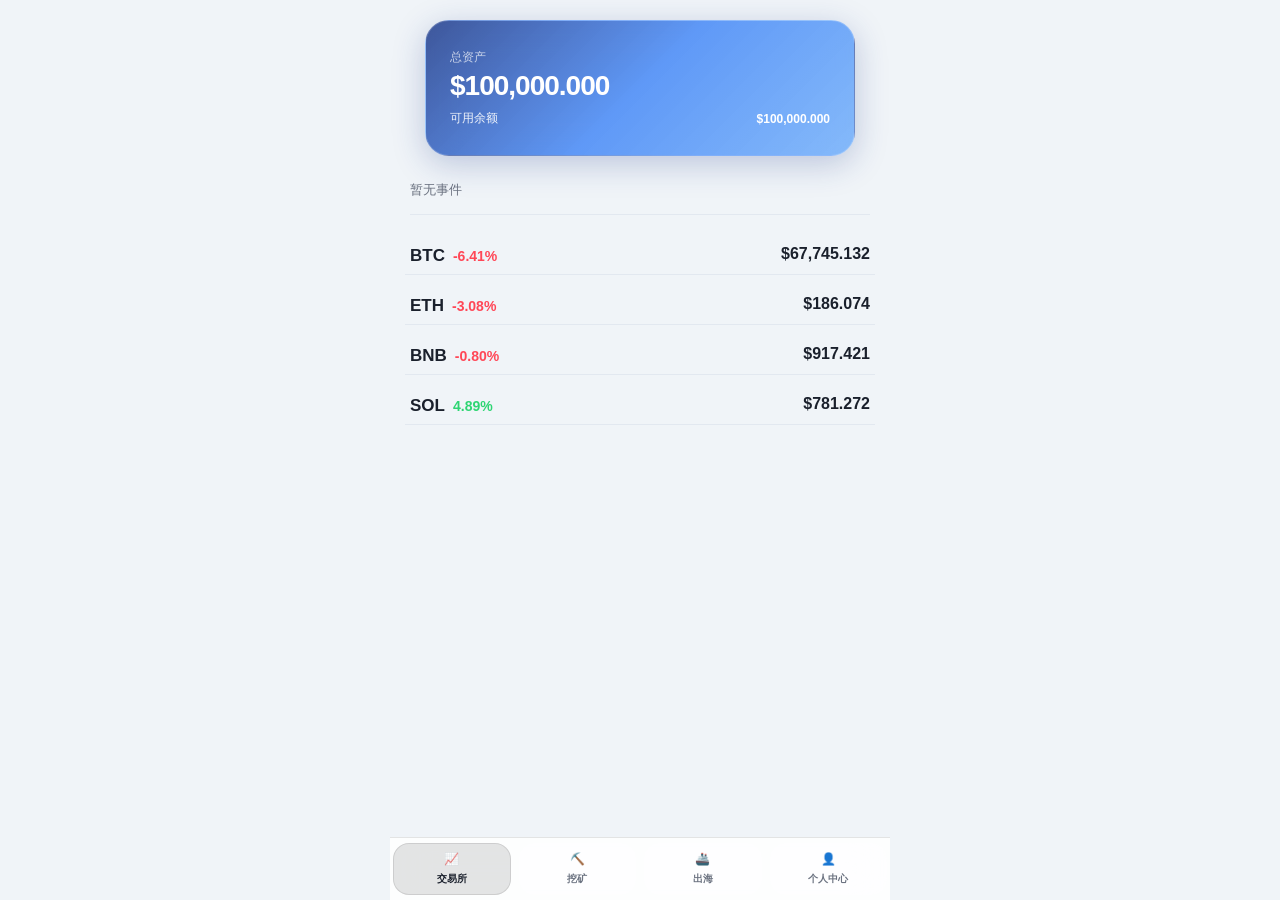
==== index.html @ 9ea433dd "Add files via upload" ====
<!DOCTYPE html>
<html lang="zh-CN">
<head>
    <meta charset="UTF-8">
    <meta name="viewport" content="width=device-width, initial-scale=1.0, maximum-scale=1.0, user-scalable=no">
    <title>虚拟币交易模拟器 (全功能修复版)</title>
    <style>
        :root {
            --bg-light: #f0f4f8;
            --glass-bg: rgba(255,255,255,0.85);
            --glass-border: rgba(0,0,0,0.1);
            --text-dark: #1a202c;
            --text-mute: #6b7280;
            --border-color: #e2e8f0;
            --up-color: #ff4757;
            --down-color: #2ed573;
            --glass-blur: blur(20px);
            --grid-color: #eaecef;
            /* 新增：总资产卡片蓝色渐变变量 */
            --card-blue-gradient: linear-gradient(135deg, rgba(30, 58, 138, 0.85), rgba(59, 130, 246, 0.8), rgba(96, 165, 250, 0.75));
            /* 出海功能专属样式变量 - 同主题玻璃质感 */
            --oversea-card-bg: rgba(30, 58, 138, 0.9);
            --oversea-card-border: rgba(255,255,255,0.25);
            --oversea-text-light: rgba(255,255,255,0.9);
            --oversea-text-mute: rgba(255,255,255,0.7);
            --oversea-btn-bg: rgba(255,255,255,0.15);
            --oversea-btn-border: rgba(255,255,255,0.3);
            --oversea-btn-active: rgba(59, 130, 246, 0.8);
            --small-country-border: rgba(0, 150, 255, 0.4);
            --mid-country-border: rgba(255, 193, 7, 0.4);
            --high-country-border: rgba(255, 80, 80, 0.4);
        }
        * {
            box-sizing: border-box;
            -webkit-tap-highlight-color: transparent;
            margin: 0;
            padding: 0;
        }
        body, html {
            width: 100%;
            height: 100%;
            background: var(--bg-light);
            color: var(--text-dark);
            font-family: -apple-system, "PingFang SC", sans-serif;
            overflow: hidden;
        }
        #app {
            display: flex;
            flex-direction: column;
            height: 100vh;
            max-width: 500px;
            margin: 0 auto;
            position: relative;
            background: var(--bg-light);
        }
        /* ==================== 修改：总资产卡片 蓝色渐变玻璃质感 ==================== */
        .main-glass-card {
            margin: 20px;
            border-radius: 24px;
            /* 蓝色渐变背景，带透明度保证玻璃通透感 */
            background: var(--card-blue-gradient);
            /* 核心玻璃模糊效果保留 */
            backdrop-filter: var(--glass-blur);
            -webkit-backdrop-filter: var(--glass-blur);
            /* 玻璃高光边框，增强质感 */
            border: 1.5px solid rgba(255,255,255,0.2);
            /* 适配蓝色渐变的柔和阴影 */
            box-shadow: 0 8px 32px rgba(30, 58, 138, 0.25);
            overflow: hidden;
            position: relative;
            padding: 28px 24px;
        }
        /* 适配蓝色背景的文字颜色，保证可读性 */
        .main-glass-card .total-label { 
            font-size: 12px; 
            color: rgba(255,255,255,0.7); 
            font-weight: 500; 
            margin-bottom: 4px; 
        }
        .main-glass-card .total-amount { 
            font-size: 28px; 
            font-weight: 700; 
            color: #ffffff; 
            letter-spacing: -1px; 
            margin-bottom: 8px; 
        }
        .main-glass-card .available-section { 
            display: flex; 
            justify-content: space-between; 
            align-items: center; 
            font-size: 12px; 
            color: rgba(255,255,255,0.9); 
            font-weight: 500; 
        }
        .main-glass-card .available-value { 
            font-weight: 600; 
            color: #ffffff; 
        }
        /* ==================== 出海功能样式 - 同主题玻璃质感 ==================== */
        .oversea-total-card {
            margin: 20px;
            border-radius: 24px;
            background: var(--oversea-card-bg);
            backdrop-filter: var(--glass-blur);
            -webkit-backdrop-filter: var(--glass-blur);
            border: 1.5px solid var(--oversea-card-border);
            box-shadow: 0 8px 32px rgba(30, 58, 138, 0.3);
            padding: 28px 24px;
            color: #fff;
        }
        .oversea-total-title {
            font-size: 18px;
            font-weight: 700;
            margin-bottom: 20px;
            display: flex;
            align-items: center;
            gap: 8px;
        }
        .oversea-total-item {
            display: flex;
            justify-content: space-between;
            padding: 12px 0;
            border-bottom: 1px solid rgba(255,255,255,0.1);
            font-size: 16px;
        }
        .oversea-total-item:last-child {
            border-bottom: none;
        }
        .oversea-total-item .label {
            color: var(--oversea-text-mute);
        }
        .oversea-total-item .value {
            color: var(--oversea-text-light);
            font-weight: 600;
        }
        .oversea-transfer-btn {
            width: 100%;
            padding: 12px;
            border: 1px solid var(--oversea-btn-border);
            border-radius: 12px;
            background: var(--oversea-btn-bg);
            color: #fff;
            font-weight: 600;
            font-size: 14px;
            margin-top: 15px;
            cursor: pointer;
            transition: all 0.2s ease;
        }
        .oversea-transfer-btn:active {
            background: var(--oversea-btn-active);
            border-color: #fff;
        }
        .oversea-fee-tip {
            font-size: 12px;
            color: var(--oversea-text-mute);
            text-align: center;
            margin-top: 8px;
        }
        /* 新增：余额转入按钮样式 */
        .oversea-transfer-in-btn {
            width: 100%;
            padding: 12px;
            border: 1px solid #2ed573;
            border-radius: 12px;
            background: rgba(46, 213, 115, 0.15);
            color: #2ed573;
            font-weight: 600;
            font-size: 14px;
            margin-top: 10px;
            cursor: pointer;
            transition: all 0.2s ease;
        }
        .oversea-transfer-in-btn:active {
            background: #2ed573;
            color: #fff;
        }
        .oversea-transfer-in-tip {
            font-size: 12px;
            color: var(--oversea-text-mute);
            text-align: center;
            margin-top: 8px;
        }
        .oversea-country-card {
            background: var(--glass-bg);
            backdrop-filter: var(--glass-blur);
            -webkit-backdrop-filter: var(--glass-blur);
            border: 1.5px solid var(--glass-border);
            border-radius: 20px;
            padding: 20px;
            margin: 10px 5px;
            position: relative;
        }
        .oversea-country-card.small {
            border-left: 4px solid var(--small-country-border);
        }
        .oversea-country-card.mid {
            border-left: 4px solid var(--mid-country-border);
        }
        .oversea-country-card.high {
            border-left: 4px solid var(--high-country-border);
        }
        .oversea-country-title {
            font-size: 16px;
            font-weight: 700;
            margin-bottom: 15px;
            display: flex;
            align-items: center;
            gap: 6px;
        }
        .oversea-price-row {
            display: flex;
            justify-content: space-between;
            font-size: 14px;
            margin: 8px 0;
        }
        .oversea-price-row .value {
            font-weight: 600;
            color: var(--text-dark);
        }
        .oversea-enter-btn {
            width: 100%;
            padding: 10px;
            border: 1px solid #3b82f6;
            border-radius: 10px;
            background: rgba(59,130,246,0.1);
            color: #3b82f6;
            font-weight: 600;
            font-size: 13px;
            margin: 10px 0;
            cursor: pointer;
        }
        .oversea-invest-section {
            margin: 15px 0;
        }
        .oversea-invest-title {
            font-size: 14px;
            font-weight: 600;
            margin-bottom: 10px;
        }
        .oversea-invest-input {
            width: 100%;
            background: rgba(255,255,255,0.6);
            border: 1px solid var(--border-color);
            border-radius: 10px;
            padding: 10px 12px;
            color: var(--text-dark);
            margin-bottom: 10px;
            font-size: 14px;
        }
        .oversea-invest-btn {
            width: 100%;
            padding: 10px;
            border: none;
            border-radius: 10px;
            background: var(--down-color);
            color: #fff;
            font-weight: 600;
            font-size: 13px;
            cursor: pointer;
        }
        .oversea-withdraw-invest-btn {
            width: 100%;
            padding: 10px;
            border: none;
            border-radius: 10px;
            background: #ffc107;
            color: #1a202c;
            font-weight: 600;
            font-size: 13px;
            cursor: pointer;
        }
        .oversea-invest-row {
            display: flex;
            gap: 10px;
            margin-top: 10px;
        }
        .oversea-reward-tip {
            font-size: 12px;
            color: var(--text-mute);
            margin-top: 8px;
        }
        .oversea-trade-title {
            font-size: 14px;
            font-weight: 600;
            margin: 15px 0 10px 0;
        }
        .oversea-slider-value {
            text-align: center;
            font-size: 13px;
            font-weight: 600;
            color: #3b82f6;
            margin-top: 5px;
        }
        .oversea-trade-btn-group {
            display: flex;
            gap: 10px;
            margin-top: 12px;
        }
        .oversea-trade-btn {
            flex: 1;
            padding: 10px;
            border: none;
            border-radius: 10px;
            font-weight: 600;
            font-size: 13px;
            cursor: pointer;
            color: #fff;
        }
        .oversea-buy-btn {
            background: var(--down-color);
        }
        .oversea-sell-btn {
            background: var(--up-color);
        }
        /* 出海弹窗样式 - 同主题 */
        .oversea-modal {
            position: fixed;
            top: 0;
            left: 0;
            width: 100%;
            height: 100%;
            background: rgba(0,0,0,0.7);
            backdrop-filter: blur(10px);
            -webkit-backdrop-filter: blur(10px);
            display: none;
            justify-content: center;
            align-items: center;
            z-index: 9999;
        }
        .oversea-modal-content {
            background: var(--glass-bg);
            backdrop-filter: var(--glass-blur);
            -webkit-backdrop-filter: var(--glass-blur);
            border: 1.5px solid var(--glass-border);
            border-radius: 20px;
            padding: 30px 24px;
            width: 90%;
            max-width: 400px;
            text-align: center;
        }
        .oversea-modal-title {
            font-size: 18px;
            font-weight: 700;
            color: var(--text-dark);
            margin-bottom: 20px;
        }
        .oversea-modal-desc {
            font-size: 16px;
            color: var(--text-dark);
            line-height: 1.6;
            margin-bottom: 25px;
        }
        .oversea-modal-btn-group {
            display: flex;
            gap: 15px;
        }
        .oversea-modal-btn {
            flex: 1;
            padding: 12px;
            border: none;
            border-radius: 10px;
            font-weight: 600;
            font-size: 14px;
            cursor: pointer;
        }
        .oversea-modal-confirm {
            background: #3b82f6;
            color: #fff;
        }
        .oversea-modal-cancel {
            background: var(--glass-bg);
            border: 1px solid var(--border-color);
            color: var(--text-dark);
        }
        /* ==================== 修改结束，以下所有样式完全保留原有 ==================== */
        .glass-card {
            background: var(--glass-bg);
            backdrop-filter: var(--glass-blur);
            -webkit-backdrop-filter: var(--glass-blur);
            border: 1.5px solid var(--glass-border);
            border-radius: 20px;
            padding: 20px;
            margin: 10px 5px;
        }
        .total-section { text-align: left; }
        .view-container { flex: 1; overflow-y: auto; padding: 0 15px 180px 15px; }
        .view-section { display: none; }
        .view-section.active { display: block; }
        .event-area {
            margin: 10px 5px;
        }
        .event-list {
            min-height: 30px;
            font-size: 13px;
            color: var(--text-dark);
            display: flex;
            flex-direction: column;
            gap: 6px;
            padding: 5px 0;
        }
        .event-item {
            background: var(--glass-bg);
            backdrop-filter: var(--glass-blur);
            border: 1px solid var(--border-color);
            border-radius: 20px;
            padding: 8px 12px;
            font-weight: 500;
            box-shadow: 0 2px 8px rgba(0,0,0,0.03);
        }
        .event-item.up {
            color: var(--down-color);
            border-left: 4px solid var(--down-color);
        }
        .event-item.down {
            color: var(--up-color);
            border-left: 4px solid var(--up-color);
        }
        .event-item.liquidation {
            color: #ffa502;
            border-left: 4px solid #ffa502;
        }
        .event-divider {
            border: 0;
            border-top: 1px solid var(--border-color);
            margin: 8px 0;
        }
        .function-row {
            display: flex;
            gap: 12px;
            margin: 15px 5px;
        }
        .function-card {
            flex: 1;
            background: var(--glass-bg);
            backdrop-filter: var(--glass-blur);
            border: 1.5px solid var(--glass-border);
            border-radius: 20px;
            padding: 16px;
            text-align: center;
            cursor: pointer;
            transition: transform 0.1s ease;
        }
        .function-card:active { transform: scale(0.98); }
        .function-card .emoji { font-size: 24px; margin-bottom: 6px; }
        .function-card .name { font-weight: 600; color: var(--text-dark); }
        .back-button {
            display: inline-flex;
            align-items: center;
            gap: 4px;
            padding: 12px 5px;
            font-size: 16px;
            font-weight: 600;
            color: var(--text-dark);
            cursor: pointer;
            margin-bottom: 5px;
        }
        .back-button::before { content: '←'; font-size: 20px; margin-right: 4px; }
        .bank-item {
            margin-bottom: 16px;
        }
        .bank-row {
            display: flex;
            justify-content: space-between;
            align-items: center;
            margin-bottom: 4px;
        }
        .bank-row .label {
            font-size: 14px;
            color: var(--text-mute);
        }
        .bank-row .value {
            font-size: 14px;
            font-weight: 600;
            color: var(--text-dark);
        }
        .rate-row {
            font-size: 12px;
            display: flex;
            justify-content: flex-start;
            gap: 6px;
            color: var(--text-mute);
            height: 18px;
        }
        .rate-row .rate-label {
            color: var(--text-mute);
        }
        .rate-row .rate-percent {
            color: var(--down-color);
        }
        .rate-row .loan-percent {
            color: var(--up-color);
        }
        .mining-overview {
            display: flex;
            justify-content: space-between;
            background: var(--glass-bg);
            backdrop-filter: var(--glass-blur);
            border: 1px solid var(--glass-border);
            border-radius: 20px;
            padding: 16px;
            margin-bottom: 20px;
        }
        .mining-overview-item {
            text-align: center;
        }
        .mining-overview-label {
            font-size: 11px;
            color: var(--text-mute);
        }
        .mining-overview-value {
            font-size: 14px;
            font-weight: 700;
            color: var(--text-dark);
        }
        .device-card {
            background: var(--glass-bg);
            backdrop-filter: var(--glass-blur);
            border: 1px solid var(--glass-border);
            border-radius: 20px;
            padding: 16px;
            margin-bottom: 12px;
        }
        .device-header {
            display: flex;
            justify-content: space-between;
            align-items: center;
            margin-bottom: 8px;
        }
        .device-name {
            font-weight: 700;
            font-size: 16px;
        }
        .device-status {
            font-size: 12px;
            padding: 2px 8px;
            border-radius: 12px;
            margin-left: 8px;
            background: var(--down-color);
            color: white;
        }
        .device-count {
            background: rgba(0,0,0,0.05);
            padding: 4px 10px;
            border-radius: 20px;
            font-size: 12px;
        }
        .device-details {
            display: flex;
            justify-content: space-between;
            font-size: 12px;
            color: var(--text-mute);
            margin-bottom: 12px;
        }
        .device-actions {
            display: flex;
            gap: 8px;
        }
        .device-btn {
            flex: 1;
            padding: 10px;
            border: none;
            border-radius: 12px;
            font-weight: 600;
            font-size: 13px;
            cursor: pointer;
        }
        .btn-unlock {
            background: var(--down-color);
            color: white;
        }
        .btn-expand {
            background: #3b82f6;
            color: white;
        }
        .btn-disabled {
            background: #ccc;
            cursor: not-allowed;
        }
        .stock-item { border-bottom: 1px solid var(--border-color); }
        .stock-info-row { 
            display: flex; 
            justify-content: space-between; 
            align-items: center; 
            padding: 20px 5px 5px 5px;
            cursor: pointer; 
            z-index: 10;
            position: relative;
        }
        .symbol-area {
            display: flex;
            align-items: center;
            gap: 8px;
        }
        .symbol { 
            font-weight: 700; 
            font-size: 17px; 
            color: var(--text-dark); 
        }
        .price-change-compact {
            font-weight: 700;
            font-size: 14px;
        }
        .holding-badge { 
            display: inline-block; 
            background: rgba(0,0,0,0.05); 
            color: var(--text-dark); 
            font-size: 10px; 
            font-weight: 700; 
            padding: 3px 8px; 
            border-radius: 6px; 
            margin-top: 2px;
            border: 1px solid rgba(0,0,0,0.05); 
        }
        .profit-green { color: var(--down-color); }
        .profit-red { color: var(--up-color); }
        .price { 
            font-weight: 700; 
            font-size: 16px; 
            color: var(--text-dark); 
        }
        .price-return { 
            font-size: 12px; 
            margin-top: 4px; 
            text-align: right; 
            font-weight: bold;
        }
        .details-area { 
            max-height: 0; 
            opacity: 0; 
            overflow: hidden; 
            transition: all 0.3s ease-in-out;
            background: #fff; 
            border-radius: 16px; 
            border: 1px solid var(--border-color); 
            margin-top: 0;
        }
        .stock-item.active .details-area { 
            max-height: 900px; 
            opacity: 1; 
            margin: 12px 0 16px 0;
            padding: 16px; 
        }
        .chart-wrapper { 
            height: 160px; 
            width: 100%; 
            margin-bottom: 15px; 
            background: #fff; 
            border-radius: 12px; 
            overflow: hidden; 
            position: relative; 
        }
        canvas { width: 100% !important; height: 100% !important; display: block; }
        .chart-header {
            display: flex;
            justify-content: space-between;
            align-items: center;
            margin-bottom: 6px;
        }
        .zoom-btn {
            background: var(--glass-bg);
            border: 1px solid var(--border-color);
            border-radius: 16px;
            padding: 4px 12px;
            font-size: 12px;
            font-weight: 600;
            color: var(--text-dark);
            cursor: pointer;
            backdrop-filter: var(--glass-blur);
        }
        .zoom-btn.active {
            background: var(--text-dark);
            color: white;
        }
        input[type=range] { width: 100%; accent-color: var(--text-dark); height: 6px; background: var(--border-color); border-radius: 3px; outline: none; margin-top: 8px; }
        .btn-row { display: flex; gap: 10px; margin-top: 12px; }
        .btn { flex: 1; padding: 14px; border: none; border-radius: 12px; color: #fff; font-weight: 700; font-size: 14px; cursor: pointer; transition: transform 0.1s ease; }
        .btn:active { transform: scale(0.98); }
        .btn-buy { background: var(--down-color); }
        .btn-sell { background: var(--up-color); }
        .btn-long { background: #3b82f6; }
        .btn-short { background: #f59e0b; }
        .btn-close { background: #6b7280; }
        .btn-deposit { background: var(--down-color); }
        .btn-withdraw { background: var(--up-color); }
        .btn-liquidate { background: #ff3742; margin-top: 8px; }
        .bottom-nav {
            position: absolute;
            bottom: 0;
            width: 100%;
            background: var(--glass-bg);
            backdrop-filter: var(--glass-blur);
            -webkit-backdrop-filter: var(--glass-blur);
            border-top: 1px solid var(--glass-border);
            display: grid;
            grid-template-columns: repeat(4, 1fr);
            gap: 8px;
            padding: 5px 3px;
            z-index: 110;
        }
        .nav-item {
            display: flex;
            flex-direction: column;
            align-items: center;
            justify-content: center;
            background: rgba(255,255,255,0.2);
            border-radius: 16px;
            padding: 8px 3px;
            color: var(--text-mute);
            font-size: 10px;
            font-weight: 600;
            cursor: pointer;
            transition: background 0.2s;
            border: 1px solid transparent;
        }
        .nav-item.active {
            background: rgba(0,0,0,0.1);
            color: var(--text-dark);
            border-color: var(--glass-border);
        }
        .nav-item .emoji {
            font-size: 12px;
            margin-bottom: 6px;
        }
        .asset-box {
            background: var(--glass-bg);
            backdrop-filter: var(--glass-blur);
            border: 1px solid var(--glass-border);
            border-radius: 20px;
            padding: 20px;
            margin: 10px 5px;
        }
        .asset-grid {
            display: grid;
            grid-template-columns: 1fr 1fr;
            gap: 20px;
            margin-bottom: 20px;
        }
        .asset-item small { color: var(--text-mute); font-size: 11px; }
        .asset-item b { font-size: 16px; color: var(--text-dark); }
        .asset-chart-wrapper {
            height: 100px;
            width: 100%;
            background: #fff;
            border-radius: 12px;
            overflow: hidden;
            margin-top: 10px;
        }
        .hold-item { 
            display: flex; 
            justify-content: space-between; 
            align-items: center;
            padding: 15px 5px; 
            border-bottom: 1px solid var(--border-color); 
            color: var(--text-dark); 
            flex-wrap: wrap;
        }
        .hold-left { display: flex; gap: 8px; align-items: center; flex-wrap: wrap; }
        .hold-tpsl {
            width: 100%;
            margin-top: 6px;
            font-size: 11px;
            color: var(--text-mute);
            display: flex;
            gap: 15px;
            flex-wrap: wrap;
        }
        .hold-tpsl span {
            background: rgba(0,0,0,0.03);
            padding: 2px 8px;
            border-radius: 12px;
        }
        .slider-percent { font-weight: 600; }
        .slider-leverage { font-weight: 600; color: #3b82f6; }
        .batch-tpsl .batch-sliders { margin-bottom: 15px; }
        .batch-tpsl .slider-row { margin-bottom: 15px; }
        .batch-tpsl .slider-row .label-row {
            display: flex;
            justify-content: space-between;
            align-items: center;
            margin-bottom: 5px;
        }
        .batch-tpsl input[type=range] { accent-color: var(--down-color); }
        .batch-tpsl .sl-slider { accent-color: var(--up-color); }
        .insurance-card {
            background: var(--glass-bg);
            backdrop-filter: var(--glass-blur);
            border: 1px solid var(--glass-border);
            border-radius: 20px;
            padding: 16px;
            margin: 10px 5px;
        }
        .insurance-row {
            display: flex;
            justify-content: space-between;
            margin: 8px 0;
        }
        .warning {
            color: #ffa502;
            font-size: 11px;
        }
        .setting-card {
            background: var(--glass-bg);
            backdrop-filter: var(--glass-blur);
            border: 1.5px solid var(--glass-border);
            border-radius: 20px;
            padding: 24px 20px;
            margin: 10px 5px;
        }
        .setting-title {
            font-size: 18px;
            font-weight: 700;
            margin-bottom: 24px;
            color: var(--text-dark);
            text-align: center;
        }
        .setting-btn-group {
            display: grid;
            grid-template-columns: 1fr 1fr;
            gap: 12px;
            margin-bottom: 12px;
        }
        .setting-btn {
            width: 100%;
            padding: 16px 10px;
            border: none;
            border-radius: 16px;
            color: white;
            font-weight: 700;
            font-size: 15px;
            cursor: pointer;
            transition: transform 0.1s ease;
        }
        .setting-btn:active { transform: scale(0.98); }
        .btn-save { background: var(--down-color); }
        .btn-load { background: #3b82f6; }
        .btn-reset { background: var(--up-color); grid-column: 1 / -1; }
        .setting-tip {
            margin-top: 20px;
            font-size: 12px;
            color: var(--text-mute);
            line-height: 1.6;
        }
        /* 全局一键平仓按钮 原有样式完全保留 */
        .hold-header {
            display: flex;
            justify-content: space-between;
            align-items: center;
            padding: 10px 5px 0 5px;
            margin-bottom: 8px;
        }
        .hold-header .section-title {
            font-size: 18px;
            font-weight: 700;
            margin: 0;
        }
        .btn-flat-close-all {
            padding: 6px 16px;
            border: 1px solid var(--up-color);
            border-radius: 8px;
            background: transparent;
            color: var(--up-color);
            font-weight: 600;
            font-size: 13px;
            cursor: pointer;
            transition: all 0.2s ease;
        }
        .btn-flat-close-all:active {
            background: var(--up-color);
            color: white;
            transform: scale(0.98);
        }
    </style>
</head>
<body>
<div id="app">
    <main class="view-container">
        <!-- 交易所页面 -->
        <section id="view-market" class="view-section active">
            <div class="main-glass-card">
                <div class="total-section">
                    <div class="total-label">总资产</div>
                    <div class="total-amount" id="total-assets">$100000.000</div>
                </div>
                <div class="available-section">
                    <span>可用余额</span>
                    <span class="available-value" id="available-cash">$100000.000</span>
                </div>
            </div>
            <div class="event-area">
                <div class="event-list" id="event-list">
                    <span style="color:var(--text-mute);">暂无事件</span>
                </div>
                <hr class="event-divider">
            </div>
            <div id="market-list" class="market-list-container"></div>
        </section>
        <!-- 挖矿页面 -->
        <section id="view-mining" class="view-section">
            <div class="main-glass-card">
                <div class="total-section">
                    <div class="total-label">矿场总览</div>
                </div>
                <div class="mining-overview">
                    <div class="mining-overview-item">
                        <div class="mining-overview-label">矿币 (BTC)</div>
                        <div class="mining-overview-value" id="mining-btc">0.000</div>
                    </div>
                    <div class="mining-overview-item">
                        <div class="mining-overview-label">总算力</div>
                        <div class="mining-overview-value" id="mining-hashrate">0 H/s</div>
                    </div>
                </div>
            </div>
            <div id="mining-devices"></div>
        </section>
        <!-- 出海页面 - 重构为层级展开结构 -->
<section id="view-oversea" class="view-section">
    <!-- 出海总览大卡片 - 保留原有转账/转入功能 -->
    <div class="oversea-total-card">
        <div class="oversea-total-title">🚢 出海全球总览</div>
        <div class="oversea-total-item">
            <span class="label">全球资产</span>
            <span class="value" id="oversea-world-asset">$0.000</span>
        </div>
        <div class="oversea-total-item">
            <span class="label">全球总投资</span>
            <span class="value" id="oversea-global-invest">$0.000</span>
        </div>
        <div class="oversea-total-item">
            <span class="label">30秒分红</span>
            <span class="value" id="oversea-recent-dividend">0.000</span>
        </div>

        <!-- 转账到银行：保留滑动条 -->
        <div style="margin-top: 15px;">
            <div style="display: flex; justify-content: space-between; font-size: 12px; color: var(--oversea-text-mute);">
                <span>转账比例</span>
                <b id="oversea-transfer-out-percent">100%</b>
            </div>
            <input type="range" min="1" max="100" value="100" class="oversea-transfer-slider" id="oversea-transfer-out-slider" style="width: 100%; accent-color: #3b82f6; margin: 8px 0;">
            <div style="display: flex; justify-content: space-between; font-size: 13px;">
                <span>转账金额</span>
                <b id="oversea-transfer-out-amount" class="value">$0.000</b>
            </div>
        </div>
        <button class="oversea-transfer-btn" onclick="overseaTransferToBank()">转账到银行余额</button>
        <div class="oversea-fee-tip">转账收取25%手续费，实际到账75%</div>

        <!-- 从余额转入：保留滑动条 -->
        <div style="margin-top: 10px;">
            <div style="display: flex; justify-content: space-between; font-size: 12px; color: var(--oversea-text-mute);">
                <span>转入比例</span>
                <b id="oversea-transfer-in-percent">100%</b>
            </div>
            <input type="range" min="1" max="100" value="100" class="oversea-transfer-slider" id="oversea-transfer-in-slider" style="width: 100%; accent-color: #2ed573; margin: 8px 0;">
            <div style="display: flex; justify-content: space-between; font-size: 13px;">
                <span>转入金额</span>
                <b id="oversea-transfer-in-amount" class="value">$0.000</b>
            </div>
        </div>
        <button class="oversea-transfer-in-btn" onclick="overseaTransferFromBalance()">从可用余额转入全球资产</button>
        <div class="oversea-transfer-in-tip">转入不收手续费，实时到账</div>
    </div>

    <!-- 新增：国家功能区（层级展开） -->
    <div class="glass-card" style="margin: 10px 5px;">
        <!-- 国家功能区标题（可点击展开/收起） -->
        <div class="oversea-function-title" onclick="toggleCountryFunction()">
            <span style="font-size: 16px; font-weight: 700; display: flex; align-items: center; gap: 8px;">
                🌍 国家
                <i id="country-arrow" style="margin-left: auto; transition: transform 0.3s ease;">🚢</i>
            </span>
        </div>
        <!-- 国家列表（默认收起） -->
        <div id="country-list" style="max-height: 0; overflow: hidden; transition: max-height 0.3s ease;">
            <!-- 小国入口（可点击展开操作界面） -->
            
<div class="oversea-country-entry" onclick="toggleCountryDetail('small', event)">
                <div style="display: flex; align-items: center; gap: 8px; padding: 12px 0; border-bottom: 1px solid var(--border-color);">
                    <span>🌍 小国</span>
                    <span style="margin-left: auto; color: var(--text-mute); font-size: 12px;">买卖手续费5%</span>
                    <i id="small-arrow" style="transition: transform 0.3s ease;">►</i>
                </div>
                <!-- 小国操作界面（默认收起） -->
                <div id="small-detail" class="country-detail" style="max-height: 0; overflow: hidden; transition: max-height 0.3s ease; padding: 0 8px;">
                    <div class="oversea-country-card small" style="margin: 10px 0; border-left: 4px solid var(--small-country-border);">
                        <div class="oversea-price-row">
                            <span>ETH当前币价</span>
                            <span class="value" id="oversea-small-eth-price">$50.000/枚</span>
                        </div>
                        <div class="oversea-price-row">
                            <span>已投资金额</span>
                            <span class="value" id="oversea-small-invest">$0.000</span>
                        </div>
                        
                        <!-- 投资区：滑动条 -->
                        <div class="oversea-invest-section">
                            <div class="oversea-invest-title">投资小国 · 享ETH分红</div>
                            <div style="display: flex; justify-content: space-between; font-size: 12px; margin-bottom: 8px;">
                                <span>投资比例</span>
                                <b id="oversea-small-invest-percent">100%</b>
                            </div>
                            <input type="range" min="1" max="100" value="100" class="oversea-invest-slider" id="oversea-small-invest-slider" style="width: 100%; accent-color: #2ed573; margin-bottom: 8px;">
                            <div style="display: flex; justify-content: space-between; font-size: 13px;">
                                <span>投资金额</span>
                                <b id="oversea-small-invest-amount" class="value">$0.000</b>
                            </div>
                            <div class="oversea-invest-row">
                                <button class="oversea-invest-btn" onclick="overseaInvest('small')">投资</button>
                                <button class="oversea-withdraw-invest-btn" onclick="overseaWithdrawInvest('small')">撤资</button>
                            </div>
                            <div class="oversea-reward-tip">每投资100万现金 → 30s/分红0.01 ETH</div>
                        </div>

                        <!-- 买卖区 -->
                        <div class="oversea-trade-title">ETH 买卖</div>
                        <input type="range" min="0" max="10000" value="0" class="oversea-trade-slider" id="oversea-small-slider" oninput="overseaUpdateSlider('small')">
                        <div class="oversea-slider-value" id="oversea-small-slider-value">买卖数量：0 ETH</div>
                        <div class="oversea-trade-btn-group">
                            <button class="oversea-trade-btn oversea-buy-btn" onclick="overseaTrade('small', 'buy')">买入ETH</button>
                            <button class="oversea-trade-btn oversea-sell-btn" onclick="overseaTrade('small', 'sell')">卖出ETH</button>
                        </div>
                    </div>
                </div>
            </div>

            <!-- 发展国家入口：添加 event 参数 -->
<div class="oversea-country-entry" onclick="toggleCountryDetail('mid', event)">
                <div style="display: flex; align-items: center; gap: 8px; padding: 12px 0; border-bottom: 1px solid var(--border-color);">
                    <span>🌏 发展国家</span>
                    <span style="margin-left: auto; color: var(--text-mute); font-size: 12px;">买卖手续费10%</span>
                    <i id="mid-arrow" style="transition: transform 0.3s ease;">►</i>
                </div>
                <!-- 发展国家操作界面 -->
                <div id="mid-detail" class="country-detail" style="max-height: 0; overflow: hidden; transition: max-height 0.3s ease; padding: 0 8px;">
                    <div class="oversea-country-card mid" style="margin: 10px 0; border-left: 4px solid var(--mid-country-border);">
                        <div class="oversea-price-row">
                            <span>BNB当前币价</span>
                            <span class="value" id="oversea-mid-bnb-price">$100.000/枚</span>
                        </div>
                        <div class="oversea-price-row">
                            <span>已投资金额</span>
                            <span class="value" id="oversea-mid-invest">$0.000</span>
                        </div>
                        
                        <!-- 投资区：滑动条 -->
                        <div class="oversea-invest-section">
                            <div class="oversea-invest-title">投资发展国家 · 享BNB分红</div>
                            <div style="display: flex; justify-content: space-between; font-size: 12px; margin-bottom: 8px;">
                                <span>投资比例</span>
                                <b id="oversea-mid-invest-percent">100%</b>
                            </div>
                            <input type="range" min="1" max="100" value="100" class="oversea-invest-slider" id="oversea-mid-invest-slider" style="width: 100%; accent-color: #2ed573; margin-bottom: 8px;">
                            <div style="display: flex; justify-content: space-between; font-size: 13px;">
                                <span>投资金额</span>
                                <b id="oversea-mid-invest-amount" class="value">$0.000</b>
                            </div>
                            <div class="oversea-invest-row">
                                <button class="oversea-invest-btn" onclick="overseaInvest('mid')">投资</button>
                                <button class="oversea-withdraw-invest-btn" onclick="overseaWithdrawInvest('mid')">撤资</button>
                            </div>
                            <div class="oversea-reward-tip">每投资100万现金 → 30s/分红0.05 BNB</div>
                        </div>

                        <!-- 买卖区 -->
                        <div class="oversea-trade-title">BNB 买卖</div>
                        <input type="range" min="0" max="1000" value="0" class="oversea-trade-slider" id="oversea-mid-slider" oninput="overseaUpdateSlider('mid')">
                        <div class="oversea-slider-value" id="oversea-mid-slider-value">买卖数量：0 BNB</div>
                        <div class="oversea-trade-btn-group">
                            <button class="oversea-trade-btn oversea-buy-btn" onclick="overseaTrade('mid', 'buy')">买入BNB</button>
                            <button class="oversea-trade-btn oversea-sell-btn" onclick="overseaTrade('mid', 'sell')">卖出BNB</button>
                        </div>
                    </div>
                </div>
            </div>

            <!-- 先进国家入口 -->
<div class="oversea-country-entry" onclick="toggleCountryDetail('high', event)">

                <div style="display: flex; align-items: center; gap: 8px; padding: 12px 0;">
                    <span>🌎 先进国家</span>
                    <span style="margin-left: auto; color: var(--text-mute); font-size: 12px;">买卖手续费15%</span>
                    <i id="high-arrow" style="transition: transform 0.3s ease;">►</i>
                </div>
                <!-- 先进国家操作界面 -->
                <div id="high-detail" class="country-detail" style="max-height: 0; overflow: hidden; transition: max-height 0.3s ease; padding: 0 8px;">
                    <div class="oversea-country-card high" style="margin: 10px 0; border-left: 4px solid var(--high-country-border);">
                        <div class="oversea-price-row">
                            <span>BTC当前币价</span>
                            <span class="value" id="oversea-high-btc-price">$500000.000/枚</span>
                        </div>
                        <div class="oversea-price-row">
                            <span>已投资金额</span>
                            <span class="value" id="oversea-high-invest">$0.000</span>
                        </div>
                        
                        <!-- 投资区：滑动条 -->
                        <div class="oversea-invest-section">
                            <div class="oversea-invest-title">投资先进国家 · 享BTC分红</div>
                            <div style="display: flex; justify-content: space-between; font-size: 12px; margin-bottom: 8px;">
                                <span>投资比例</span>
                                <b id="oversea-high-invest-percent">100%</b>
                            </div>
                            <input type="range" min="1" max="100" value="100" class="oversea-invest-slider" id="oversea-high-invest-slider" style="width: 100%; accent-color: #2ed573; margin-bottom: 8px;">
                            <div style="display: flex; justify-content: space-between; font-size: 13px;">
                                <span>投资金额</span>
                                <b id="oversea-high-invest-amount" class="value">$0.000</b>
                            </div>
                            <div class="oversea-invest-row">
                                <button class="oversea-invest-btn" onclick="overseaInvest('high')">投资</button>
                                <button class="oversea-withdraw-invest-btn" onclick="overseaWithdrawInvest('high')">撤资</button>
                            </div>
                            <div class="oversea-reward-tip">每投资100万现金 → 30s/分红0.1 BTC</div>
                        </div>

                        <!-- 买卖区 -->
                        <div class="oversea-trade-title">BTC 买卖</div>
                        <input type="range" min="0" max="100" value="0" class="oversea-trade-slider" id="oversea-high-slider" oninput="overseaUpdateSlider('high')">
                        <div class="oversea-slider-value" id="oversea-high-slider-value">买卖数量：0 BTC</div>
                        <div class="oversea-trade-btn-group">
                            <button class="oversea-trade-btn oversea-buy-btn" onclick="overseaTrade('high', 'buy')">买入BTC</button>
                            <button class="oversea-trade-btn oversea-sell-btn" onclick="overseaTrade('high', 'sell')">卖出BTC</button>
                        </div>
                    </div>
                </div>
            </div>
        </div>
    </div>
</section>

        <!-- 资产页面 -->
        <section id="view-assets" class="view-section">
            <h2 class="section-title" style="padding: 20px 5px 0 5px; font-size: 18px; font-weight: 700;">资产概览</h2>
            <div class="asset-box">
                <div class="asset-grid">
                    <div class="asset-item">
                        <small>持仓市值</small><br>
                        <b id="hold-market-value">$0.000</b>
                    </div>
                    <div class="asset-item">
                        <small>累计盈亏</small><br>
                        <b id="total-profit-loss">$0.000</b>
                    </div>
                </div>
                <div class="asset-chart-wrapper">
                    <canvas id="asset-chart"></canvas>
                </div>
            </div>
            <div class="glass-card batch-tpsl">
                <h4 style="margin-bottom: 10px;">⚡ 自动止盈止损 (开仓预设)</h4>
                <div class="batch-sliders">
                    <div class="slider-row">
                        <div class="label-row">
                            <label>默认止盈 %</label>
                            <span id="default-tp">20%</span>
                        </div>
                        <input type="range" class="tp-slider" min="0" max="200" step="0.1" value="20" id="tp-slider">
                    </div>
                    <div class="slider-row">
                        <div class="label-row">
                            <label>默认止损 %</label>
                            <span id="default-sl">10%</span>
                        </div>
                        <input type="range" class="sl-slider" min="0" max="200" step="0.1" value="10" id="sl-slider">
                    </div>
                </div>
                <p style="font-size:11px; color:var(--text-mute); margin-top:6px;">
                    多仓：止盈=开仓价×(1+止盈%/杠杆)，止损=开仓价×(1-止损%/杠杆)；空仓相反。<br>
                    滑块为0%表示不设置自动止盈止损。
                </p>
            </div>
            <!-- 银行+设置按钮 -->
            <div class="function-row">
                <div class="function-card" data-tab="bank">
                    <div class="emoji">🏦</div>
                    <div class="name">银行</div>
                </div>
                <div class="function-card" data-tab="setting">
                    <div class="emoji">⚙️</div>
                    <div class="name">设置</div>
                </div>
            </div>
            <!-- 我的持仓标题+右侧全局一键平仓按钮 -->
            <div class="hold-header">
                <h2 class="section-title">我的持仓</h2>
                <button class="btn-flat-close-all" id="btn-close-all-leverage">一键平仓</button>
            </div>
            <div id="portfolio-list"></div>
        </section>
        <!-- 银行页面 -->
        <section id="view-bank" class="view-section">
            <div class="back-button" data-tab="assets">返回个人中心</div>
            <div class="glass-card">
                <div class="bank-item">
                    <div class="bank-row">
                        <span class="label">存款总额</span>
                        <span class="value" id="bank-deposit">$0.000</span>
                    </div>
                    <div class="rate-row"><span class="rate-label">存款利率</span><span class="rate-percent">3%</span></div>
                </div>
                <div class="bank-item">
                    <div class="bank-row">
                        <span class="label">贷款总额</span>
                        <span class="value" id="loan-amount">$0.000</span>
                    </div>
                    <div class="rate-row"><span class="rate-label">贷款利率</span><span class="loan-percent">12%</span></div>
                </div>
                <div class="bank-item">
                    <div class="bank-row">
                        <span class="label">可用额度</span>
                        <span class="value" id="loan-available">$0.000</span>
                    </div>
                </div>
                <div class="bank-item">
                    <div class="bank-row">
                        <span class="label">资金率</span>
                        <b class="value" id="bank-slider-percent">100%</b>
                    </div>
                </div>
                <input type="range" min="1" max="100" value="100" id="bank-slider">
                <div style="display: grid; grid-template-columns: 1fr 1fr; gap: 10px; margin-top: 16px;">
                    <button class="btn btn-deposit" id="btn-deposit">存款</button>
                    <button class="btn btn-withdraw" id="btn-withdraw">取款</button>
                    <button class="btn btn-deposit" id="btn-take-loan">贷款</button>
                    <button class="btn btn-withdraw" id="btn-repay-loan">还款</button>
                </div>
            </div>
            <div class="insurance-card">
                <h3 style="margin-bottom: 8px;">🛡️ 黑天鹅保险</h3>
                <div class="insurance-row">
                    <span>保险池规模</span>
                    <span id="insurance-pool">$0.000</span>
                </div>
                <div class="insurance-row">
                    <span>当前BTC抵押额度</span>
                    <span id="insurance-capacity">$0.000</span>
                </div>
                <div class="insurance-row">
                    <span>已购保险总额</span>
                    <span id="insurance-total">$0.000</span>
                </div>
                <div style="margin-top: 12px;">
                    <label>购买保险金额</label>
                    <input type="number" value="1000" placeholder="输入金额" class="glass-card" style="width:100%; padding:12px; margin-top:8px;" id="insurance-amount">
                    <button class="btn btn-deposit" style="margin-top:12px; width:100%;" id="btn-buy-insurance">购买保险</button>
                </div>
                <p class="warning" style="margin-top:12px;">⚠️ 当BTC单次跌幅>15%时触发赔付，赔付=保费×跌幅倍数。保险池不足时仅赔30%。</p>
            </div>
        </section>
        <!-- 设置页面 -->
        <section id="view-setting"
 class="view-section">
            <div class="back-button" data-tab="assets">返回个人中心</div>
            <div class="setting-card">
                <div class="setting-title">数据存档管理</div>
                <div class="setting-btn-group">
                    <button class="setting-btn btn-save" id="btn-save-data">📥 手动存档</button>
                    <button class="setting-btn btn-load" id="btn-load-data">📤 读取存档</button>
                </div>
                <div class="setting-btn-group">
                    <button class="setting-btn btn-reset" id="btn-reset-data">🔄 重置所有数据</button>
                </div>
                <p class="setting-tip">
                    • 手动存档：将当前所有资产、持仓、矿机、银行数据永久保存到本地<br>
                    • 读取存档：恢复上一次手动存档的数据，覆盖当前状态<br>
                    • 重置数据：清空所有存档，恢复初始10万本金状态（谨慎操作）<br>
                    • 游戏会自动实时保存临时数据，刷新页面不会丢失
                </p>
            </div>
        </section>
    </main>
    <!-- 底部导航 - 新增出海tab，原有三个保留 -->
    <nav class="bottom-nav">
        <div class="nav-item active" data-tab="market">
            <span class="emoji">📈</span><span>交易所</span>
        </div>
        <div class="nav-item" data-tab="mining">
            <span class="emoji">⛏️</span><span>挖矿</span>
        </div>
        <div class="nav-item" data-tab="oversea">
            <span class="emoji">🚢</span><span>出海</span>
        </div>
        <div class="nav-item" data-tab="assets">
            <span class="emoji">👤</span><span>个人中心</span>
        </div>
    </nav>
    <!-- 出海功能弹窗 - 新增 -->
    <div class="oversea-modal" id="oversea-modal">
        <div class="oversea-modal-content">
            <div class="oversea-modal-title" id="oversea-modal-title">进入确认</div>
            <div class="oversea-modal-desc" id="oversea-modal-desc">确认进入该国家？</div>
            <div class="oversea-modal-btn-group">
                <button class="oversea-modal-btn oversea-modal-confirm" onclick="overseaConfirmEnter()">确认</button>
                <button class="oversea-modal-btn oversea-modal-cancel" onclick="overseaCloseModal()">取消</button>
            </div>
        </div>
    </div>
</div>
<script>
// 原有工具函数 完全保留
function generateHistory(basePrice, length = 600, volatility = 0.02) {
    let history = [];
    let price = basePrice;
    for (let i = 0; i < length; i++) {
        history.push(price);
        price = price * (1 + (Math.random() - 0.5) * volatility);
    }
    return history;
}
function formatMoney(value) {
    return value.toLocaleString(undefined, { minimumFractionDigits: 3, maximumFractionDigits: 3 });
}
function formatPercent(value) {
    return value.toFixed(3);
}
// 出海功能全局变量 - 新增滑动条比例存储
const overseaGlobal = {
    currentCountry: '', // 当前待进入的国家
    // 记录已进入的国家（修复逻辑bug：未进入不可操作）
    enteredCountries: {
        small: true,  // 移除付费门槛，所有国家默认已进入
        mid: true,
        high: true
    },
    // 国家配置（更新币种、价格区间）
    countryConfig: {
        small: {
            coin: 'ETH',
            price: 50,          // 初始价格50
            minPrice: 1,        // 最低价格1
            maxPrice: 90,       // 最高价格90
            enterCost: 0,       // 移除进入费用
            invest: 0,
            dividendRate: 0.01, // 每100万投资30s/分红
            feeRate: 0.05       // 买入手续费5%
        },
        mid: {
            coin: 'BNB',
            price: 100,         // 初始价格100
            minPrice: 10,       // 最低价格10
            maxPrice: 200,      // 最高价格200
            enterCost: 0,
            invest: 0,
            dividendRate: 0.05,
            feeRate: 0.10       // 买入手续费10%
        },
        high: {
            coin: 'BTC',
            price: 500000,      // 初始价格500000
            minPrice: 100000,   // 最低价格100000
            maxPrice: 1000000,  // 最高价格1000000
            enterCost: 0,
            invest: 0,
            dividendRate: 0.1,
            feeRate: 0.15       // 买入手续费15%
        }
    },
    worldAsset: 0, // 全球资产
    globalInvest: 0, // 全球总投资
    recentDividend: {ETH: 0, BNB: 0, BTC: 0}, // 最近分红记录
    // 持仓数据（独立于原有portfolio，避免冲突）
    holdings: {
        ETH: 0,
        BNB: 0
    },
    // 新增：滑动条比例存储（默认100%）
    sliderPercent: {
        transferOut: 100,  // 转账到银行比例
        transferIn: 100,   // 从余额转入比例
        smallInvest: 100,  // 小国投资比例
        midInvest: 100,    // 发展国家投资比例
        highInvest: 100    // 先进国家投资比例
    }
};
// 新增：撤资功能
function overseaWithdrawInvest(countryType) {
    const config = overseaGlobal.countryConfig[countryType];
    if (config.invest <= 0) {
        alert(`该国家暂无投资可撤回`);
        return;
    }
    
    const withdrawAmount = config.invest;
    config.invest = 0;
    overseaGlobal.globalInvest -= withdrawAmount;
    overseaGlobal.worldAsset += withdrawAmount;
    
    alert(`成功撤回$${formatMoney(withdrawAmount)}到全球资产`);
    renderAll();
    overseaRenderUI();
}
// 新增：滑动条更新通用函数（转账+投资）
function overseaUpdateAllSliders() {
    // 1. 转账到银行滑动条更新
    const transferOutPercent = overseaGlobal.sliderPercent.transferOut;
    document.getElementById('oversea-transfer-out-percent').textContent = `${transferOutPercent}%`;
    const transferOutAmount = overseaGlobal.worldAsset * (transferOutPercent / 100);
    document.getElementById('oversea-transfer-out-amount').textContent = `$${formatMoney(transferOutAmount)}`;

    // 2. 从余额转入滑动条更新
    const transferInPercent = overseaGlobal.sliderPercent.transferIn;
    document.getElementById('oversea-transfer-in-percent').textContent = `${transferInPercent}%`;
    const transferInAmount = game.cash * (transferInPercent / 100);
    document.getElementById('oversea-transfer-in-amount').textContent = `$${formatMoney(transferInAmount)}`;

    // 3. 各国投资滑动条更新
    const smallInvestPercent = overseaGlobal.sliderPercent.smallInvest;
    document.getElementById('oversea-small-invest-percent').textContent = `${smallInvestPercent}%`;
    const smallInvestAmount = game.cash * (smallInvestPercent / 100);
    document.getElementById('oversea-small-invest-amount').textContent = `$${formatMoney(smallInvestAmount)}`;

    const midInvestPercent = overseaGlobal.sliderPercent.midInvest;
    document.getElementById('oversea-mid-invest-percent').textContent = `${midInvestPercent}%`;
    const midInvestAmount = game.cash * (midInvestPercent / 100);
    document.getElementById('oversea-mid-invest-amount').textContent = `$${formatMoney(midInvestAmount)}`;

    const highInvestPercent = overseaGlobal.sliderPercent.highInvest;
    document.getElementById('oversea-high-invest-percent').textContent = `${highInvestPercent}%`;
    const highInvestAmount = game.cash * (highInvestPercent / 100);
    document.getElementById('oversea-high-invest-amount').textContent = `$${formatMoney(highInvestAmount)}`;
}

// 出海币价波动定时器（每30秒波动一次，不超价格区间）
setInterval(() => {
    for (let type in overseaGlobal.countryConfig) {
        const config = overseaGlobal.countryConfig[type];
        // 随机波动±5%
        const volatility = (Math.random() - 0.5) * 0.05;
        let newPrice = config.price * (1 + volatility);
        // 限制在价格区间内
        newPrice = Math.max(config.minPrice, Math.min(config.maxPrice, newPrice));
        config.price = newPrice;
    }
    // 刷新出海UI
    if (game.activeTab === 'oversea') {
        overseaRenderUI();
    }
}, 30000);
// 出海功能工具函数 - 新增，修复逻辑bug
function overseaOpenModal(countryType) {
    overseaGlobal.currentCountry = countryType;
    const config = overseaGlobal.countryConfig[countryType];
    let countryName = '';
    if (countryType === 'small') countryName = '小国';
    else if (countryType === 'mid') countryName = '发展国家';
    else countryName = '先进国家';
    document.getElementById('oversea-modal-title').textContent = `进入${countryName}`;
    document.getElementById('oversea-modal-desc').textContent = `确认进入${countryName}？将扣除${formatMoney(config.enterCost)}现金出海费`;
    document.getElementById('oversea-modal').style.display = 'flex';
}
function overseaCloseModal() {
    document.getElementById('oversea-modal').style.display = 'none';
    overseaGlobal.currentCountry = '';
}
function overseaConfirmEnter() {
    const countryType = overseaGlobal.currentCountry;
    if (!countryType) return;
    const config = overseaGlobal.countryConfig[countryType];
    if (game.cash < config.enterCost) {
        alert(`现金不足！进入需要${formatMoney(config.enterCost)}现金`);
        overseaCloseModal();
        return;
    }
    // 扣除出海费（从原有现金中扣除）
    game.cash -= config.enterCost;
    // 标记为已进入（修复逻辑bug的核心）
    overseaGlobal.enteredCountries[countryType] = true;
    alert(`成功进入${countryType === 'small' ? '小国' : countryType === 'mid' ? '发展国家' : '先进国家'}，可进行买卖和投资操作`);
    overseaCloseModal();
    // 刷新原有UI和出海UI
    renderAll();
    overseaRenderUI();
}
// 修改：从余额转入（适配滑动条）
function overseaTransferFromBalance() {
    const cash = game.cash;
    if (cash <= 0) {
        alert('可用余额为空，无法转入');
        return;
    }
    // 取滑动条比例计算金额
    const percent = overseaGlobal.sliderPercent.transferIn / 100;
    const transferAmount = cash * percent;
    if (transferAmount <= 0) {
        alert('请选择大于0的转入金额');
        return;
    }
    // 执行转入
    game.cash -= transferAmount;
    overseaGlobal.worldAsset += transferAmount;
    alert(`转入成功！$${formatMoney(transferAmount)}已从可用余额转入全球资产`);
    // 重置滑动条为100%并刷新
    overseaGlobal.sliderPercent.transferIn = 100;
    document.getElementById('oversea-transfer-in-slider').value = 100;
    renderAll();
    overseaRenderUI();
}

function overseaUpdateSlider(countryType) {
    const slider = document.getElementById(`oversea-${countryType}-slider`);
    const valueEl = document.getElementById(`oversea-${countryType}-slider-value`);
    const value = parseInt(slider.value);
    const coin = overseaGlobal.countryConfig[countryType].coin;
    valueEl.textContent = `买卖数量：${value} ${coin}`;
}
// 修改：各国投资（适配滑动条，删除原输入框逻辑）
function overseaInvest(countryType) {
    // 检测是否已进入国家
    if (!overseaGlobal.enteredCountries[countryType]) {
        alert(`请先进入${countryType === 'small' ? '小国' : countryType === 'mid' ? '发展国家' : '先进国家'}再进行投资`);
        return;
    }
    const cash = game.cash;
    if (cash <= 0) {
        alert('现金不足，无法投资');
        return;
    }
    // 取对应国家投资滑动条比例
    const percent = overseaGlobal.sliderPercent[`${countryType}Invest`] / 100;
    const investAmount = cash * percent;
    if (investAmount <= 0) {
        alert('请选择大于0的投资金额');
        return;
    }
    const config = overseaGlobal.countryConfig[countryType];
    // 执行投资
    game.cash -= investAmount;
    config.invest += investAmount;
    overseaGlobal.globalInvest += investAmount;
    const addDividend = (investAmount / 1000000) * config.dividendRate;
    overseaGlobal.dailyBtcDividend += addDividend;
    // 重置滑动条为100%
    overseaGlobal.sliderPercent[`${countryType}Invest`] = 100;
    document.getElementById(`oversea-${countryType}-invest-slider`).value = 100;
    alert(`投资成功！已投资$${formatMoney(investAmount)}现金，30s/分红增加${addDividend.toFixed(4)}`);
    renderAll();
    overseaRenderUI();
}

// 修复逻辑bug：未进入国家不可买卖
function overseaTrade(countryType, action) {
    // 检测是否已进入该国家
    if (!overseaGlobal.enteredCountries[countryType]) {
        alert(`请先进入${countryType === 'small' ? '小国' : countryType === 'mid' ? '发展国家' : '先进国家'}再进行买卖操作`);
        return;
    }
    const slider = document.getElementById(`oversea-${countryType}-slider`);
    const tradeCount = parseInt(slider.value);
    if (tradeCount <= 0) {
        alert('请选择买卖数量');
        return;
    }
    const config = overseaGlobal.countryConfig[countryType];
    const coin = config.coin;
    const coinPrice = config.price;
    if (action === 'buy') {
        // 买入：扣除现金，增加持仓（交易所持仓）
        const totalCost = tradeCount * coinPrice;
        const feeRate = config.feeRate; // 新增：手续费
        const fee = totalCost * feeRate;
        const totalWithFee = totalCost + fee;
        
        if (game.cash < totalWithFee) {
            alert('现金不足，无法买入（含手续费）');
            return;
        }
        
        game.cash -= totalWithFee;
        
        // 直接增加交易所持仓
        if (!game.portfolio[coin]) {
            game.portfolio[coin] = {qty: 0, avgPrice: coinPrice};
        } else {
            // 计算平均价格
            const oldTotal = game.portfolio[coin].qty * game.portfolio[coin].avgPrice;
            const newTotal = oldTotal + totalCost;
            game.portfolio[coin].avgPrice = newTotal / (game.portfolio[coin].qty + tradeCount);
        }
        game.portfolio[coin].qty += tradeCount;
        
        alert(`成功买入${tradeCount} ${coin}，花费${formatMoney(totalWithFee)}现金（含${(feeRate*100).toFixed(0)}%手续费）`);
    } else if (action === 'sell') {
        // 卖出：扣除交易所持仓，增加全球资产
        if (!game.portfolio[coin] || game.portfolio[coin].qty < tradeCount) {
            alert(`${coin}交易所持仓不足，无法卖出`);
            return;
        }
        const totalEarn = tradeCount * coinPrice;
        game.portfolio[coin].qty -= tradeCount;
        if (game.portfolio[coin].qty < 1e-8) {
            delete game.portfolio[coin];
        }
        overseaGlobal.worldAsset += totalEarn;
        alert(`成功卖出${tradeCount} ${coin}，收益${formatMoney(totalEarn)}已存入全球资产`);
    }
    // 重置滑动条
    slider.value = 0;
    document.getElementById(`oversea-${countryType}-slider-value`).textContent = `买卖数量：0 ${coin}`;
    // 刷新UI
    renderAll();
    overseaRenderUI();
}
// 修改：转账到银行（适配滑动条）
function overseaTransferToBank() {
    const worldAsset = overseaGlobal.worldAsset;
    if (worldAsset <= 0) {
        alert('全球资产为空，无法转账');
        return;
    }
    // 取滑动条比例计算金额
    const percent = overseaGlobal.sliderPercent.transferOut / 100;
    const transferAmount = worldAsset * percent;
    if (transferAmount <= 0) {
        alert('请选择大于0的转账金额');
        return;
    }
    // 计算手续费后金额
    const actualAmount = transferAmount * 0.75;
    if (!confirm(`确认转账$${formatMoney(transferAmount)}全球资产到银行？\n扣除25%手续费，实际到账$${formatMoney(actualAmount)}`)) {
        return;
    }
    // 执行转账
    game.bankDeposit += actualAmount;
    overseaGlobal.worldAsset -= transferAmount;
    alert(`转账成功！$${formatMoney(actualAmount)}已存入银行余额`);
    // 重置滑动条为100%并刷新
    overseaGlobal.sliderPercent.transferOut = 100;
    document.getElementById('oversea-transfer-out-slider').value = 100;
    renderAll();
    overseaRenderUI();
}

function overseaRenderUI() {
    try {
        // 刷新总览数据
        document.getElementById('oversea-world-asset').textContent = `$${formatMoney(overseaGlobal.worldAsset)}`;
        document.getElementById('oversea-global-invest').textContent = `$${formatMoney(overseaGlobal.globalInvest)}`;
        
        // 更新分红显示
        let dividendText = '';
        if (overseaGlobal.recentDividend.ETH > 0) dividendText += overseaGlobal.recentDividend.ETH.toFixed(4) + ' ETH ';
        if (overseaGlobal.recentDividend.BNB > 0) dividendText += overseaGlobal.recentDividend.BNB.toFixed(4) + ' BNB ';
        if (overseaGlobal.recentDividend.BTC > 0) dividendText += overseaGlobal.recentDividend.BTC.toFixed(4) + ' BTC ';
        document.getElementById('oversea-recent-dividend').textContent = dividendText || '0.000';

        // 刷新各国币价
        document.getElementById('oversea-small-eth-price').textContent = `$${formatMoney(overseaGlobal.countryConfig.small.price)}/枚`;
        document.getElementById('oversea-mid-bnb-price').textContent = `$${formatMoney(overseaGlobal.countryConfig.mid.price)}/枚`;
        document.getElementById('oversea-high-btc-price').textContent = `$${formatMoney(overseaGlobal.countryConfig.high.price)}/枚`;

        // 刷新各国已投资金额
        document.getElementById('oversea-small-invest').textContent = `$${formatMoney(overseaGlobal.countryConfig.small.invest)}`;
        document.getElementById('oversea-mid-invest').textContent = `$${formatMoney(overseaGlobal.countryConfig.mid.invest)}`;
        document.getElementById('oversea-high-invest').textContent = `$${formatMoney(overseaGlobal.countryConfig.high.invest)}`;

        // 刷新所有滑动条金额
        overseaUpdateAllSliders();
    } catch (e) {
        console.error('overseaRenderUI 执行出错:', e);
        // 即使出海UI渲染失败，也强制刷新主页面总资产，防止其消失
        renderHeader();
    }
}

// 出海分红定时器 - 每30秒发放（30秒一次）
setInterval(() => {
    // 重置最近分红记录
    overseaGlobal.recentDividend = {ETH: 0, BNB: 0, BTC: 0};
    
    let hasDividend = false;
    
    // 遍历所有国家计算分红
    for (let type in overseaGlobal.countryConfig) {
        const config = overseaGlobal.countryConfig[type];
        if (config.invest <= 0) continue; // 无投资则跳过
        
        const dividendAmount = (config.invest / 1000000) * config.dividendRate;
        if (dividendAmount <= 0) continue; // 分红为0则跳过
        
        // 将分红直接加到交易所持仓中
        const coin = config.coin;
        if (!game.portfolio[coin]) {
            game.portfolio[coin] = {qty: 0, avgPrice: config.price};
        }
        game.portfolio[coin].qty += dividendAmount;
        
        // 记录分红到最近分红记录
        overseaGlobal.recentDividend[coin] += dividendAmount;
        hasDividend = true;
    }
    
    // 如果有分红则刷新UI
    if (hasDividend) {
        renderAll();
        overseaRenderUI();
    }
}, 30000); // 30秒一次

// 新增：展开/收起国家功能区
function toggleCountryFunction() {
    const countryList = document.getElementById('country-list');
    const arrow = document.getElementById('country-arrow');
    // 切换展开/收起状态
    if (countryList.style.maxHeight === '0px' || countryList.style.maxHeight === '') {
        countryList.style.maxHeight = '2000px'; // 足够容纳所有国家内容
        arrow.style.transform = 'rotate(180deg)'; // 箭头向下
    } else {
        countryList.style.maxHeight = '0px';
        arrow.style.transform = 'rotate(0deg)'; // 箭头向上
        // 收起国家功能区时，同时收起所有国家的操作界面
        document.querySelectorAll('.country-detail').forEach(detail => {
            detail.style.maxHeight = '0px';
        });
        // 重置所有国家入口箭头
        document.getElementById('small-arrow').style.transform = 'rotate(0deg)';
        document.getElementById('mid-arrow').style.transform = 'rotate(0deg)';
        document.getElementById('high-arrow').style.transform = 'rotate(0deg)';
    }
}

function toggleCountryDetail(countryType, event) {
    event.stopPropagation(); // 这行是关键，阻止事件冒泡
    const detail = document.getElementById(`${countryType}-detail`);
    const arrow = document.getElementById(`${countryType}-arrow`);
    if (detail.style.maxHeight === '0px' || detail.style.maxHeight === '') {
        detail.style.maxHeight = '1500px';
        arrow.style.transform = 'rotate(90deg)';
    } else {
        detail.style.maxHeight = '0px';
        arrow.style.transform = 'rotate(0deg)';
    }
}


// 原有Game核心类 100%完全保留，仅修改事件文案为"买入"风格
class Game {
    constructor() {
        this.MANUAL_SAVE_KEY = 'crypto_manual_save';
        this.AUTO_TEMP_KEY = 'crypto_auto_temp';
        
        this.defaultData = {
            cash: 100000,
            bankDeposit: 0,
            loanPrincipal: 0,
            loanAmount: 0,
            portfolio: {},
            leveragePositions: {},
            activeStockId: null,
            buyAmount: 1000,
            sliderValues: {},
            leverageSliderValues: {},
            bankSliderPercent: 100,
            zoomStates: {},
            defaultTP: 20,
            defaultSL: 10,
            marketList: [
                { id: 'BTC', name: 'Bitcoin', price: 68000, history: generateHistory(68000, 600, 0.02) },
                { id: 'ETH', name: 'Ethereum', price: 185.2, history: generateHistory(185.2, 600, 0.02) },
                { id: 'BNB', name: 'Binance Coin', price: 920.5, history: generateHistory(920.5, 600, 0.02) },
                { id: 'SOL', name: 'Solana', price: 780.3, history: generateHistory(780.3, 600, 0.02) },
            ],
            assetHistory: [],
            events: {},
            eventCounter: 0,
            mining: {
                devices: {
                    entry: { name: '入门矿机', unlocked: false, count: 0, hashrate: 10, unlockCost: 50000, upgradeCost: 100000, power: 10, buyCount: 1 },
                    pro: { name: '专业矿机', unlocked: false, count: 0, hashrate: 30, unlockCost: 200000, upgradeCost: 200000, power: 20, buyCount: 1 },
                    main: { name: '主力机型', unlocked: false, count: 0, hashrate: 70, unlockCost: 500000, upgradeCost: 500000, power: 30, buyCount: 1 },
                    asic: { name: '顶级ASIC', unlocked: false, count: 0, hashrate: 100, unlockCost: 1000000, upgradeCost: 1000000, power: 50, buyCount: 1 }
                },
                totalHashrate: 0,
            },
            insurance: {
                poolBalance: 500000,
                platformProfit: 200000,
                policies: [],
            },
            lastBTCPrice: 68000
        };
        const tempData = this.loadFromStorage(this.AUTO_TEMP_KEY) || this.defaultData;
        this.initData(tempData);
        this.depositRate = 0.00001;
        this.loanRate = 0.00008;
        this._lastMiningTime = null;
        this.activeTab = 'market';
        this.marketDOMInited = false;
    }
    initData(data) {
        this.cash = data.cash;
        this.bankDeposit = data.bankDeposit;
        this.loanPrincipal = data.loanPrincipal;
        this.loanAmount = data.loanAmount;
        this.portfolio = data.portfolio;
        this.leveragePositions = data.leveragePositions;
        this.activeStockId = data.activeStockId;
        this.buyAmount = data.buyAmount;
        this.sliderValues = data.sliderValues;
        this.leverageSliderValues = data.leverageSliderValues;
        this.bankSliderPercent = data.bankSliderPercent;
        this.zoomStates = data.zoomStates;
        this.defaultTP = data.defaultTP;
        this.defaultSL = data.defaultSL;
        this.marketList = data.marketList;
        this.assetHistory = data.assetHistory;
        this.events = data.events;
        this.eventCounter = data.eventCounter;
        this.mining = data.mining;
        this.insurance = data.insurance;
        this.lastBTCPrice = data.lastBTCPrice;
    }
    loadFromStorage(key) {
        try {
            const data = localStorage.getItem(key);
            return data ? JSON.parse(data) : null;
        } catch (e) {
            console.warn('读取本地数据失败', e);
            return null;
        }
    }
    saveToStorage(key, data) {
        try {
            localStorage.setItem(key, JSON.stringify(data));
            return true;
        } catch (e) {
            console.warn('保存本地数据失败', e);
            return false;
        }
    }
    getCurrentFullData() {
        return {
            cash: this.cash,
            bankDeposit: this.bankDeposit,
            loanPrincipal: this.loanPrincipal,
            loanAmount: this.loanAmount,
            portfolio: this.portfolio,
            leveragePositions: this.leveragePositions,
            activeStockId: this.activeStockId,
            buyAmount: this.buyAmount,
            sliderValues: this.sliderValues,
            leverageSliderValues: this.leverageSliderValues,
            bankSliderPercent: this.bankSliderPercent,
            zoomStates: this.zoomStates,
            defaultTP: this.defaultTP,
            defaultSL: this.defaultSL,
            marketList: this.marketList,
            assetHistory: this.assetHistory,
            events: this.events,
            eventCounter: this.eventCounter,
            mining: this.mining,
            insurance: this.insurance,
            lastBTCPrice: this.lastBTCPrice
        };
    }
    manualSave() {
        const data = this.getCurrentFullData();
        const success = this.saveToStorage(this.MANUAL_SAVE_KEY, data);
        alert(success ? '✅ 存档成功！数据已永久保存' : '❌ 存档失败，请重试');
    }
    manualLoad() {
        const saveData = this.loadFromStorage(this.MANUAL_SAVE_KEY);
        if (!saveData) {
            alert('❌ 未找到存档数据，请先手动存档');
            return;
        }
        if (!confirm('⚠️ 读取存档将覆盖当前所有数据，是否继续？')) return;
        
        this.initData(saveData);
        this.recalcMiningStats();
        this.autoSaveTemp();
        renderAll();
        drawCharts();
        alert('✅ 读档成功！已恢复存档数据');
    }
    resetAllData() {
        if (!confirm('⚠️ 确定要重置所有数据吗？所有资产、存档将被清空，恢复初始10万本金！')) return;
        
        localStorage.removeItem(this.MANUAL_SAVE_KEY);
        localStorage.removeItem(this.AUTO_TEMP_KEY);
        this.initData(this.defaultData);
        this.init();
        renderAll();
        drawCharts();
        alert('✅ 数据重置成功！已恢复初始状态');
    }
    autoSaveTemp() {
        const data = this.getCurrentFullData();
        this.saveToStorage(this.AUTO_TEMP_KEY, data);
    }
    get totalAssets() {
        let marketValue = 0;
        this.marketList.forEach(item => {
            const hold = this.portfolio[item.id];
            if (hold && hold.qty > 0) marketValue += hold.qty * item.price;
        });
        return this.cash + this.bankDeposit + marketValue;
    }
    init() {
        if (this.assetHistory.length === 0) {
            for (let i = 0; i < 30; i++) {
                this.assetHistory.push(this.totalAssets);
            }
        }
        this.recalcMiningStats();
        this.lastBTCPrice = this.marketList.find(c => c.id === 'BTC')?.price || 68000;
        this._lastMiningTime = Date.now();
        this.autoSaveTemp();
    }
    trade(stockId, action) {
        const stock = this.marketList.find(x => x.id === stockId);
        if (!stock) return;
        const sliderVal = this.sliderValues[stockId] || 100;
        const ratio = sliderVal / 100;
        const leverage = this.leverageSliderValues[stockId] || 10;
        if (action === 'BUY') {
            const canBuy = Math.floor((this.cash * ratio) / stock.price);
            if (canBuy <= 0) {
                alert('资金不足，无法买入');
                return;
            }
            const old = this.portfolio[stockId];
            if (!old || old.qty === 0) {
                this.portfolio[stockId] = { qty: canBuy, avgPrice: stock.price };
            } else {
                const totalQty = old.qty + canBuy;
                const newAvg = (old.qty * old.avgPrice + canBuy * stock.price) / totalQty;
                this.portfolio[stockId] = { qty: totalQty, avgPrice: newAvg };
            }
            this.cash -= canBuy * stock.price;
        }
        else if (action === 'SELL') {
            const old = this.portfolio[stockId];
            if (!old || old.qty <= 0) {
                alert('没有可卖出的持仓');
                return;
            }
            const sellQty = old.qty * ratio;
            if (sellQty <= 0) return;
            const newQty = old.qty - sellQty;
            if (newQty < 1e-12) {
                delete this.portfolio[stockId];
            } else {
                this.portfolio[stockId].qty = newQty;
            }
            this.cash += sellQty * stock.price;
        }
        else if (action === 'LONG') {
            const margin = this.cash * ratio;
            if (margin < 1) {
                alert('保证金最少1美元');
                return;
            }
            const positionValue = margin * leverage;
            const qty = positionValue / stock.price;
            this.cash -= margin;
            const tpPercent = this.defaultTP;
            const slPercent = this.defaultSL;
            let takeProfit = undefined, stopLoss = undefined;
            if (tpPercent > 0) takeProfit = stock.price * (1 + tpPercent / 100 / leverage);
            if (slPercent > 0) stopLoss = stock.price * (1 - slPercent / 100 / leverage);
            if (!this.leveragePositions[stockId]) this.leveragePositions[stockId] = [];
            this.leveragePositions[stockId].push({
                direction: 'long',
                qty: qty,
                entryPrice: stock.price,
                leverage: leverage,
                margin: margin,
                takeProfit: takeProfit,
                stopLoss: stopLoss
            });
        }
        else if (action === 'SHORT') {
            const margin = this.cash * ratio;
            if (margin < 1) {
                alert('保证金最少1美元');
                return;
            }
            const positionValue = margin * leverage;
            const qty = positionValue / stock.price;
            this.cash -= margin;
            const tpPercent = this.defaultTP;
            const slPercent = this.defaultSL;
            let takeProfit = undefined, stopLoss = undefined;
            if (tpPercent > 0) takeProfit = stock.price * (1 - tpPercent / 100 / leverage);
            if (slPercent > 0) stopLoss = stock.price * (1 + slPercent / 100 / leverage);
            if (!this.leveragePositions[stockId]) this.leveragePositions[stockId] = [];
            this.leveragePositions[stockId].push({
                direction: 'short',
                qty: qty,
                entryPrice: stock.price,
                leverage: leverage,
                margin: margin,
                takeProfit: takeProfit,
                stopLoss: stopLoss
            });
        }
        else if (action === 'CLOSE_LEVER') {
            const positions = this.leveragePositions[stockId];
            if (!positions || positions.length === 0) {
                alert('无杠杆持仓可平');
                return;
            }
            const currentPrice = stock.price;
            let totalReturn = 0, totalPnl = 0;
            positions.forEach(pos => {
                let pnl = 0;
                if (pos.direction === 'long') {
                    pnl = (currentPrice - pos.entryPrice) * pos.qty;
                } else {
                    pnl = (pos.entryPrice - currentPrice) * pos.qty;
                }
                totalReturn += pos.margin + pnl;
                totalPnl += pnl;
            });
            this.cash += totalReturn;
            delete this.leveragePositions[stockId];
        }
        renderAll();
        drawCharts();
        this.autoSaveTemp();
    }
    closeAllLeveragePositions() {
        const hasLeverage = Object.keys(this.leveragePositions).length > 0;
        if (!hasLeverage) {
            alert('暂无杠杆持仓，无需平仓');
            return;
        }
        if (!confirm('⚠️ 确定要一键平掉所有杠杆仓位吗？此操作不可撤销')) return;
        let totalPositionCount = 0;
        let totalReturn = 0;
        let totalPnl = 0;
        for (let stockId in this.leveragePositions) {
            const positions = this.leveragePositions[stockId];
            const coin = this.marketList.find(c => c.id === stockId);
            if (!coin || positions.length === 0) continue;
            const currentPrice = coin.price;
            totalPositionCount += positions.length;
            positions.forEach(pos => {
                let pnl = 0;
                if (pos.direction === 'long') {
                    pnl = (currentPrice - pos.entryPrice) * pos.qty;
                } else {
                    pnl = (pos.entryPrice - currentPrice) * pos.qty;
                }
                totalReturn += pos.margin + pnl;
                totalPnl += pnl;
            });
        }
        this.cash += totalReturn;
        this.leveragePositions = {};
        renderAll();
        drawCharts();
        this.autoSaveTemp();
        alert(`✅ 一键平仓成功！\n共平掉 ${totalPositionCount} 个杠杆仓位\n总盈亏：${totalPnl >= 0 ? '+' : ''}$${formatMoney(totalPnl)}\n返还总金额：$${formatMoney(totalReturn)}`);
    }
    toggleStockDetail(stockId) {
        if (this.activeStockId) {
            const oldItem = document.querySelector(`.stock-item[data-stock-id="${this.activeStockId}"]`);
            if (oldItem) oldItem.classList.remove('active');
        }
        if (this.activeStockId === stockId) {
            this.activeStockId = null;
        } else {
            this.activeStockId = stockId;
            const newItem = document.querySelector(`.stock-item[data-stock-id="${stockId}"]`);
            if (newItem) newItem.classList.add('active');
            requestAnimationFrame(() => {
                const stock = this.marketList.find(s => s.id === stockId);
                const canvas = document.getElementById(`chart-${stockId}`);
                if (stock && canvas) drawStockChart(stock, canvas);
            });
        }
    }
    toggleZoom(stockId) {
        this.zoomStates[stockId] = !this.zoomStates[stockId];
        const zoomBtn = document.querySelector(`.zoom-btn[data-zoom-id="${stockId}"]`);
        if (zoomBtn) {
            zoomBtn.className = `zoom-btn ${this.zoomStates[stockId] ? 'active' : ''}`;
            zoomBtn.textContent = this.zoomStates[stockId] ? '30s' : '10m';
        }
        requestAnimationFrame(() => {
            const stock = this.marketList.find(s => s.id === stockId);
            const canvas = document.getElementById(`chart-${stockId}`);
            if (stock && canvas) drawStockChart(stock, canvas);
        });
    }
    closePosition(stockId, index, reason = '手动平仓') {
        const positions = this.leveragePositions[stockId];
        if (!positions || index >= positions.length) return;
        const pos = positions[index];
        const coin = this.marketList.find(c => c.id === stockId);
        if (!coin) return;
        const currentPrice = coin.price;
        let pnl = 0;
        if (pos.direction === 'long') {
            pnl = (currentPrice - pos.entryPrice) * pos.qty;
        } else {
            pnl = (pos.entryPrice - currentPrice) * pos.qty;
        }
        this.cash += pos.margin + pnl;
        positions.splice(index, 1);
        if (positions.length === 0) delete this.leveragePositions[stockId];
        renderAll();
        this.autoSaveTemp();
    }
    switchTab(tabName) {
        this.activeTab = tabName;
        document.querySelectorAll('.view-section').forEach(section => {
            section.classList.remove('active');
        });
        const targetView = document.getElementById(`view-${tabName}`);
        if (targetView) targetView.classList.add('active');
        document.querySelectorAll('.nav-item').forEach(item => {
            item.classList.remove('active');
            if (item.dataset.tab === tabName) item.classList.add('active');
        });
        if (tabName === 'market' && !this.marketDOMInited) {
            renderMarketFull();
            this.marketDOMInited = true;
        } else if (tabName === 'oversea') {
            // 切换到出海页面时刷新出海UI
            overseaRenderUI();
        } else {
            renderAll();
        }
        requestAnimationFrame(() => drawCharts());
    }
    recalcMiningStats() {
        let totalHash = 0;
        for (let key in this.mining.devices) {
            const dev = this.mining.devices[key];
            totalHash += dev.count * dev.hashrate;
        }
        this.mining.totalHashrate = totalHash;
    }
    updateMining(deltaSeconds) {
        const totalHash = this.mining.totalHashrate;
        const btcPerSecond = totalHash / 50000;
        const btcMined = btcPerSecond * deltaSeconds;
        if (btcMined > 0) {
            if (!this.portfolio['BTC']) this.portfolio['BTC'] = { qty: 0, avgPrice: 0 };
            this.portfolio['BTC'].qty += btcMined;
        }
    }
    unlockDevice(key) {
        const dev = this.mining.devices[key];
        if (!dev || dev.unlocked) return;
        if (key === 'pro' && !this.mining.devices.entry.unlocked) return;
        if (key === 'main' && !this.mining.devices.pro.unlocked) return;
        if (key === 'asic' && !this.mining.devices.main.unlocked) return;
        if (this.cash < dev.unlockCost) {
            alert('资金不足');
            return;
        }
        this.cash -= dev.unlockCost;
        dev.unlocked = true;
        dev.count = 1;
        this.recalcMiningStats();
        renderMining();
        this.autoSaveTemp();
    }
    expandDevice(key) {
        const dev = this.mining.devices[key];
        if (!dev || !dev.unlocked) return;
        const quantity = parseInt(dev.buyCount) || 1;
        const totalCost = dev.upgradeCost * quantity;
        if (this.cash < totalCost) {
            alert(`资金不足！购买 ${quantity} 台需要 $${totalCost.toLocaleString()}`);
            return;
        }
        this.cash -= totalCost;
        dev.count += quantity;
        this.recalcMiningStats();
        renderMining();
        this.autoSaveTemp();
    }
    depositMoney() {
        const percent = this.bankSliderPercent / 100;
        const amount = this.cash * percent;
        if (amount <= 0) return;
        this.cash -= amount;
        this.bankDeposit += amount;
        renderBank();
        this.autoSaveTemp();
    }
    withdrawMoney() {
        const percent = this.bankSliderPercent / 100;
        const amount = this.bankDeposit * percent;
        if (amount <= 0) return;
        this.bankDeposit -= amount;
        this.cash += amount;
        renderBank();
        this.autoSaveTemp();
    }
    takeLoan() {
        const available = 100000 + this.totalAssets * 0.5 - this.loanPrincipal;
        if (available <= 0) return;
        const percent = this.bankSliderPercent / 100;
        let loanAmount = available * percent;
        if (loanAmount > available) loanAmount = available;
        if (loanAmount <= 0) return;
        this.cash += loanAmount;
        this.loanPrincipal += loanAmount;
        this.loanAmount += loanAmount;
        renderBank();
        this.autoSaveTemp();
    }
    repayLoan() {
        if (this.loanAmount <= 0) {
            alert('没有贷款需要偿还');
            return;
        }
        const percent = this.bankSliderPercent / 100;
        let repayAmount = this.loanAmount * percent;
        if (repayAmount > this.cash) repayAmount = this.cash;
        if (repayAmount > this.loanAmount) repayAmount = this.loanAmount;
        const ratio = repayAmount / this.loanAmount;
        this.loanPrincipal *= (1 - ratio);
        this.loanAmount -= repayAmount;
        if (this.loanAmount < 0.01) {
            this.loanAmount = 0;
            this.loanPrincipal = 0;
        }
        this.cash -= repayAmount;
        renderBank();
        this.autoSaveTemp();
    }
    applyInterest() {
        this.bankDeposit += this.bankDeposit * this.depositRate;
        if (this.loanPrincipal > 0) {
            const interest = this.loanPrincipal * this.loanRate;
            this.loanAmount += interest;
        }
        renderBank();
        this.autoSaveTemp();
    }
    getInsuranceCapacity() {
        const btcQty = this.portfolio['BTC'] ? this.portfolio['BTC'].qty : 0;
        return btcQty * 10 * 100000;
    }
    buyInsurance(amount) {
        if (this.cash < amount) { alert('现金不足'); return; }
        const capacity = this.getInsuranceCapacity();
        const totalInsured = this.insurance.policies.reduce((sum, p) => sum + p.insuredAmount, 0);
        if (totalInsured + amount > capacity) {
            alert('保险额度不足，请先持有更多BTC');
            return;
        }
        this.cash -= amount;
        this.insurance.poolBalance += amount * 0.5;
        this.insurance.platformProfit += amount * 0.5;
        this.insurance.policies.push({
            id: 'policy_' + Date.now(),
            premium: amount,
            buyPrice: this.marketList.find(c => c.id === 'BTC')?.price || 68000,
            insuredAmount: amount,
        });
        renderBank();
        this.autoSaveTemp();
    }
    checkInsurancePayout(changePercent) {
        if (this.insurance.policies.length === 0) return;
        const multiplier = Math.abs(changePercent) / 15;
        this.insurance.policies.forEach(p => {
            let payout = p.premium * multiplier;
            const available = this.insurance.poolBalance;
            if (available >= payout) {
                this.cash += payout;
                this.insurance.poolBalance -= payout;
            } else {
                const bankruptPayout = payout * 0.3;
                this.cash += bankruptPayout;
                this.insurance.poolBalance = Math.max(0, this.insurance.poolBalance - bankruptPayout);
                this.events['bankrupt_' + Date.now()] = { type: 'bankrupt', endTime: Date.now() + 10000 };
            }
        });
        this.insurance.policies = [];
        renderBank();
        this.autoSaveTemp();
    }
    checkEvents() {
    const now = Date.now();
    // 全局最大同时活跃事件数，避免堆积
    const maxActiveEvents = 3;
    const activeEventCount = Object.keys(this.events).length;

    this.marketList.forEach(coin => {
        const ev = this.events[coin.id];
        // 1. 跳过未结束的活跃事件
        if (ev && ev.endTime > now) return;
        // 2. 增加冷却：事件结束后，强制等待 15 秒再允许触发新事件
        if (ev && now < ev.endTime + 10000) return;
        // 3. 全局事件数超限，不再触发新事件
        if (activeEventCount >= maxActiveEvents) return;
        // 4. 降低单次触发概率1%
        if (Math.random() < 0.01) {
            const type = Math.random() < 0.5 ? 'buy' : 'freeze';
            const magnitude = 0.1 + Math.random() * 0.1;
            const direction = type === 'buy' ? 1 : -1;
            const startPrice = coin.price;
            const targetPrice = startPrice * (1 + direction * magnitude);
            this.events[coin.id] = {
                type: type,
                startPrice: startPrice,
                targetPrice: targetPrice,
                endTime: now + 7000, // 事件持续10秒
            };
        }
    });
}

    applyEventToPrice(coin) {
        const ev = this.events[coin.id];
        if (!ev) return coin.price; // 无事件则返回当前价格
        const now = Date.now();
        // 事件结束：移除事件，返回当前价格
        if (now >= ev.endTime) {
            delete this.events[coin.id];
            return coin.price;
        }
        // 事件进行中：按时间进度计算当前价格（平滑波动）
        const totalDuration = 10000; // 事件总时长10秒
        const startTime = ev.endTime - totalDuration;
        const elapsed = now - startTime;
        const progress = Math.min(1, Math.max(0, elapsed / totalDuration)); // 进度0-1
        // 线性过渡到目标价格
        return ev.startPrice + (ev.targetPrice - ev.startPrice) * progress;
    }
    checkLiquidation() {
        let hasLiquidation = false;
        // 遍历所有杠杆仓位，检测是否触发强制平仓
        for (let id in this.leveragePositions) {
            const positions = this.leveragePositions[id];
            const coin = this.marketList.find(c => c.id === id);
            if (!coin) continue;
            const currentPrice = coin.price;
            for (let i = positions.length - 1; i >= 0; i--) {
                const pos = positions[i];
                let pnl = 0;
                // 计算盈亏：多仓=现价-开仓价，空仓=开仓价-现价
                if (pos.direction === 'long') {
                    pnl = (currentPrice - pos.entryPrice) * pos.qty;
                } else {
                    pnl = (pos.entryPrice - currentPrice) * pos.qty;
                }
                // 亏损≥保证金：强制平仓，触发平仓事件
                if (pnl <= -pos.margin) {
                    positions.splice(i, 1);
                    hasLiquidation = true;
                }
            }
            if (positions.length === 0) delete this.leveragePositions[id];
        }
        // 触发平仓事件，添加到事件池
        if (hasLiquidation) {
            const eventId = 'liquidation_' + (this.eventCounter++);
            this.events[eventId] = { type: 'liquidation', endTime: Date.now() + 10000 };
        }
    }
    checkTPSL() {
        for (let id in this.leveragePositions) {
            const coin = this.marketList.find(c => c.id === id);
            if (!coin) continue;
            const currentPrice = coin.price;
            const positions = this.leveragePositions[id];
            for (let i = positions.length - 1; i >= 0; i--) {
                const pos = positions[i];
                if (pos.takeProfit !== undefined) {
                    if ((pos.direction === 'long' && currentPrice >= pos.takeProfit) ||
                        (pos.direction === 'short' && currentPrice <= pos.takeProfit)) {
                        this.closePosition(id, i, '自动止盈');
                        continue;
                    }
                }
                if (pos.stopLoss !== undefined) {
                    if ((pos.direction === 'long' && currentPrice <= pos.stopLoss) ||
                        (pos.direction === 'short' && currentPrice >= pos.stopLoss)) {
                        this.closePosition(id, i, '自动止损');
                    }
                }
            }
        }
    }
    priceUpdater() {
        const now = Date.now();
        if (!this._lastMiningTime) this._lastMiningTime = now;
        const delta = (now - this._lastMiningTime) / 1000;
        if (delta > 0.1) this.updateMining(delta);
        this._lastMiningTime = now;
        const btc = this.marketList.find(c => c.id === 'BTC');
        if (btc) {
            const oldPrice = this.lastBTCPrice;
            const change = (btc.price - oldPrice) / oldPrice * 100;
            if (change <= -15) this.checkInsurancePayout(change);
            this.lastBTCPrice = btc.price;
        }
        this.marketList.forEach(item => {
            const eventPrice = this.applyEventToPrice(item);
            if (eventPrice !== item.price) {
                item.price = eventPrice;
            } else {
                const newPrice = item.price * (1 + (Math.random() - 0.5) * 0.01);
                item.price = newPrice;
            }
            item.history.push(item.price);
            if (item.history.length > 600) item.history.shift();
        });
        this.checkLiquidation();
        this.checkTPSL();
        this.assetHistory.push(this.totalAssets);
        if (this.assetHistory.length > 30) this.assetHistory.shift();
        renderIncremental();
        drawCharts();
        this.autoSaveTemp();
    }
}
// 原有图表绘制函数 100%完全保留
function drawStockChart(stock, canvas) {
    if (!canvas || !stock) return;
    const ctx = canvas.getContext('2d');
    const dpr = window.devicePixelRatio || 1;
    const rect = canvas.getBoundingClientRect();
    const w = rect.width;
    const h = rect.height;
    if (w === 0 || h === 0) return;
    canvas.width = w * dpr;
    canvas.height = h * dpr;
    ctx.scale(dpr, dpr);
    const pad = { left: 15, right: 45, top: 15, bottom: 20 };
    const cw = w - pad.left - pad.right;
    const ch = h - pad.top - pad.bottom;
    const zoomed = game.zoomStates[stock.id] || false;
    const totalLen = stock.history.length;
    const displayLen = zoomed ? 30 : 600;
    const startIdx = Math.max(0, totalLen - displayLen);
    const hist = stock.history.slice(startIdx);
    if (hist.length < 2) return;
    const min = Math.min(...hist);
    const max = Math.max(...hist);
    const range = max - min || 1;
    const prev = hist[hist.length - 2];
    const curr = hist[hist.length - 1];
    const lineColor = curr >= prev ? '#2ed573' : '#ff4757';
    ctx.clearRect(0, 0, w, h);
    ctx.strokeStyle = '#eaecef';
    ctx.lineWidth = 1;
    ctx.beginPath();
    for (let i = 0; i <= 4; i++) {
        const y = pad.top + i * ch / 4;
        ctx.moveTo(pad.left, y);
        ctx.lineTo(pad.left + cw, y);
        ctx.stroke();
    }
    ctx.closePath();
    ctx.fillStyle = '#666';
    ctx.font = '12px sans-serif';
    ctx.textAlign = 'left';
    for (let i = 0; i <= 4; i++) {
        const y = pad.top + i * ch / 4;
        const price = max - i * range / 4;
        ctx.fillText(price.toFixed(1), pad.left + cw + 8, y + 4);
    }
    ctx.fillStyle = '#999';
    ctx.font = '11px sans-serif';
    ctx.textAlign = 'center';
    const labels = zoomed ? ['30s', '20s', '10s', '0s'] : ['10m', '5m', '0m'];
    const labelSteps = zoomed ? [0, hist.length/3, hist.length*2/3, hist.length-1] : [0, hist.length/2, hist.length-1];
    labels.forEach((t, i) => {
        const x = pad.left + labelSteps[i] * cw / (hist.length - 1);
        ctx.fillText(t, x, h - 8);
    });
    ctx.strokeStyle = lineColor;
    ctx.lineWidth = 2;
    ctx.beginPath();
    hist.forEach((price, i) => {
        const x = pad.left + i * cw / (hist.length - 1);
        const y = pad.top + ch - ((price - min) / range) * ch;
        i === 0 ? ctx.moveTo(x, y) : ctx.lineTo(x, y);
    });
    ctx.stroke();
    ctx.closePath();
}
function drawAssetChart() {
    const canvas = document.getElementById('asset-chart');
    if (!canvas) return;
    const ctx = canvas.getContext('2d');
    const dpr = window.devicePixelRatio || 1;
    const rect = canvas.getBoundingClientRect();
    const w = rect.width;
    const h = rect.height;
    if (w === 0 || h === 0) return;
    canvas.width = w * dpr;
    canvas.height = h * dpr;
    ctx.scale(dpr, dpr);
    const hist = game.assetHistory;
    if (!hist || hist.length < 2) return;
    const base = 100000;
    const percentHist = hist.map(v => (v - base) / base * 100);
    const minPercent = Math.min(...percentHist);
    const maxPercent = Math.max(...percentHist);
    const rangePercent = maxPercent - minPercent || 1;
    const pad = { left: 15, right: 40, top: 10, bottom: 15 };
    const cw = w - pad.left - pad.right;
    const ch = h - pad.top - pad.bottom;
    ctx.clearRect(0, 0, w, h);
    ctx.strokeStyle = '#eaecef';
    ctx.lineWidth = 1;
    ctx.beginPath();
    for (let i = 0; i <= 3; i++) {
        const y = pad.top + i * ch / 3;
        ctx.moveTo(pad.left, y);
        ctx.lineTo(pad.left + cw, y);
        ctx.stroke();
    }
    ctx.closePath();
    ctx.fillStyle = '#666';
    ctx.font = '10px sans-serif';
    ctx.textAlign = 'left';
    for (let i = 0; i <= 3; i++) {
        const y = pad.top + i * ch / 3;
        const pct = maxPercent - i * rangePercent / 3;
        ctx.fillText(pct.toFixed(1) + '%', w - pad.right + 5, y + 3);
    }
    ctx.strokeStyle = '#3b82f6';
    ctx.lineWidth = 2;
    ctx.beginPath();
    hist.forEach((val, i) => {
        const x = pad.left + i * cw / (hist.length - 1);
        const pct = (val - base) / base * 100;
        const y = pad.top + ch - ((pct - minPercent) / rangePercent) * ch;
        i === 0 ? ctx.moveTo(x, y) : ctx.lineTo(x, y);
    });
    ctx.stroke();
    ctx.closePath();
}
let drawTimer = null;
function drawCharts() {
    clearTimeout(drawTimer);
    drawTimer = setTimeout(() => {
        if (game.activeStockId) {
            const stock = game.marketList.find(s => s.id === game.activeStockId);
            const canvas = document.getElementById(`chart-${game.activeStockId}`);
            if (stock && canvas) drawStockChart(stock, canvas);
        }
        drawAssetChart();
    }, 50);
}
// 原有渲染函数 100%完全保留，仅修改事件文案为"买入"风格
function renderHeader() {
    document.getElementById('total-assets').textContent = `$${formatMoney(game.totalAssets)}`;
    document.getElementById('available-cash').textContent = `$${formatMoney(game.cash)}`;
}
// 事件渲染（核心修改：改回"某某买入/卖出"文案风格）
function renderEvents() {
    const eventList = document.getElementById('event-list');
    const eventKeys = Object.keys(game.events);
    if (eventKeys.length === 0) {
        eventList.innerHTML = '<span style="color:var(--text-mute);">暂无事件</span>';
        return;
    }
    let html = '';
    eventKeys.forEach(id => {
        const ev = game.events[id];
        let className = '', text = '';
        // 事件类型对应样式和文案（改回风格）
        if (ev.type === 'buy') {
            className = 'up'; // 绿色左边框
            // 随机名称，更真实
            const bosses = ['币圈老炮', '大户老李', '矿场老板', '私募大佬', '社区大神'];
            const randomBoss = bosses[Math.floor(Math.random() * bosses.length)];
            text = `📈 ${randomBoss}大额买入 ${id.includes('_') ? 'ETH' : id}，价格拉升！`;
        } else if (ev.type === 'freeze') {
            className = 'down'; // 红色左边框
            const bosses = ['华尔街巨鳄', '神秘鲸鱼', '机构资金', '对冲基金', '量化巨头'];
            const randomBoss = bosses[Math.floor(Math.random() * bosses.length)];
            text = `📉 ${randomBoss}大额卖出 ${id.includes('_') ? 'BTC' : id}，价格砸盘！`;
        } else if (ev.type === 'liquidation') {
            className = 'liquidation'; // 橙色左边框
            text = '⚠️ 您的杠杆仓位已被强制平仓';
        } else if (ev.type === 'bankrupt') {
            className = 'liquidation'; // 橙色左边框
            text = '⚠️ 保险池破产，仅赔付30%保额';
        }
        html += `<div class="event-item ${className}">${text}</div>`;
    });
    eventList.innerHTML = html;
}
function renderMarketFull() {
    const marketList = document.getElementById('market-list');
    let html = '';
    game.marketList.forEach(stock => {
        const isActive = game.activeStockId === stock.id;
        const historyLen = stock.history.length;
        const priceChange = historyLen >=2 ? ((stock.price - stock.history[historyLen-2])/stock.history[historyLen-2]*100).toFixed(2) : '0';
        const changeClass = priceChange >=0 ? 'profit-green' : 'profit-red';
        const hold = game.portfolio[stock.id];
        const leverPositions = game.leveragePositions[stock.id];
        let returnHtml = '';
        if (leverPositions && leverPositions.length >0) {
            let totalMargin = 0, totalPnl = 0;
            leverPositions.forEach(pos => {
                totalMargin += pos.margin;
                if (pos.direction === 'long') totalPnl += (stock.price - pos.entryPrice) * pos.qty;
                else totalPnl += (pos.entryPrice - stock.price) * pos.qty;
            });
            const rate = totalMargin >0 ? (totalPnl / totalMargin *100).toFixed(2) : '0.00';
            const rateClass = totalPnl >=0 ? 'profit-green' : 'profit-red';
            returnHtml = `<span><span class="${rateClass}">收益率:${totalPnl >=0?'+':''}${rate}%</span><span>(${leverPositions.length}仓)</span></span>`;
        } else if (hold && hold.qty >0) {
            const rate = hold.avgPrice ? ((stock.price - hold.avgPrice)/hold.avgPrice *100).toFixed(2) : '+∞';
            const rateClass = rate >=0 ? 'profit-green' : 'profit-red';
            returnHtml = `<span><span class="${rateClass}">收益率:${rate >=0?'+':''}${rate}%</span></span>`;
        }
        html += `
        <div class="stock-item ${isActive ? 'active' : ''}" data-stock-id="${stock.id}">
            <div class="stock-info-row">
                <div class="symbol-area">
                    <div>
                        <span class="symbol">${stock.id}</span>
                        ${hold && hold.qty >0 ? `<div class="holding-badge">持有: ${hold.qty.toFixed(3)}</div>` : ''}
                    </div>
                    <span class="price-change-compact ${changeClass}">${priceChange}%</span>
                </div>
                <div style="text-align: right;">
                    <div class="price">$${formatMoney(stock.price)}</div>
                    <div class="price-return">${returnHtml}</div>
                </div>
            </div>
            <div class="details-area">
                <div class="chart-header">
                    <span></span>
                    <button class="zoom-btn ${game.zoomStates[stock.id] ? 'active' : ''}" data-zoom-id="${stock.id}">
                        ${game.zoomStates[stock.id] ? '30s' : '10m'}
                    </button>
                </div>
                <div class="chart-wrapper">
                    <canvas id="chart-${stock.id}"></canvas>
                </div>
                <div style="display: flex; justify-content: space-between; font-size: 12px; margin-bottom: 10px; margin-top: 15px;">
                    <span>资金率</span>
                    <b class="slider-percent">${game.sliderValues[stock.id] ?? 100}%</b>
                </div>
                <input type="range" min="1" max="100" class="stock-slider" value="${game.sliderValues[stock.id] ?? 100}" data-slider-id="${stock.id}">
                <div style="display: flex; justify-content: space-between; font-size: 12px; margin-top: 12px; margin-bottom: 6px;">
                    <span>杠杆倍数</span>
                    <b class="slider-leverage">${game.leverageSliderValues[stock.id] ?? 10}x</b>
                </div>
                <input type="range" min="1" max="500" class="leverage-slider" style="accent-color: #3b82f6;" value="${game.leverageSliderValues[stock.id] ?? 10}" data-leverage-id="${stock.id}">
                <div class="btn-row">
                    <button class="btn btn-buy" data-trade="${stock.id}_BUY">买入</button>
                    <button class="btn btn-sell" data-trade="${stock.id}_SELL">卖出</button>
                </div>
                <div class="btn-row">
                    <button class="btn btn-long" data-trade="${stock.id}_LONG">做多</button>
                    <button class="btn btn-short" data-trade="${stock.id}_SHORT">做空</button>
                    <button class="btn btn-close" data-trade="${stock.id}_CLOSE_LEVER">全平</button>
                </div>
            </div>
        </div>
        `;
    });
    marketList.innerHTML = html;
}
function renderIncremental() {
    renderHeader();
    renderEvents();
    if (game.activeTab === 'market') {
        game.marketList.forEach(stock => {
            const stockItem = document.querySelector(`.stock-item[data-stock-id="${stock.id}"]`);
            if (!stockItem) return;
            const historyLen = stock.history.length;
            const priceChange = historyLen >=2 ? ((stock.price - stock.history[historyLen-2])/stock.history[historyLen-2]*100).toFixed(2) : '0';
            const changeClass = priceChange >=0 ? 'profit-green' : 'profit-red';
            const changeEl = stockItem.querySelector('.price-change-compact');
            if (changeEl) {
                changeEl.className = `price-change-compact ${changeClass}`;
                changeEl.textContent = `${priceChange}%`;
            }
            const priceEl = stockItem.querySelector('.price');
            if (priceEl) priceEl.textContent = `$${formatMoney(stock.price)}`;
            const hold = game.portfolio[stock.id];
            const leverPositions = game.leveragePositions[stock.id];
            const returnEl = stockItem.querySelector('.price-return');
            if (returnEl) {
                let returnHtml = '';
                if (leverPositions && leverPositions.length >0) {
                    let totalMargin = 0, totalPnl = 0;
                    leverPositions.forEach(pos => {
                        totalMargin += pos.margin;
                        if (pos.direction === 'long') totalPnl += (stock.price - pos.entryPrice) * pos.qty;
                        else totalPnl += (pos.entryPrice - stock.price) * pos.qty;
                    });
                    const rate = totalMargin >0 ? (totalPnl / totalMargin *100).toFixed(2) : '0.00';
                    const rateClass = totalPnl >=0 ? 'profit-green' : 'profit-red';
                    returnHtml = `<span><span class="${rateClass}">收益率:${totalPnl >=0?'+':''}${rate}%</span><span>(${leverPositions.length}仓)</span></span>`;
                } else if (hold && hold.qty >0) {
                    const rate = hold.avgPrice ? ((stock.price - hold.avgPrice)/hold.avgPrice *100).toFixed(2) : '+∞';
                    const rateClass = rate >=0 ? 'profit-green' : 'profit-red';
                    returnHtml = `<span><span class="${rateClass}">收益率:${rate >=0?'+':''}${rate}%</span></span>`;
                }
                returnEl.innerHTML = returnHtml;
            }
            const holdBadge = stockItem.querySelector('.holding-badge');
            const symbolArea = stockItem.querySelector('.symbol-area > div');
            if (hold && hold.qty >0) {
                if (holdBadge) holdBadge.textContent = `持有: ${hold.qty.toFixed(3)}`;
                else if (symbolArea) {
                    const newBadge = document.createElement('div');
                    newBadge.className = 'holding-badge';
                    newBadge.textContent = `持有: ${hold.qty.toFixed(3)}`;
                    symbolArea.appendChild(newBadge);
                }
            } else {
                if (holdBadge) holdBadge.remove();
            }
            const sliderPercentEl = stockItem.querySelector('.slider-percent');
            if (sliderPercentEl) sliderPercentEl.textContent = `${game.sliderValues[stock.id] ?? 100}%`;
            const leverageEl = stockItem.querySelector('.slider-leverage');
            if (leverageEl) leverageEl.textContent = `${game.leverageSliderValues[stock.id] ?? 10}x`;
        });
    }
    if (game.activeTab === 'mining') renderMining();
    if (game.activeTab === 'assets') renderAssets();
    if (game.activeTab === 'bank') renderBank();
    if (game.activeTab === 'oversea') overseaRenderUI(); // 出海页面同步刷新
}
function renderMining() {
    const btcHold = game.portfolio['BTC'];
    document.getElementById('mining-btc').textContent = btcHold ? btcHold.qty.toFixed(3) : '0.000';
    document.getElementById('mining-hashrate').textContent = `${game.mining.totalHashrate.toFixed(0)} H/s`;
    const devicesContainer = document.getElementById('mining-devices');
    let html = '';
    Object.entries(game.mining.devices).forEach(([key, dev]) => {
        const canUnlock = !dev.unlocked && (
            key === 'entry' ||
            (key === 'pro' && game.mining.devices.entry.unlocked) ||
            (key === 'main' && game.mining.devices.pro.unlocked) ||
            (key === 'asic' && game.mining.devices.main.unlocked)
        ) && game.cash >= dev.unlockCost;
        const canExpand = dev.unlocked && game.cash >= (dev.upgradeCost * dev.buyCount);
        const totalCost = dev.upgradeCost * dev.buyCount;
        const costClass = game.cash < totalCost ? 'profit-red' : 'profit-green';
        html += `
        <div class="device-card">
            <div class="device-header">
                <span class="device-name">${dev.name} ${dev.unlocked ? `<span class="device-status">已解锁</span>` : ''}</span>
                <span class="device-count">${dev.count} 台</span>
            </div>
            <div class="device-details">
                <span>单台算力: ${dev.hashrate} H/s</span>
                <span>解锁成本: $${dev.unlockCost.toLocaleString()}</span>
                <span>单台升级: $${dev.upgradeCost.toLocaleString()}</span>
            </div>
            ${dev.unlocked ? `
            <div style="margin-bottom: 12px; padding: 0 4px;">
                <div style="display: flex; justify-content: space-between; font-size: 11px; margin-bottom: 4px;">
                    <span style="color: var(--text-mute)">购买数量</span>
                    <b class="slider-percent">${dev.buyCount} 台</b>
                </div>
                <input type="range" min="1" max="100" step="1" value="${dev.buyCount}" style="width: 100%; accent-color: #3b82f6; height: 4px;" data-device-count="${key}">
                <div style="font-size: 10px; color: var(--text-mute); margin-top: 4px; text-align: right;">
                    总计: <span style="color: ${costClass}">$${totalCost.toLocaleString()}</span>
                </div>
            </div>
            ` : ''}
            <div class="device-actions">
                <button class="device-btn ${dev.unlocked ? 'btn-disabled' : canUnlock ? 'btn-unlock' : 'btn-disabled'}" ${dev.unlocked ? 'disabled' : ''} data-device-unlock="${key}">
                    ${dev.unlocked ? '已解锁' : `解锁 $${dev.unlockCost.toLocaleString()}`}
                </button>
                <button class="device-btn ${!dev.unlocked ? 'btn-disabled' : canExpand ? 'btn-expand' : 'btn-disabled'}" ${!dev.unlocked ? 'disabled' : ''} data-device-expand="${key}">
                    批量升级
                </button>
            </div>
        </div>
        `;
    });
    devicesContainer.innerHTML = html;
}
function renderAssets() {
    let marketValue = 0;
    game.marketList.forEach(item => {
        const hold = game.portfolio[item.id];
        if (hold && hold.qty >0) marketValue += hold.qty * item.price;
    });
    document.getElementById('hold-market-value').textContent = `$${formatMoney(marketValue)}`;
    const profitLoss = game.totalAssets - 100000;
    document.getElementById('total-profit-loss').textContent = `${profitLoss >=0 ? '+' : ''}$${formatMoney(profitLoss)}`;
    document.getElementById('default-tp').textContent = `${game.defaultTP}%`;
    document.getElementById('default-sl').textContent = `${game.defaultSL}%`;
    document.getElementById('tp-slider').value = game.defaultTP;
    document.getElementById('sl-slider').value = game.defaultSL;
    const portfolioList = document.getElementById('portfolio-list');
    let html = '';
    Object.entries(game.portfolio).forEach(([id, item]) => {
        const coin = game.marketList.find(c => c.id === id);
        const price = coin ? coin.price : 0;
        const rate = item.avgPrice ? ((price - item.avgPrice)/item.avgPrice *100).toFixed(3) : '+∞';
        const rateClass = rate >=0 ? 'profit-green' : 'profit-red';
        html += `
        <div class="hold-item">
            <div class="hold-left">
                <b>${id}</b>
                <span class="${rateClass}">${rate >=0 ? '+' : ''}${rate}%</span>
            </div>
            <span>${item.qty.toFixed(3)} 枚 · 均价 $${formatMoney(item.avgPrice)}</span>
        </div>
        `;
    });
    Object.entries(game.leveragePositions).forEach(([id, positions]) => {
        const coin = game.marketList.find(c => c.id === id);
        const currentPrice = coin ? coin.price : 0;
        positions.forEach((pos, idx) => {
            let rate = 0;
            if (pos.direction === 'long') {
                rate = ((currentPrice - pos.entryPrice) / pos.entryPrice * pos.leverage * 100).toFixed(3);
            } else {
                rate = ((pos.entryPrice - currentPrice) / pos.entryPrice * pos.leverage * 100).toFixed(3);
            }
            const rateClass = rate >=0 ? 'profit-green' : 'profit-red';
            const directionText = pos.direction === 'long' ? '📈 多仓' : '📉 空仓';
            html += `
            <div class="hold-item">
                <div class="hold-left">
                    <b>${id} ${directionText} #${idx+1}</b>
                    <span class="${rateClass}">${rate >=0 ? '+' : ''}${rate}%</span>
                </div>
                <span>${pos.qty.toFixed(3)} 枚 · 开仓价 $${formatMoney(pos.entryPrice)} · ${pos.leverage}x杠杆</span>
                <div class="hold-tpsl">
                    ${pos.takeProfit ? `<span>止盈: $${formatMoney(pos.takeProfit)}</span>` : ''}
                    ${pos.stopLoss ? `<span>止损: $${formatMoney(pos.stopLoss)}</span>` : ''}
                </div>
            </div>
            `;
        });
    });
    if (html === '') html = '<p style="color:var(--text-mute); text-align:center; padding:20px 0;">暂无持仓</p>';
    portfolioList.innerHTML = html;
}
function renderBank() {
    document.getElementById('bank-deposit').textContent = `$${formatMoney(game.bankDeposit)}`;
    document.getElementById('loan-amount').textContent = `$${formatMoney(game.loanAmount)}`;
    const availableLoan = Math.max(0, 100000 + game.totalAssets * 0.5 - game.loanPrincipal);
    document.getElementById('loan-available').textContent = `$${formatMoney(availableLoan)}`;
    document.getElementById('bank-slider-percent').textContent = `${game.bankSliderPercent}%`;
    document.getElementById('bank-slider').value = game.bankSliderPercent;
    document.getElementById('insurance-pool').textContent = `$${formatMoney(game.insurance.poolBalance)}`;
    document.getElementById('insurance-capacity').textContent = `$${formatMoney(game.getInsuranceCapacity())}`;
    const totalInsured = game.insurance.policies.reduce((sum, p) => sum + p.insuredAmount, 0);
    document.getElementById('insurance-total').textContent = `$${formatMoney(totalInsured)}`;
    document.getElementById('insurance-amount').value = game.buyAmount;
}
function renderAll() {
    renderHeader();
    renderEvents();
    if (game.activeTab === 'mining') renderMining();
    if (game.activeTab === 'assets') renderAssets();
    if (game.activeTab === 'bank') renderBank();
    if (game.activeTab === 'oversea') overseaRenderUI(); // 出海页面同步刷新
}
// 全局实例
const game = new Game();
// 页面加载完成初始化
document.addEventListener('DOMContentLoaded', () => {
    game.init();
    renderMarketFull();
    game.marketDOMInited = true;
    // 初始化出海UI
    overseaRenderUI();
    requestAnimationFrame(() => drawCharts());
    // 全局点击事件 完全保留，新增出海tab切换支持
    document.addEventListener('click', (e) => {
        if (e.target.id === 'btn-close-all-leverage') {
            e.stopPropagation();
            game.closeAllLeveragePositions();
            return;
        }
        const tradeBtn = e.target.closest('[data-trade]');
        if (tradeBtn) {
            e.stopPropagation();
            const [stockId, action] = tradeBtn.dataset.trade.split('_');
            game.trade(stockId, action);
            return;
        }
        const zoomBtn = e.target.closest('[data-zoom-id]');
        if (zoomBtn) {
            e.stopPropagation();
            game.toggleZoom(zoomBtn.dataset.zoomId);
            return;
        }
        const stockRow = e.target.closest('.stock-info-row');
        if (stockRow) {
            e.stopPropagation();
            const stockId = stockRow.closest('.stock-item').dataset.stockId;
            game.toggleStockDetail(stockId);
            return;
        }
        const tabBtn = e.target.closest('[data-tab]');
        if (tabBtn) {
            e.stopPropagation();
            game.switchTab(tabBtn.dataset.tab);
            return;
        }
        const unlockBtn = e.target.closest('[data-device-unlock]');
        if (unlockBtn) {
            e.stopPropagation();
            game.unlockDevice(unlockBtn.dataset.deviceUnlock);
            return;
        }
        const expandBtn = e.target.closest('[data-device-expand]');
        if (expandBtn) {
            e.stopPropagation();
            game.expandDevice(expandBtn.dataset.deviceExpand);
            return;
        }
        if (e.target.id === 'btn-deposit') {
            e.stopPropagation();
            game.depositMoney();
            return;
        }
        if (e.target.id === 'btn-withdraw') {
            e.stopPropagation();
            game.withdrawMoney();
            return;
        }
        if (e.target.id === 'btn-take-loan') {
            e.stopPropagation();
            game.takeLoan();
            return;
        }
        if (e.target.id === 'btn-repay-loan') {
            e.stopPropagation();
            game.repayLoan();
            return;
        }
        if (e.target.id === 'btn-buy-insurance') {
            e.stopPropagation();
            const amount = parseFloat(document.getElementById('insurance-amount').value) || 0;
            game.buyInsurance(amount);
            return;
        }
        if (e.target.id === 'btn-save-data') {
            e.stopPropagation();
            game.manualSave();
            return;
        }
        if (e.target.id === 'btn-load-data') {
            e.stopPropagation();
            game.manualLoad();
            return;
        }
        if (e.target.id === 'btn-reset-data') {
            e.stopPropagation();
            game.resetAllData();
            return;
        }
    });
        // 原有滑块输入事件监听 完全保留
document.addEventListener('input', (e) => {
    const target = e.target;
    // 原有逻辑（保留不变）
    if (target.dataset.sliderId) {
        game.sliderValues[target.dataset.sliderId] = parseFloat(target.value);
        renderIncremental();
    }
    else if (target.dataset.leverageId) {
        game.leverageSliderValues[target.dataset.leverageId] = parseFloat(target.value);
        renderIncremental();
    }
    else if (target.id === 'bank-slider') {
        game.bankSliderPercent = parseFloat(target.value);
        renderBank();
    }
    else if (target.dataset.deviceCount) {
        game.mining.devices[target.dataset.deviceCount].buyCount = parseInt(target.value);
        renderMining();
    }
    else if (target.id === 'tp-slider') {
        game.defaultTP = parseFloat(target.value);
        renderAssets();
    }
    else if (target.id === 'sl-slider') {
        game.defaultSL = parseFloat(target.value);
        renderAssets();
    }
    else if (target.id === 'insurance-amount') {
        game.buyAmount = parseFloat(target.value) || 0;
    }
    // 出海滑块输入监听（原有买卖滑动条，保留）
    else if (target.classList.contains('oversea-trade-slider')) {
        const countryType = target.id.split('-')[1];
        overseaUpdateSlider(countryType);
    }

    // 👇 新增：转账/投资滑动条事件（必须添加！）
    else if (target.id === 'oversea-transfer-out-slider') {
        overseaGlobal.sliderPercent.transferOut = parseInt(target.value);
        overseaUpdateAllSliders();
    }
    else if (target.id === 'oversea-transfer-in-slider') {
        overseaGlobal.sliderPercent.transferIn = parseInt(target.value);
        overseaUpdateAllSliders();
    }
    else if (target.id === 'oversea-small-invest-slider') {
        overseaGlobal.sliderPercent.smallInvest = parseInt(target.value);
        overseaUpdateAllSliders();
    }
    else if (target.id === 'oversea-mid-invest-slider') {
        overseaGlobal.sliderPercent.midInvest = parseInt(target.value);
        overseaUpdateAllSliders();
    }
    else if (target.id === 'oversea-high-invest-slider') {
        overseaGlobal.sliderPercent.highInvest = parseInt(target.value);
        overseaUpdateAllSliders();
    }
    // 👆 新增结束
});

    // 原有主循环定时器 完全保留
    setInterval(() => game.priceUpdater(), 2000);
    setInterval(() => game.applyInterest(), 10000);
    setInterval(() => game.checkEvents(), 2500);
});
</script>
</body>
</html>
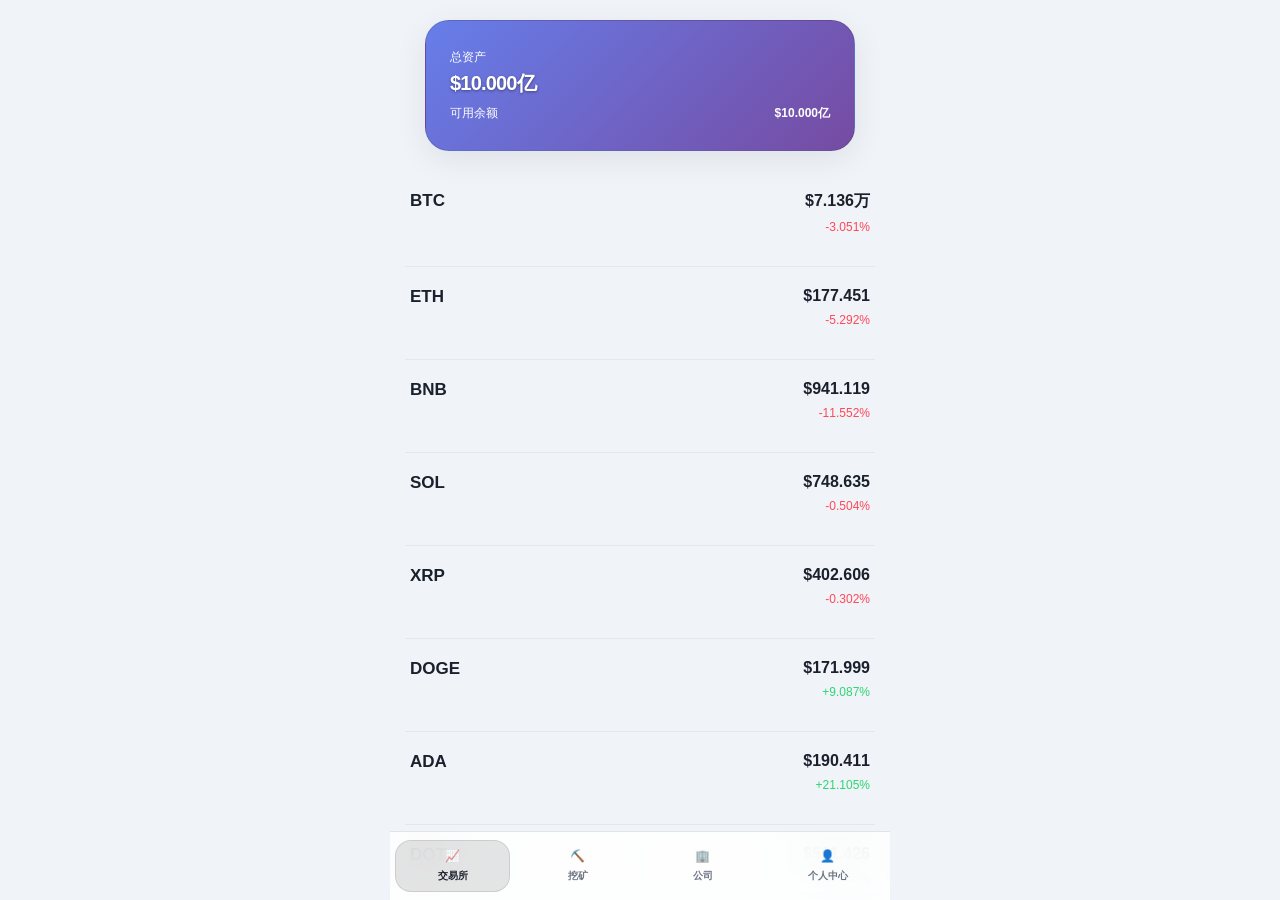
==== commit e88818aa: "Update index.html" ====
--- a/index.html
+++ b/index.html
@@ -3,7 +3,7 @@
 <head>
     <meta charset="UTF-8">
     <meta name="viewport" content="width=device-width, initial-scale=1.0, maximum-scale=1.0, user-scalable=no">
-    <title>虚拟币交易模拟器 (全功能修复版)</title>
+    <title>模拟虚拟币交易挖矿</title>
     <style>
         :root {
             --bg-light: #f0f4f8;
@@ -16,26 +16,15 @@
             --down-color: #2ed573;
             --glass-blur: blur(20px);
             --grid-color: #eaecef;
-            /* 新增：总资产卡片蓝色渐变变量 */
-            --card-blue-gradient: linear-gradient(135deg, rgba(30, 58, 138, 0.85), rgba(59, 130, 246, 0.8), rgba(96, 165, 250, 0.75));
-            /* 出海功能专属样式变量 - 同主题玻璃质感 */
-            --oversea-card-bg: rgba(30, 58, 138, 0.9);
-            --oversea-card-border: rgba(255,255,255,0.25);
-            --oversea-text-light: rgba(255,255,255,0.9);
-            --oversea-text-mute: rgba(255,255,255,0.7);
-            --oversea-btn-bg: rgba(255,255,255,0.15);
-            --oversea-btn-border: rgba(255,255,255,0.3);
-            --oversea-btn-active: rgba(59, 130, 246, 0.8);
-            --small-country-border: rgba(0, 150, 255, 0.4);
-            --mid-country-border: rgba(255, 193, 7, 0.4);
-            --high-country-border: rgba(255, 80, 80, 0.4);
-        }
+        }
+
         * {
             box-sizing: border-box;
             -webkit-tap-highlight-color: transparent;
             margin: 0;
             padding: 0;
         }
+
         body, html {
             width: 100%;
             height: 100%;
@@ -44,6 +33,7 @@
             font-family: -apple-system, "PingFang SC", sans-serif;
             overflow: hidden;
         }
+
         #app {
             display: flex;
             flex-direction: column;
@@ -53,326 +43,46 @@
             position: relative;
             background: var(--bg-light);
         }
-        /* ==================== 修改：总资产卡片 蓝色渐变玻璃质感 ==================== */
+
         .main-glass-card {
             margin: 20px;
             border-radius: 24px;
-            /* 蓝色渐变背景，带透明度保证玻璃通透感 */
-            background: var(--card-blue-gradient);
-            /* 核心玻璃模糊效果保留 */
-            backdrop-filter: var(--glass-blur);
-            -webkit-backdrop-filter: var(--glass-blur);
-            /* 玻璃高光边框，增强质感 */
-            border: 1.5px solid rgba(255,255,255,0.2);
-            /* 适配蓝色渐变的柔和阴影 */
-            box-shadow: 0 8px 32px rgba(30, 58, 138, 0.25);
-            overflow: hidden;
-            position: relative;
-            padding: 28px 24px;
-        }
-        /* 适配蓝色背景的文字颜色，保证可读性 */
-        .main-glass-card .total-label { 
-            font-size: 12px; 
-            color: rgba(255,255,255,0.7); 
-            font-weight: 500; 
-            margin-bottom: 4px; 
-        }
-        .main-glass-card .total-amount { 
-            font-size: 28px; 
-            font-weight: 700; 
-            color: #ffffff; 
-            letter-spacing: -1px; 
-            margin-bottom: 8px; 
-        }
-        .main-glass-card .available-section { 
-            display: flex; 
-            justify-content: space-between; 
-            align-items: center; 
-            font-size: 12px; 
-            color: rgba(255,255,255,0.9); 
-            font-weight: 500; 
-        }
-        .main-glass-card .available-value { 
-            font-weight: 600; 
-            color: #ffffff; 
-        }
-        /* ==================== 出海功能样式 - 同主题玻璃质感 ==================== */
-        .oversea-total-card {
-            margin: 20px;
-            border-radius: 24px;
-            background: var(--oversea-card-bg);
-            backdrop-filter: var(--glass-blur);
-            -webkit-backdrop-filter: var(--glass-blur);
-            border: 1.5px solid var(--oversea-card-border);
-            box-shadow: 0 8px 32px rgba(30, 58, 138, 0.3);
-            padding: 28px 24px;
-            color: #fff;
-        }
-        .oversea-total-title {
-            font-size: 18px;
-            font-weight: 700;
-            margin-bottom: 20px;
-            display: flex;
-            align-items: center;
-            gap: 8px;
-        }
-        .oversea-total-item {
-            display: flex;
-            justify-content: space-between;
-            padding: 12px 0;
-            border-bottom: 1px solid rgba(255,255,255,0.1);
-            font-size: 16px;
-        }
-        .oversea-total-item:last-child {
-            border-bottom: none;
-        }
-        .oversea-total-item .label {
-            color: var(--oversea-text-mute);
-        }
-        .oversea-total-item .value {
-            color: var(--oversea-text-light);
-            font-weight: 600;
-        }
-        .oversea-transfer-btn {
-            width: 100%;
-            padding: 12px;
-            border: 1px solid var(--oversea-btn-border);
-            border-radius: 12px;
-            background: var(--oversea-btn-bg);
-            color: #fff;
-            font-weight: 600;
-            font-size: 14px;
-            margin-top: 15px;
-            cursor: pointer;
-            transition: all 0.2s ease;
-        }
-        .oversea-transfer-btn:active {
-            background: var(--oversea-btn-active);
-            border-color: #fff;
-        }
-        .oversea-fee-tip {
-            font-size: 12px;
-            color: var(--oversea-text-mute);
-            text-align: center;
-            margin-top: 8px;
-        }
-        /* 新增：余额转入按钮样式 */
-        .oversea-transfer-in-btn {
-            width: 100%;
-            padding: 12px;
-            border: 1px solid #2ed573;
-            border-radius: 12px;
-            background: rgba(46, 213, 115, 0.15);
-            color: #2ed573;
-            font-weight: 600;
-            font-size: 14px;
-            margin-top: 10px;
-            cursor: pointer;
-            transition: all 0.2s ease;
-        }
-        .oversea-transfer-in-btn:active {
-            background: #2ed573;
-            color: #fff;
-        }
-        .oversea-transfer-in-tip {
-            font-size: 12px;
-            color: var(--oversea-text-mute);
-            text-align: center;
-            margin-top: 8px;
-        }
-        .oversea-country-card {
             background: var(--glass-bg);
             backdrop-filter: var(--glass-blur);
             -webkit-backdrop-filter: var(--glass-blur);
             border: 1.5px solid var(--glass-border);
-            border-radius: 20px;
-            padding: 20px;
-            margin: 10px 5px;
+            box-shadow: 0 8px 32px rgba(0,0,0,0.08);
+            overflow: hidden;
             position: relative;
-        }
-        .oversea-country-card.small {
-            border-left: 4px solid var(--small-country-border);
-        }
-        .oversea-country-card.mid {
-            border-left: 4px solid var(--mid-country-border);
-        }
-        .oversea-country-card.high {
-            border-left: 4px solid var(--high-country-border);
-        }
-        .oversea-country-title {
-            font-size: 16px;
-            font-weight: 700;
-            margin-bottom: 15px;
-            display: flex;
-            align-items: center;
-            gap: 6px;
-        }
-        .oversea-price-row {
-            display: flex;
-            justify-content: space-between;
-            font-size: 14px;
-            margin: 8px 0;
-        }
-        .oversea-price-row .value {
-            font-weight: 600;
-            color: var(--text-dark);
-        }
-        .oversea-enter-btn {
-            width: 100%;
-            padding: 10px;
-            border: 1px solid #3b82f6;
-            border-radius: 10px;
-            background: rgba(59,130,246,0.1);
-            color: #3b82f6;
-            font-weight: 600;
-            font-size: 13px;
-            margin: 10px 0;
-            cursor: pointer;
-        }
-        .oversea-invest-section {
-            margin: 15px 0;
-        }
-        .oversea-invest-title {
-            font-size: 14px;
-            font-weight: 600;
-            margin-bottom: 10px;
-        }
-        .oversea-invest-input {
-            width: 100%;
-            background: rgba(255,255,255,0.6);
-            border: 1px solid var(--border-color);
-            border-radius: 10px;
-            padding: 10px 12px;
-            color: var(--text-dark);
-            margin-bottom: 10px;
-            font-size: 14px;
-        }
-        .oversea-invest-btn {
-            width: 100%;
-            padding: 10px;
-            border: none;
-            border-radius: 10px;
-            background: var(--down-color);
-            color: #fff;
-            font-weight: 600;
-            font-size: 13px;
-            cursor: pointer;
-        }
-        .oversea-withdraw-invest-btn {
-            width: 100%;
-            padding: 10px;
-            border: none;
-            border-radius: 10px;
-            background: #ffc107;
-            color: #1a202c;
-            font-weight: 600;
-            font-size: 13px;
-            cursor: pointer;
-        }
-        .oversea-invest-row {
-            display: flex;
-            gap: 10px;
-            margin-top: 10px;
-        }
-        .oversea-reward-tip {
-            font-size: 12px;
-            color: var(--text-mute);
-            margin-top: 8px;
-        }
-        .oversea-trade-title {
-            font-size: 14px;
-            font-weight: 600;
-            margin: 15px 0 10px 0;
-        }
-        .oversea-slider-value {
-            text-align: center;
-            font-size: 13px;
-            font-weight: 600;
-            color: #3b82f6;
-            margin-top: 5px;
-        }
-        .oversea-trade-btn-group {
-            display: flex;
-            gap: 10px;
-            margin-top: 12px;
-        }
-        .oversea-trade-btn {
-            flex: 1;
-            padding: 10px;
-            border: none;
-            border-radius: 10px;
-            font-weight: 600;
-            font-size: 13px;
-            cursor: pointer;
-            color: #fff;
-        }
-        .oversea-buy-btn {
-            background: var(--down-color);
-        }
-        .oversea-sell-btn {
-            background: var(--up-color);
-        }
-        /* 出海弹窗样式 - 同主题 */
-        .oversea-modal {
-            position: fixed;
-            top: 0;
-            left: 0;
-            width: 100%;
-            height: 100%;
-            background: rgba(0,0,0,0.7);
-            backdrop-filter: blur(10px);
-            -webkit-backdrop-filter: blur(10px);
-            display: none;
-            justify-content: center;
-            align-items: center;
-            z-index: 9999;
-        }
-        .oversea-modal-content {
-            background: var(--glass-bg);
-            backdrop-filter: var(--glass-blur);
-            -webkit-backdrop-filter: var(--glass-blur);
-            border: 1.5px solid var(--glass-border);
-            border-radius: 20px;
-            padding: 30px 24px;
-            width: 90%;
-            max-width: 400px;
-            text-align: center;
-        }
-        .oversea-modal-title {
-            font-size: 18px;
-            font-weight: 700;
-            color: var(--text-dark);
-            margin-bottom: 20px;
-        }
-        .oversea-modal-desc {
-            font-size: 16px;
-            color: var(--text-dark);
-            line-height: 1.6;
-            margin-bottom: 25px;
-        }
-        .oversea-modal-btn-group {
-            display: flex;
-            gap: 15px;
-        }
-        .oversea-modal-btn {
-            flex: 1;
-            padding: 12px;
-            border: none;
-            border-radius: 10px;
-            font-weight: 600;
-            font-size: 14px;
-            cursor: pointer;
-        }
-        .oversea-modal-confirm {
-            background: #3b82f6;
-            color: #fff;
-        }
-        .oversea-modal-cancel {
-            background: var(--glass-bg);
-            border: 1px solid var(--border-color);
-            color: var(--text-dark);
-        }
-        /* ==================== 修改结束，以下所有样式完全保留原有 ==================== */
+            padding: 28px 24px;
+        }
+
+        /* 页面专属渐变背景 + 白色文字 */
+        #view-market .main-glass-card { background: linear-gradient(135deg, #667eea, #764ba2); color: white; }
+        #view-mining .main-glass-card { background: linear-gradient(135deg, #11998e, #38ef7d); color: white; }
+        #view-assets .main-glass-card { background: linear-gradient(135deg, #f2994a, #f2c94c); color: #1a202c; }
+        #view-company .main-glass-card { background: linear-gradient(135deg, #8e2de2, #4a00e0); color: white; }
+
+        /* 新增：强制交易所和公司卡片内所有文字为白色 */
+        #view-market .main-glass-card,
+        #view-market .main-glass-card * {
+            color: white !important;
+        }
+
+        #view-company .main-glass-card,
+        #view-company .main-glass-card * {
+            color: white !important;
+        }
+
+        /* 让金额数字更突出一点（可选） */
+        #view-market .total-amount,
+        #view-company .total-amount {
+            font-weight: 900;
+            font-size: 20px;
+            letter-spacing: -0.8px;
+            text-shadow: 0 1px 3px rgba(0,0,0,0.4);
+        }
+
         .glass-card {
             background: var(--glass-bg);
             backdrop-filter: var(--glass-blur);
@@ -382,48 +92,73 @@
             padding: 20px;
             margin: 10px 5px;
         }
+
         .total-section { text-align: left; }
+        .total-label { font-size: 12px; color: var(--text-mute); font-weight: 500; margin-bottom: 4px; }
+        .total-amount { font-size: 17px; font-weight: 700; color: var(--text-dark); letter-spacing: -1px; margin-bottom: 8px; }
+        .available-section { display: flex; justify-content: space-between; align-items: center; font-size: 12px; color: var(--text-dark); font-weight: 500; }
+        .available-value { font-weight: 600; color: var(--text-dark); }
+
         .view-container { flex: 1; overflow-y: auto; padding: 0 15px 180px 15px; }
         .view-section { display: none; }
         .view-section.active { display: block; }
-        .event-area {
-            margin: 10px 5px;
-        }
-        .event-list {
-            min-height: 30px;
-            font-size: 13px;
-            color: var(--text-dark);
-            display: flex;
-            flex-direction: column;
-            gap: 6px;
-            padding: 5px 0;
-        }
-        .event-item {
-            background: var(--glass-bg);
-            backdrop-filter: var(--glass-blur);
-            border: 1px solid var(--border-color);
-            border-radius: 20px;
-            padding: 8px 12px;
-            font-weight: 500;
-            box-shadow: 0 2px 8px rgba(0,0,0,0.03);
-        }
-        .event-item.up {
-            color: var(--down-color);
-            border-left: 4px solid var(--down-color);
-        }
-        .event-item.down {
-            color: var(--up-color);
-            border-left: 4px solid var(--up-color);
-        }
-        .event-item.liquidation {
-            color: #ffa502;
-            border-left: 4px solid #ffa502;
+
+                .event-area {
+            display: none;
+        }
+        .coin-event {
+            display: inline-block;
+            margin-left: 8px;
+            font-size: 12px;
+            font-weight: 600;
+            vertical-align: middle;
+            transition: opacity 0.3s ease;
+        }
+        .coin-event.up { color: var(--down-color); }
+        .coin-event.down { color: var(--up-color); }
+        .coin-event.stoploss-event { color: #ff4757; }
+        .coin-event.ai-buy { color: #2ed573; }
+        .coin-event.ai-sell { color: #ff7675; }
+        .coin-event.ai-counter { color: #ff4757; }
+        .coin-event.special {
+            background: linear-gradient(90deg, #ff006e, #764ba2, #00ffea, #ff006e);
+            background-size: 300% 300%;
+            -webkit-background-clip: text;
+            -webkit-text-fill-color: transparent;
+            background-clip: text;
+            animation: rainbow 6s linear infinite;
+        }
+
+        @keyframes screenFlash {
+            0% { background-color: transparent; }
+            20% { background-color: rgba(255, 71, 87, 0.4); }
+            40% { background-color: transparent; }
+            60% { background-color: rgba(255, 71, 87, 0.4); }
+            80% { background-color: transparent; }
+            100% { background-color: transparent; }
+        }
+        #app.flash-red {
+            animation: screenFlash 1s ease-in-out forwards;
+        }
+        .event-item.special {
+            background: linear-gradient(90deg, #ff006e, #fbff12, #00ffea, #ff006e);
+            background-size: 300% 300%;
+            -webkit-background-clip: text;
+            -webkit-text-fill-color: transparent;
+            background-clip: text;
+            animation: rainbow 6s linear infinite;
+            text-shadow: 0 0 10px rgba(255,255,255,0.7);
+            font-weight: 900;
+            text-align: center;
+            font-size: 16px;
+        }
         }
         .event-divider {
             border: 0;
             border-top: 1px solid var(--border-color);
             margin: 8px 0;
         }
+
         .function-row {
             display: flex;
             gap: 12px;
@@ -443,6 +178,7 @@
         .function-card:active { transform: scale(0.98); }
         .function-card .emoji { font-size: 24px; margin-bottom: 6px; }
         .function-card .name { font-weight: 600; color: var(--text-dark); }
+
         .back-button {
             display: inline-flex;
             align-items: center;
@@ -455,6 +191,7 @@
             margin-bottom: 5px;
         }
         .back-button::before { content: '←'; font-size: 20px; margin-right: 4px; }
+
         .bank-item {
             margin-bottom: 16px;
         }
@@ -490,28 +227,33 @@
         .rate-row .loan-percent {
             color: var(--up-color);
         }
+
         .mining-overview {
             display: flex;
-            justify-content: space-between;
+            flex-direction: column;
+            gap: 12px;
             background: var(--glass-bg);
             backdrop-filter: var(--glass-blur);
             border: 1px solid var(--glass-border);
             border-radius: 20px;
-            padding: 16px;
-            margin-bottom: 20px;
+            padding: 28px 24px;
+            margin: 20px 20px 20px 20px;
         }
         .mining-overview-item {
-            text-align: center;
+            display: flex;
+            justify-content: space-between;
+            align-items: center;
         }
         .mining-overview-label {
-            font-size: 11px;
-            color: var(--text-mute);
+            font-size: 14px;
+            color: rgba(255,255,255,0.8);
         }
         .mining-overview-value {
-            font-size: 14px;
+            font-size: 16px;
             font-weight: 700;
-            color: var(--text-dark);
-        }
+            color: white;
+        }
+
         .device-card {
             background: var(--glass-bg);
             backdrop-filter: var(--glass-blur);
@@ -535,7 +277,13 @@
             padding: 2px 8px;
             border-radius: 12px;
             margin-left: 8px;
+        }
+        .status-running {
             background: var(--down-color);
+            color: white;
+        }
+        .status-stopped {
+            background: var(--up-color);
             color: white;
         }
         .device-count {
@@ -554,6 +302,7 @@
         .device-actions {
             display: flex;
             gap: 8px;
+            flex-wrap: wrap;
         }
         .device-btn {
             flex: 1;
@@ -576,30 +325,72 @@
             background: #ccc;
             cursor: not-allowed;
         }
+
+        .expand-quantity {
+            display: flex;
+            align-items: center;
+            gap: 8px;
+            flex: 1;
+            min-width: 140px;
+        }
+        .expand-slider {
+            flex: 1;
+            accent-color: #3b82f6;
+            height: 6px;
+        }
+        .expand-value {
+            min-width: 50px;
+            text-align: center;
+            font-weight: 600;
+            font-size: 13px;
+        }
+
         .stock-item { border-bottom: 1px solid var(--border-color); }
         .stock-info-row { 
             display: flex; 
             justify-content: space-between; 
-            align-items: center; 
-            padding: 20px 5px 5px 5px;
+            align-items: flex-start; 
+            padding: 20px 5px; 
             cursor: pointer; 
-            z-index: 10;
-            position: relative;
-        }
-        .symbol-area {
+            gap: 15px;
+        }
+        .stock-info-row > div:first-child {
+            flex: 1;
             display: flex;
-            align-items: center;
-            gap: 8px;
+            flex-direction: column;
+            gap: 6px;
+        }
+        .stock-info-row > div:last-child {
+            flex-shrink: 0;
+            min-width: 100px;
+            text-align: right;
+            display: flex;
+            flex-direction: column;
+            gap: 6px;
         }
         .symbol { 
             font-weight: 700; 
             font-size: 17px; 
             color: var(--text-dark); 
         }
-        .price-change-compact {
-            font-weight: 700;
-            font-size: 14px;
-        }
+        /* 新增：公司币种名称五彩斑斓 */
+        .stock-item[data-is-company="true"] .symbol {
+            background: linear-gradient(90deg, #ff006e, #fbff12, #00ffea, #ff006e);
+            background-size: 300% 300%;
+            -webkit-background-clip: text;
+            -webkit-text-fill-color: transparent;
+            background-clip: text;
+            animation: rainbow 6s linear infinite;
+            text-shadow: 0 0 10px rgba(255,255,255,0.7);
+            font-weight: 900;
+        }
+
+        @keyframes rainbow {
+            0% { background-position: 0% 50%; }
+           50% { background-position: 100% 50%; }
+          100% { background-position: 0% 50%; }
+        }
+
         .holding-badge { 
             display: inline-block; 
             background: rgba(0,0,0,0.05); 
@@ -608,7 +399,7 @@
             font-weight: 700; 
             padding: 3px 8px; 
             border-radius: 6px; 
-            margin-top: 2px;
+            margin-top: 6px; 
             border: 1px solid rgba(0,0,0,0.05); 
         }
         .profit-green { color: var(--down-color); }
@@ -618,28 +409,20 @@
             font-size: 16px; 
             color: var(--text-dark); 
         }
+        .price-change {
+            font-size: 12px;
+            font-weight: 500;
+            margin-top: 2px;
+        }
         .price-return { 
             font-size: 12px; 
             margin-top: 4px; 
             text-align: right; 
             font-weight: bold;
         }
-        .details-area { 
-            max-height: 0; 
-            opacity: 0; 
-            overflow: hidden; 
-            transition: all 0.3s ease-in-out;
-            background: #fff; 
-            border-radius: 16px; 
-            border: 1px solid var(--border-color); 
-            margin-top: 0;
-        }
-        .stock-item.active .details-area { 
-            max-height: 900px; 
-            opacity: 1; 
-            margin: 12px 0 16px 0;
-            padding: 16px; 
-        }
+
+        .details-area { max-height: 0; opacity: 0; overflow: hidden; transition: all 0.4s ease; background: #fff; border-radius: 16px; border: 1px solid var(--border-color); }
+        .stock-item.active .details-area { max-height: 800px; opacity: 1; margin-bottom: 16px; padding: 16px; }
         .chart-wrapper { 
             height: 160px; 
             width: 100%; 
@@ -650,6 +433,7 @@
             position: relative; 
         }
         canvas { width: 100% !important; height: 100% !important; display: block; }
+
         .chart-header {
             display: flex;
             justify-content: space-between;
@@ -671,10 +455,27 @@
             background: var(--text-dark);
             color: white;
         }
+
+        .chart-wrapper.flash::after {
+            content: '';
+            position: absolute;
+            top: 0;
+            left: 0;
+            width: 100%;
+            height: 100%;
+            background: rgba(255, 255, 255, 0.3);
+            pointer-events: none;
+            animation: flashFade 0.3s ease-out;
+        }
+        @keyframes flashFade {
+            0% { opacity: 0; }
+            20% { opacity: 0.8; }
+            100% { opacity: 0; }
+        }
+
         input[type=range] { width: 100%; accent-color: var(--text-dark); height: 6px; background: var(--border-color); border-radius: 3px; outline: none; margin-top: 8px; }
         .btn-row { display: flex; gap: 10px; margin-top: 12px; }
-        .btn { flex: 1; padding: 14px; border: none; border-radius: 12px; color: #fff; font-weight: 700; font-size: 14px; cursor: pointer; transition: transform 0.1s ease; }
-        .btn:active { transform: scale(0.98); }
+        .btn { flex: 1; padding: 14px; border: none; border-radius: 12px; color: #fff; font-weight: 700; font-size: 14px; cursor: pointer; }
         .btn-buy { background: var(--down-color); }
         .btn-sell { background: var(--up-color); }
         .btn-long { background: #3b82f6; }
@@ -682,19 +483,25 @@
         .btn-close { background: #6b7280; }
         .btn-deposit { background: var(--down-color); }
         .btn-withdraw { background: var(--up-color); }
-        .btn-liquidate { background: #ff3742; margin-top: 8px; }
+        .btn-issue { background: #8b5cf6; }
+        .btn-mint { background: #ec4899; }
+        .btn-div { background: #8b5cf6; }
+        .btn-rug { background: #b91c1c; }
+        .btn-close-position { background: #ef4444; color: white; }
+
+        /* 底部导航 - 单行四列 */
         .bottom-nav {
             position: absolute;
             bottom: 0;
             width: 100%;
+            min-height: 10px;
             background: var(--glass-bg);
             backdrop-filter: var(--glass-blur);
             -webkit-backdrop-filter: var(--glass-blur);
             border-top: 1px solid var(--glass-border);
-            display: grid;
-            grid-template-columns: repeat(4, 1fr);
-            gap: 8px;
-            padding: 5px 3px;
+            display: flex;
+            justify-content: space-around;
+            padding: 8px 0;
             z-index: 110;
         }
         .nav-item {
@@ -711,6 +518,8 @@
             cursor: pointer;
             transition: background 0.2s;
             border: 1px solid transparent;
+            flex: 1;
+            margin: 0 5px;
         }
         .nav-item.active {
             background: rgba(0,0,0,0.1);
@@ -721,6 +530,7 @@
             font-size: 12px;
             margin-bottom: 6px;
         }
+
         .asset-box {
             background: var(--glass-bg);
             backdrop-filter: var(--glass-blur);
@@ -745,6 +555,7 @@
             overflow: hidden;
             margin-top: 10px;
         }
+
         .hold-item { 
             display: flex; 
             justify-content: space-between; 
@@ -754,7 +565,7 @@
             color: var(--text-dark); 
             flex-wrap: wrap;
         }
-        .hold-left { display: flex; gap: 8px; align-items: center; flex-wrap: wrap; }
+        .hold-left { display: flex; gap: 8px; align-items: center; }
         .hold-tpsl {
             width: 100%;
             margin-top: 6px;
@@ -762,7 +573,6 @@
             color: var(--text-mute);
             display: flex;
             gap: 15px;
-            flex-wrap: wrap;
         }
         .hold-tpsl span {
             background: rgba(0,0,0,0.03);
@@ -771,107 +581,189 @@
         }
         .slider-percent { font-weight: 600; }
         .slider-leverage { font-weight: 600; color: #3b82f6; }
-        .batch-tpsl .batch-sliders { margin-bottom: 15px; }
-        .batch-tpsl .slider-row { margin-bottom: 15px; }
+
+        /* 自动止盈止损卡片 */
+        .batch-tpsl .batch-sliders {
+            margin-bottom: 15px;
+        }
+        .batch-tpsl .slider-row {
+            margin-bottom: 15px;
+        }
         .batch-tpsl .slider-row .label-row {
             display: flex;
             justify-content: space-between;
             align-items: center;
             margin-bottom: 5px;
         }
-        .batch-tpsl input[type=range] { accent-color: var(--down-color); }
-        .batch-tpsl .sl-slider { accent-color: var(--up-color); }
-        .insurance-card {
-            background: var(--glass-bg);
-            backdrop-filter: var(--glass-blur);
-            border: 1px solid var(--glass-border);
-            border-radius: 20px;
-            padding: 16px;
-            margin: 10px 5px;
-        }
-        .insurance-row {
-            display: flex;
-            justify-content: space-between;
-            margin: 8px 0;
-        }
-        .warning {
-            color: #ffa502;
-            font-size: 11px;
-        }
-        .setting-card {
-            background: var(--glass-bg);
-            backdrop-filter: var(--glass-blur);
-            border: 1.5px solid var(--glass-border);
-            border-radius: 20px;
-            padding: 24px 20px;
-            margin: 10px 5px;
-        }
-        .setting-title {
-            font-size: 18px;
-            font-weight: 700;
-            margin-bottom: 24px;
+        .batch-tpsl .slider-row .label-row label {
+            font-size: 14px;
+        }
+        .batch-tpsl .slider-row .label-row span {
+            font-weight: 600;
+        }
+        .batch-tpsl input[type=range] {
+            accent-color: var(--down-color);
+        }
+        .batch-tpsl .sl-slider {
+            accent-color: var(--up-color);
+        }
+
+        /* 新增：扁平按钮样式 */
+        .flat-button {
+            background: transparent;
+            border: 1px solid var(--border-color);
+            border-radius: 16px;
+            padding: 6px 12px;
+            font-size: 12px;
+            font-weight: 600;
             color: var(--text-dark);
-            text-align: center;
-        }
-        .setting-btn-group {
-            display: grid;
-            grid-template-columns: 1fr 1fr;
-            gap: 12px;
-            margin-bottom: 12px;
-        }
-        .setting-btn {
-            width: 100%;
-            padding: 16px 10px;
-            border: none;
-            border-radius: 16px;
-            color: white;
-            font-weight: 700;
-            font-size: 15px;
             cursor: pointer;
-            transition: transform 0.1s ease;
-        }
-        .setting-btn:active { transform: scale(0.98); }
-        .btn-save { background: var(--down-color); }
-        .btn-load { background: #3b82f6; }
-        .btn-reset { background: var(--up-color); grid-column: 1 / -1; }
-        .setting-tip {
-            margin-top: 20px;
-            font-size: 12px;
-            color: var(--text-mute);
-            line-height: 1.6;
-        }
-        /* 全局一键平仓按钮 原有样式完全保留 */
-        .hold-header {
+            transition: background 0.2s;
+        }
+        .flat-button:hover {
+            background: rgba(0,0,0,0.05);
+        }
+        .section-header {
             display: flex;
             justify-content: space-between;
             align-items: center;
-            padding: 10px 5px 0 5px;
-            margin-bottom: 8px;
-        }
-        .hold-header .section-title {
-            font-size: 18px;
+            margin: 15px 5px 10px;
+        }
+        .section-header h2 {
+            margin: 0;
+        }
+        
+        /* 发行货币界面 */
+        .issue-form {
+            display: flex;
+            flex-direction: column;
+            gap: 15px;
+        }
+        .form-group {
+            display: flex;
+            flex-direction: column;
+            gap: 5px;
+        }
+        .form-group label {
+            font-size: 14px;
+            color: var(--text-mute);
+        }
+        .form-group input, .form-group select {
+            padding: 12px;
+            border-radius: 12px;
+            border: 1px solid var(--border-color);
+            background: var(--glass-bg);
+            color: var(--text-dark);
+            font-size: 16px;
+        }
+        .form-group input:focus, .form-group select:focus {
+            outline: none;
+            border-color: #3b82f6;
+        }
+        
+        /* 公司资产列表 */
+        .company-assets {
+            display: flex;
+            flex-direction: column;
+            gap: 15px;
+        }
+        .asset-card {
+            background: var(--glass-bg);
+            border-radius: 16px;
+            padding: 15px;
+            border: 1px solid var(--border-color);
+        }
+        .asset-header {
+            display: flex;
+            justify-content: space-between;
+            align-items: center;
+            margin-bottom: 10px;
+        }
+        .asset-name {
+            font-weight: 600;
+            font-size: 16px;
+        }
+        .asset-price {
             font-weight: 700;
-            margin: 0;
-        }
-        .btn-flat-close-all {
-            padding: 6px 16px;
-            border: 1px solid var(--up-color);
-            border-radius: 8px;
-            background: transparent;
-            color: var(--up-color);
+            color: var(--text-dark);
+        }
+        .asset-stats {
+            display: flex;
+            justify-content: space-between;
+            font-size: 12px;
+            color: var(--text-mute);
+        }
+        .asset-actions {
+            display: flex;
+            gap: 10px;
+            margin-top: 10px;
+        }
+        .asset-btn {
+            flex: 1;
+            padding: 10px;
+            border-radius: 12px;
+            border: none;
             font-weight: 600;
-            font-size: 13px;
             cursor: pointer;
-            transition: all 0.2s ease;
-        }
-        .btn-flat-close-all:active {
-            background: var(--up-color);
-            color: white;
-            transform: scale(0.98);
+        }
+        .btn-mint { background: #ec4899; color: white; }
+        .btn-trade { background: #3b82f6; color: white; }
+        .btn-div { background: #8b5cf6; color: white; }
+        .btn-rug { background: #b91c1c; color: white; }
+        .btn-close-position { background: #ef4444; color: white; }
+        
+        /* 分红页面 */
+        .dividend-form {
+            display: flex;
+            flex-direction: column;
+            gap: 15px;
+        }
+        .dividend-controls {
+            display: flex;
+            flex-direction: column;
+            gap: 10px;
+        }
+        .dividend-progress {
+            display: flex;
+            align-items: center;
+            gap: 10px;
+        }
+        .dividend-slider {
+            flex: 1;
+        }
+        .dividend-percentage {
+            min-width: 60px;
+            text-align: center;
+            font-weight: 600;
+        }
+        .dividend-preview {
+            background: rgba(0,0,0,0.05);
+            padding: 10px;
+            border-radius: 10px;
+            font-size: 14px;
+        }
+        
+        /* 跑路页面 */
+        .rugpull-warning {
+            background: rgba(239, 68, 68, 0.1);
+            border: 1px solid #ef4444;
+            border-radius: 10px;
+            padding: 15px;
+            margin: 15px 0;
+            color: #ef4444;
+        }
+        .rugpull-summary {
+            display: flex;
+            justify-content: space-between;
+            margin: 15px 0;
+            padding: 10px;
+            background: rgba(0,0,0,0.05);
+            border-radius: 10px;
         }
     </style>
 </head>
 <body>
+
 <div id="app">
     <main class="view-container">
         <!-- 交易所页面 -->
@@ -879,2148 +771,3025 @@
             <div class="main-glass-card">
                 <div class="total-section">
                     <div class="total-label">总资产</div>
-                    <div class="total-amount" id="total-assets">$100000.000</div>
+                    <div id="m-total" class="total-amount">$0.000</div>
                 </div>
                 <div class="available-section">
                     <span>可用余额</span>
-                    <span class="available-value" id="available-cash">$100000.000</span>
+                    <span id="m-cash" class="available-value">$0.000</span>
                 </div>
             </div>
+
             <div class="event-area">
-                <div class="event-list" id="event-list">
-                    <span style="color:var(--text-mute);">暂无事件</span>
-                </div>
+                <div class="event-list" id="event-list"></div>
                 <hr class="event-divider">
             </div>
+
             <div id="market-list" class="market-list-container"></div>
         </section>
+
         <!-- 挖矿页面 -->
         <section id="view-mining" class="view-section">
-            <div class="main-glass-card">
-                <div class="total-section">
-                    <div class="total-label">矿场总览</div>
+            <div class="mining-overview" style="background: linear-gradient(135deg, #11998e, #38ef7d); color: white; border: none;">
+                <div class="mining-overview-item">
+                    <div class="mining-overview-label">矿币 (BTC)</div>
+                    <div class="mining-overview-value" id="mining-btc">0.000</div>
                 </div>
-                <div class="mining-overview">
-                    <div class="mining-overview-item">
-                        <div class="mining-overview-label">矿币 (BTC)</div>
-                        <div class="mining-overview-value" id="mining-btc">0.000</div>
-                    </div>
-                    <div class="mining-overview-item">
-                        <div class="mining-overview-label">总算力</div>
-                        <div class="mining-overview-value" id="mining-hashrate">0 H/s</div>
-                    </div>
+                <div class="mining-overview-item">
+                    <div class="mining-overview-label">总算力</div>
+                    <div class="mining-overview-value" id="mining-hashrate">0 H/s</div>
+                </div>
+                <div class="mining-overview-item">
+                    <div class="mining-overview-label">电费/秒</div>
+                    <div class="mining-overview-value" id="mining-powercost">$0.000</div>
+                </div>
+                <div id="mining-shutdown-warning" style="display:none; background:rgba(255,71,87,0.25); border-radius:10px; padding:8px 12px; text-align:center; font-weight:700; font-size:14px; margin-top:4px;">
+                    ⚠️ 余额不足！矿机将在 <span id="mining-countdown">60</span>s 后停机
                 </div>
             </div>
+
             <div id="mining-devices"></div>
         </section>
-        <!-- 出海页面 - 重构为层级展开结构 -->
-<section id="view-oversea" class="view-section">
-    <!-- 出海总览大卡片 - 保留原有转账/转入功能 -->
-    <div class="oversea-total-card">
-        <div class="oversea-total-title">🚢 出海全球总览</div>
-        <div class="oversea-total-item">
-            <span class="label">全球资产</span>
-            <span class="value" id="oversea-world-asset">$0.000</span>
-        </div>
-        <div class="oversea-total-item">
-            <span class="label">全球总投资</span>
-            <span class="value" id="oversea-global-invest">$0.000</span>
-        </div>
-        <div class="oversea-total-item">
-            <span class="label">30秒分红</span>
-            <span class="value" id="oversea-recent-dividend">0.000</span>
-        </div>
-
-        <!-- 转账到银行：保留滑动条 -->
-        <div style="margin-top: 15px;">
-            <div style="display: flex; justify-content: space-between; font-size: 12px; color: var(--oversea-text-mute);">
-                <span>转账比例</span>
-                <b id="oversea-transfer-out-percent">100%</b>
-            </div>
-            <input type="range" min="1" max="100" value="100" class="oversea-transfer-slider" id="oversea-transfer-out-slider" style="width: 100%; accent-color: #3b82f6; margin: 8px 0;">
-            <div style="display: flex; justify-content: space-between; font-size: 13px;">
-                <span>转账金额</span>
-                <b id="oversea-transfer-out-amount" class="value">$0.000</b>
-            </div>
-        </div>
-        <button class="oversea-transfer-btn" onclick="overseaTransferToBank()">转账到银行余额</button>
-        <div class="oversea-fee-tip">转账收取25%手续费，实际到账75%</div>
-
-        <!-- 从余额转入：保留滑动条 -->
-        <div style="margin-top: 10px;">
-            <div style="display: flex; justify-content: space-between; font-size: 12px; color: var(--oversea-text-mute);">
-                <span>转入比例</span>
-                <b id="oversea-transfer-in-percent">100%</b>
-            </div>
-            <input type="range" min="1" max="100" value="100" class="oversea-transfer-slider" id="oversea-transfer-in-slider" style="width: 100%; accent-color: #2ed573; margin: 8px 0;">
-            <div style="display: flex; justify-content: space-between; font-size: 13px;">
-                <span>转入金额</span>
-                <b id="oversea-transfer-in-amount" class="value">$0.000</b>
-            </div>
-        </div>
-        <button class="oversea-transfer-in-btn" onclick="overseaTransferFromBalance()">从可用余额转入全球资产</button>
-        <div class="oversea-transfer-in-tip">转入不收手续费，实时到账</div>
-    </div>
-
-    <!-- 新增：国家功能区（层级展开） -->
-    <div class="glass-card" style="margin: 10px 5px;">
-        <!-- 国家功能区标题（可点击展开/收起） -->
-        <div class="oversea-function-title" onclick="toggleCountryFunction()">
-            <span style="font-size: 16px; font-weight: 700; display: flex; align-items: center; gap: 8px;">
-                🌍 国家
-                <i id="country-arrow" style="margin-left: auto; transition: transform 0.3s ease;">🚢</i>
-            </span>
-        </div>
-        <!-- 国家列表（默认收起） -->
-        <div id="country-list" style="max-height: 0; overflow: hidden; transition: max-height 0.3s ease;">
-            <!-- 小国入口（可点击展开操作界面） -->
-            
-<div class="oversea-country-entry" onclick="toggleCountryDetail('small', event)">
-                <div style="display: flex; align-items: center; gap: 8px; padding: 12px 0; border-bottom: 1px solid var(--border-color);">
-                    <span>🌍 小国</span>
-                    <span style="margin-left: auto; color: var(--text-mute); font-size: 12px;">买卖手续费5%</span>
-                    <i id="small-arrow" style="transition: transform 0.3s ease;">►</i>
-                </div>
-                <!-- 小国操作界面（默认收起） -->
-                <div id="small-detail" class="country-detail" style="max-height: 0; overflow: hidden; transition: max-height 0.3s ease; padding: 0 8px;">
-                    <div class="oversea-country-card small" style="margin: 10px 0; border-left: 4px solid var(--small-country-border);">
-                        <div class="oversea-price-row">
-                            <span>ETH当前币价</span>
-                            <span class="value" id="oversea-small-eth-price">$50.000/枚</span>
-                        </div>
-                        <div class="oversea-price-row">
-                            <span>已投资金额</span>
-                            <span class="value" id="oversea-small-invest">$0.000</span>
-                        </div>
-                        
-                        <!-- 投资区：滑动条 -->
-                        <div class="oversea-invest-section">
-                            <div class="oversea-invest-title">投资小国 · 享ETH分红</div>
-                            <div style="display: flex; justify-content: space-between; font-size: 12px; margin-bottom: 8px;">
-                                <span>投资比例</span>
-                                <b id="oversea-small-invest-percent">100%</b>
-                            </div>
-                            <input type="range" min="1" max="100" value="100" class="oversea-invest-slider" id="oversea-small-invest-slider" style="width: 100%; accent-color: #2ed573; margin-bottom: 8px;">
-                            <div style="display: flex; justify-content: space-between; font-size: 13px;">
-                                <span>投资金额</span>
-                                <b id="oversea-small-invest-amount" class="value">$0.000</b>
-                            </div>
-                            <div class="oversea-invest-row">
-                                <button class="oversea-invest-btn" onclick="overseaInvest('small')">投资</button>
-                                <button class="oversea-withdraw-invest-btn" onclick="overseaWithdrawInvest('small')">撤资</button>
-                            </div>
-                            <div class="oversea-reward-tip">每投资100万现金 → 30s/分红0.01 ETH</div>
-                        </div>
-
-                        <!-- 买卖区 -->
-                        <div class="oversea-trade-title">ETH 买卖</div>
-                        <input type="range" min="0" max="10000" value="0" class="oversea-trade-slider" id="oversea-small-slider" oninput="overseaUpdateSlider('small')">
-                        <div class="oversea-slider-value" id="oversea-small-slider-value">买卖数量：0 ETH</div>
-                        <div class="oversea-trade-btn-group">
-                            <button class="oversea-trade-btn oversea-buy-btn" onclick="overseaTrade('small', 'buy')">买入ETH</button>
-                            <button class="oversea-trade-btn oversea-sell-btn" onclick="overseaTrade('small', 'sell')">卖出ETH</button>
-                        </div>
-                    </div>
-                </div>
-            </div>
-
-            <!-- 发展国家入口：添加 event 参数 -->
-<div class="oversea-country-entry" onclick="toggleCountryDetail('mid', event)">
-                <div style="display: flex; align-items: center; gap: 8px; padding: 12px 0; border-bottom: 1px solid var(--border-color);">
-                    <span>🌏 发展国家</span>
-                    <span style="margin-left: auto; color: var(--text-mute); font-size: 12px;">买卖手续费10%</span>
-                    <i id="mid-arrow" style="transition: transform 0.3s ease;">►</i>
-                </div>
-                <!-- 发展国家操作界面 -->
-                <div id="mid-detail" class="country-detail" style="max-height: 0; overflow: hidden; transition: max-height 0.3s ease; padding: 0 8px;">
-                    <div class="oversea-country-card mid" style="margin: 10px 0; border-left: 4px solid var(--mid-country-border);">
-                        <div class="oversea-price-row">
-                            <span>BNB当前币价</span>
-                            <span class="value" id="oversea-mid-bnb-price">$100.000/枚</span>
-                        </div>
-                        <div class="oversea-price-row">
-                            <span>已投资金额</span>
-                            <span class="value" id="oversea-mid-invest">$0.000</span>
-                        </div>
-                        
-                        <!-- 投资区：滑动条 -->
-                        <div class="oversea-invest-section">
-                            <div class="oversea-invest-title">投资发展国家 · 享BNB分红</div>
-                            <div style="display: flex; justify-content: space-between; font-size: 12px; margin-bottom: 8px;">
-                                <span>投资比例</span>
-                                <b id="oversea-mid-invest-percent">100%</b>
-                            </div>
-                            <input type="range" min="1" max="100" value="100" class="oversea-invest-slider" id="oversea-mid-invest-slider" style="width: 100%; accent-color: #2ed573; margin-bottom: 8px;">
-                            <div style="display: flex; justify-content: space-between; font-size: 13px;">
-                                <span>投资金额</span>
-                                <b id="oversea-mid-invest-amount" class="value">$0.000</b>
-                            </div>
-                            <div class="oversea-invest-row">
-                                <button class="oversea-invest-btn" onclick="overseaInvest('mid')">投资</button>
-                                <button class="oversea-withdraw-invest-btn" onclick="overseaWithdrawInvest('mid')">撤资</button>
-                            </div>
-                            <div class="oversea-reward-tip">每投资100万现金 → 30s/分红0.05 BNB</div>
-                        </div>
-
-                        <!-- 买卖区 -->
-                        <div class="oversea-trade-title">BNB 买卖</div>
-                        <input type="range" min="0" max="1000" value="0" class="oversea-trade-slider" id="oversea-mid-slider" oninput="overseaUpdateSlider('mid')">
-                        <div class="oversea-slider-value" id="oversea-mid-slider-value">买卖数量：0 BNB</div>
-                        <div class="oversea-trade-btn-group">
-                            <button class="oversea-trade-btn oversea-buy-btn" onclick="overseaTrade('mid', 'buy')">买入BNB</button>
-                            <button class="oversea-trade-btn oversea-sell-btn" onclick="overseaTrade('mid', 'sell')">卖出BNB</button>
-                        </div>
-                    </div>
-                </div>
-            </div>
-
-            <!-- 先进国家入口 -->
-<div class="oversea-country-entry" onclick="toggleCountryDetail('high', event)">
-
-                <div style="display: flex; align-items: center; gap: 8px; padding: 12px 0;">
-                    <span>🌎 先进国家</span>
-                    <span style="margin-left: auto; color: var(--text-mute); font-size: 12px;">买卖手续费15%</span>
-                    <i id="high-arrow" style="transition: transform 0.3s ease;">►</i>
-                </div>
-                <!-- 先进国家操作界面 -->
-                <div id="high-detail" class="country-detail" style="max-height: 0; overflow: hidden; transition: max-height 0.3s ease; padding: 0 8px;">
-                    <div class="oversea-country-card high" style="margin: 10px 0; border-left: 4px solid var(--high-country-border);">
-                        <div class="oversea-price-row">
-                            <span>BTC当前币价</span>
-                            <span class="value" id="oversea-high-btc-price">$500000.000/枚</span>
-                        </div>
-                        <div class="oversea-price-row">
-                            <span>已投资金额</span>
-                            <span class="value" id="oversea-high-invest">$0.000</span>
-                        </div>
-                        
-                        <!-- 投资区：滑动条 -->
-                        <div class="oversea-invest-section">
-                            <div class="oversea-invest-title">投资先进国家 · 享BTC分红</div>
-                            <div style="display: flex; justify-content: space-between; font-size: 12px; margin-bottom: 8px;">
-                                <span>投资比例</span>
-                                <b id="oversea-high-invest-percent">100%</b>
-                            </div>
-                            <input type="range" min="1" max="100" value="100" class="oversea-invest-slider" id="oversea-high-invest-slider" style="width: 100%; accent-color: #2ed573; margin-bottom: 8px;">
-                            <div style="display: flex; justify-content: space-between; font-size: 13px;">
-                                <span>投资金额</span>
-                                <b id="oversea-high-invest-amount" class="value">$0.000</b>
-                            </div>
-                            <div class="oversea-invest-row">
-                                <button class="oversea-invest-btn" onclick="overseaInvest('high')">投资</button>
-                                <button class="oversea-withdraw-invest-btn" onclick="overseaWithdrawInvest('high')">撤资</button>
-                            </div>
-                            <div class="oversea-reward-tip">每投资100万现金 → 30s/分红0.1 BTC</div>
-                        </div>
-
-                        <!-- 买卖区 -->
-                        <div class="oversea-trade-title">BTC 买卖</div>
-                        <input type="range" min="0" max="100" value="0" class="oversea-trade-slider" id="oversea-high-slider" oninput="overseaUpdateSlider('high')">
-                        <div class="oversea-slider-value" id="oversea-high-slider-value">买卖数量：0 BTC</div>
-                        <div class="oversea-trade-btn-group">
-                            <button class="oversea-trade-btn oversea-buy-btn" onclick="overseaTrade('high', 'buy')">买入BTC</button>
-                            <button class="oversea-trade-btn oversea-sell-btn" onclick="overseaTrade('high', 'sell')">卖出BTC</button>
-                        </div>
-                    </div>
-                </div>
-            </div>
-        </div>
-    </div>
-</section>
-
-        <!-- 资产页面 -->
+
+        <!-- 个人中心 -->
         <section id="view-assets" class="view-section">
-            <h2 class="section-title" style="padding: 20px 5px 0 5px; font-size: 18px; font-weight: 700;">资产概览</h2>
+            <h2 class="section-title">资产概览</h2>
             <div class="asset-box">
                 <div class="asset-grid">
                     <div class="asset-item">
                         <small>持仓市值</small><br>
-                        <b id="hold-market-value">$0.000</b>
+                        <b id="ast-mkt">$0</b>
                     </div>
                     <div class="asset-item">
                         <small>累计盈亏</small><br>
-                        <b id="total-profit-loss">$0.000</b>
+                        <b id="ast-pnl">$0</b>
                     </div>
                 </div>
                 <div class="asset-chart-wrapper">
                     <canvas id="asset-chart"></canvas>
                 </div>
             </div>
+
+            <div class="function-row">
+                <div class="function-card" id="bank-card">
+                    <div class="emoji">🏦</div>
+                    <div class="name">银行</div>
+                </div>
+                <div class="function-card" id="transactions-card">
+                    <div class="emoji">⚙️</div>
+                    <div class="name">设置</div>
+                </div>
+            </div>
+
+            <!-- 我的仓位标题 + 止盈止损按钮 -->
+            <div class="section-header">
+                <h2 class="section-title">我的仓位</h2>
+                <button class="flat-button" id="tpsl-settings-btn">⚙️ 止盈止损</button>
+            </div>
+            <div id="portfolio-list"></div>
+        </section>
+
+        <!-- 公司页面 -->
+        <section id="view-company" class="view-section">
+            <div class="main-glass-card">
+                <div class="total-section">
+                    <div class="total-label">公司总资产</div>
+                    <div id="company-total" class="total-amount">$0.000</div>
+                </div>
+                <div class="available-section" style="display: none;">
+                    <span>公司现金</span>
+                    <span id="company-cash" class="available-value">$0.000</span>
+                </div>
+                <!-- 转入转出功能 -->
+                <div style="margin-top: 20px;">
+                    <div style="display: flex; justify-content: space-between; align-items: center; margin-bottom: 8px; font-size: 13px;">
+                        <span style="opacity:0.85;">转账比例</span>
+                        <span id="company-transfer-rate" style="font-weight:700; font-size:16px;">0%</span>
+                    </div>
+                    <input type="range" id="company-transfer-slider" min="0" max="100" value="0" style="width: 100%;">
+                    <div style="display: flex; justify-content: space-between; margin-top: 8px;">
+                        <button id="transfer-in-btn" class="btn btn-deposit" style="flex:1; margin-right:6px;">
+                            转入<br><span style="font-size:10px; opacity:0.85; font-weight:400;">扣20%税费</span>
+                        </button>
+                        <button id="transfer-out-btn" class="btn btn-withdraw" style="flex:1; margin-left:6px;">
+                            转出<br><span style="font-size:10px; opacity:0.85; font-weight:400;">扣10%税费</span>
+                        </button>
+                    </div>
+                    <p style="margin-top:12px; font-size:11px; opacity:0.75; text-align:center;">公司功能只扣除公司资产</p>
+                </div>
+            </div>
+
+            <div class="function-row">
+                <div class="function-card" id="issue-currency-card">
+                    <div class="emoji">💰</div>
+                    <div class="name">发行货币</div>
+                </div>
+                <div class="function-card" id="development-card">
+                    <div class="emoji">🔧</div>
+                    <div class="name">开发中</div>
+                </div>
+            </div>
+
+            <h3 style="margin: 20px 10px 10px;">我的货币</h3>
+            <div id="company-assets-list"></div>
+        </section>
+
+        <!-- 发行货币页面 -->
+        <section id="view-issue" class="view-section">
+            <div class="back-button" id="issue-back">返回公司</div>
+            <div class="glass-card">
+                <h3 style="margin-bottom: 20px;">发行新货币</h3>
+                <div class="issue-form">
+                    <div class="form-group">
+                        <label>货币名称</label>
+                        <input type="text" id="currency-name" placeholder="例如: COIN" maxlength="10">
+                    </div>
+                    <div class="form-group">
+                        <label>初始价格 ($)</label>
+                        <input type="number" id="currency-price" placeholder="0.001 - 100000" min="0.001" max="100000" step="0.001">
+                    </div>
+                    <!-- 自动计算发行数量预览 -->
+                    <div style="background: rgba(0,0,0,0.04); border-radius: 12px; padding: 14px; margin-top: 4px;">
+                        <div style="display:flex; justify-content:space-between; font-size:13px; margin-bottom:6px;">
+                            <span style="color:var(--text-mute);">初始市值（固定）</span>
+                            <strong>$1亿</strong>
+                        </div>
+                        <div style="display:flex; justify-content:space-between; font-size:13px;">
+                            <span style="color:var(--text-mute);">发行数量（自动）</span>
+                            <span id="issue-qty-preview" style="font-weight:600; color:var(--text-dark);">—</span>
+                        </div>
+                    </div>
+                    <!-- 隐藏数量输入框供JS兼容引用 -->
+                    <input type="hidden" id="currency-amount">
+                    <p style="font-size: 12px; color: var(--text-mute); margin-top: 10px;">
+                        发行费用: <strong>1亿</strong>，价格范围: 0.001 - 100,000$<br>
+                        初始市值恒为1亿，数量 = 1亿 ÷ 初始价格
+                    </p>
+                    <button class="btn btn-issue" id="issue-confirm-btn">确认发行</button>
+                </div>
+            </div>
+        </section>
+
+        <!-- 增发货币页面 -->
+        <section id="view-mint" class="view-section">
+            <div class="back-button" id="mint-back">返回公司</div>
+            <div class="glass-card">
+                <h3 style="margin-bottom: 20px;">增发货币</h3>
+                <div class="form-group">
+                    <label>选择货币</label>
+                    <select id="mint-currency-select">
+                        <option value="">请选择货币</option>
+                    </select>
+                </div>
+                <div class="form-group" style="margin-top: 16px;">
+                    <div style="display: flex; justify-content: space-between; align-items: center; margin-bottom: 8px;">
+                        <label>增发数量</label>
+                        <span id="mint-amount-display" style="font-weight:700; font-size:16px; color:var(--text-dark);">0</span>
+                    </div>
+                    <input type="range" id="mint-amount-slider" min="0" max="100" value="0" style="width:100%; accent-color:#ec4899;">
+                    <div style="display:flex; justify-content:space-between; font-size:11px; color:var(--text-mute); margin-top:4px;">
+                        <span>0</span>
+                        <span id="mint-slider-max-label">10亿</span>
+                    </div>
+                </div>
+                <div class="form-group" style="margin-top:12px;">
+                    <label>增发费用</label>
+                    <div id="mint-cost" style="font-size:16px; font-weight:600; color:var(--text-dark); margin-top:4px;">$0.000</div>
+                </div>
+                <!-- 隐藏输入框保留内部引用兼容性 -->
+                <input type="hidden" id="mint-amount">
+                <p style="font-size: 12px; color: var(--text-mute); margin-top: 10px;">
+                    增发费用为增发数量的1%，增发后会按比例降低币价
+                </p>
+                <button class="btn btn-mint" id="mint-confirm-btn">确认增发</button>
+            </div>
+        </section>
+
+        <!-- 分红页面 -->
+        <section id="view-dividend" class="view-section">
+            <div class="back-button" id="dividend-back">返回公司</div>
+            <div class="glass-card">
+                <h3 style="margin-bottom: 20px;">分红设置</h3>
+                <div class="dividend-form">
+                    <div class="form-group">
+                        <label>选择货币</label>
+                        <select id="dividend-currency-select"></select>
+                    </div>
+                    <div class="dividend-controls">
+                        <div class="dividend-progress">
+                            <input type="range" id="dividend-percent-slider" class="dividend-slider" min="1" max="100" value="10">
+                            <div class="dividend-percentage" id="dividend-percent-show">10%</div>
+                        </div>
+                        <div class="dividend-preview">
+                            预计分红金额: <span id="dividend-amount-show">$0.00</span>
+                        </div>
+                    </div>
+                    <button class="btn btn-div" id="dividend-confirm-btn" style="width:100%; margin-top:20px;">确认分红</button>
+                </div>
+            </div>
+        </section>
+
+        <!-- 跑路页面 -->
+        <section id="view-rugpull" class="view-section">
+            <div class="back-button" id="rugpull-back">返回公司</div>
+            <div class="glass-card">
+                <h3 style="margin-bottom: 20px; color:#ef4444;">跑路操作（不可逆）</h3>
+                <div class="rugpull-warning">
+                    ⚠️ 跑路后该币种将从交易所下架，且30分钟内无法增发任何货币
+                </div>
+                <div class="form-group">
+                    <label>选择要跑路的货币</label>
+                    <select id="rugpull-currency-select"></select>
+                </div>
+                <div class="rugpull-summary">
+                    <div>可没收金额</div>
+                    <div id="rugpull-profit-show">$0.00</div>
+                </div>
+                <button class="btn btn-rug" id="rugpull-confirm-btn" style="width:100%; background:#b91c1c;">
+                    我要跑路（确认）
+                </button>
+            </div>
+        </section>
+
+        <!-- 银行窗口 -->
+        <section id="view-bank" class="view-section">
+            <div class="back-button" id="bank-back">返回个人中心</div>
+            <div class="glass-card">
+                <div class="bank-item">
+                    <div class="bank-row">
+                        <span class="label">存款总额</span>
+                        <span class="value" id="bank-amount">$0.000</span>
+                    </div>
+                    <div class="rate-row">
+                        <span class="rate-label">存款利率</span>
+                        <span class="rate-percent">30s/0.2%</span>
+                    </div>
+                </div>
+                <div class="bank-item">
+                    <div class="bank-row">
+                        <span class="label">贷款总额</span>
+                        <span class="value" id="loan-amount">$0.000</span>
+                    </div>
+                    <div class="rate-row">
+                        <span class="rate-label">贷款利率</span>
+                        <span class="rate-percent loan-percent">10s/3.6%</span>
+                    </div>
+                </div>
+                <div class="bank-item">
+                    <div class="bank-row">
+                        <span class="label">可用额度</span>
+                        <span class="value" id="loan-available">$0.000</span>
+                    </div>
+                    <div class="rate-row"></div>
+                </div>
+                <div class="bank-item">
+                    <div class="bank-row">
+                        <span class="label">资金率</span>
+                        <b class="value" id="bank-fund-rate">0.00%</b>
+                    </div>
+                    <div class="rate-row"></div>
+                </div>
+                <div style="display:flex; justify-content:space-between; align-items:center; margin-top:12px; font-size:13px; color:var(--text-mute);">
+                    <span>操作比例</span>
+                    <b id="bank-percent" style="color:var(--text-dark);">100%</b>
+                </div>
+                <input type="range" min="1" max="100" value="100" id="bank-slider" class="stock-slider">
+                <div style="display: grid; grid-template-columns: 1fr 1fr; gap: 10px; margin-top: 16px;">
+                    <button class="btn btn-deposit" id="bank-deposit-btn">存款</button>
+                    <button class="btn btn-withdraw" id="bank-withdraw-btn">取款</button>
+                    <button class="btn btn-deposit" id="bank-loan-btn">贷款</button>
+                    <button class="btn btn-withdraw" id="bank-repay-btn">还款</button>
+                </div>
+            </div>
+        </section>
+
+        <!-- 设置窗口（原事务位置） -->
+        <section id="view-transactions" class="view-section">
+            <div class="back-button" id="transactions-back">返回个人中心</div>
+            
+            <!-- 存档功能 -->
+            <div class="glass-card" style="margin-bottom: 12px;">
+                <h4 style="margin-bottom: 14px;">💾 存档管理</h4>
+                <div style="display: flex; flex-direction: column; gap: 10px;">
+                    <button class="btn btn-deposit" id="save-game-btn" style="width:100%; padding:14px;">保存存档</button>
+                    <button class="btn btn-long" id="load-game-btn" style="width:100%; padding:14px;">读取存档</button>
+                    <button class="btn btn-withdraw" id="delete-save-btn" style="width:100%; padding:14px;">删除存档</button>
+                </div>
+                <div id="save-status" style="margin-top:10px; font-size:12px; color:var(--text-mute); text-align:center;"></div>
+                <div id="save-info" style="margin-top:6px; font-size:11px; color:var(--text-mute); text-align:center;"></div>
+            </div>
+        </section>
+
+        <!-- 新增：止盈止损设置窗口 -->
+        <section id="view-tpsl" class="view-section">
+            <div class="back-button" id="tpsl-back">返回个人中心</div>
             <div class="glass-card batch-tpsl">
                 <h4 style="margin-bottom: 10px;">⚡ 自动止盈止损 (开仓预设)</h4>
                 <div class="batch-sliders">
                     <div class="slider-row">
                         <div class="label-row">
                             <label>默认止盈 %</label>
-                            <span id="default-tp">20%</span>
+                            <span id="tp-percent-display">20%</span>
                         </div>
-                        <input type="range" class="tp-slider" min="0" max="200" step="0.1" value="20" id="tp-slider">
+                        <input type="range" id="batch-tp-slider" class="tp-slider" min="0" max="200" step="0.1" value="20">
                     </div>
                     <div class="slider-row">
                         <div class="label-row">
                             <label>默认止损 %</label>
-                            <span id="default-sl">10%</span>
+                            <span id="sl-percent-display">10%</span>
                         </div>
-                        <input type="range" class="sl-slider" min="0" max="200" step="0.1" value="10" id="sl-slider">
+                        <input type="range" id="batch-sl-slider" class="sl-slider" min="0" max="200" step="0.1" value="10">
                     </div>
                 </div>
                 <p style="font-size:11px; color:var(--text-mute); margin-top:6px;">
-                    多仓：止盈=开仓价×(1+止盈%/杠杆)，止损=开仓价×(1-止损%/杠杆)；空仓相反。<br>
+                    多仓：止盈价 = 开仓价 × (1 + 止盈%/杠杆)，止损价 = 开仓价 × (1 - 止损%/杠杆)<br>
+                    空仓：止盈价 = 开仓价 × (1 - 止盈%/杠杆)，止损价 = 开仓价 × (1 + 止损%/杠杆)<br>
                     滑块为0%表示不设置自动止盈止损。
-                </p>
-            </div>
-            <!-- 银行+设置按钮 -->
-            <div class="function-row">
-                <div class="function-card" data-tab="bank">
-                    <div class="emoji">🏦</div>
-                    <div class="name">银行</div>
-                </div>
-                <div class="function-card" data-tab="setting">
-                    <div class="emoji">⚙️</div>
-                    <div class="name">设置</div>
-                </div>
-            </div>
-            <!-- 我的持仓标题+右侧全局一键平仓按钮 -->
-            <div class="hold-header">
-                <h2 class="section-title">我的持仓</h2>
-                <button class="btn-flat-close-all" id="btn-close-all-leverage">一键平仓</button>
-            </div>
-            <div id="portfolio-list"></div>
-        </section>
-        <!-- 银行页面 -->
-        <section id="view-bank" class="view-section">
-            <div class="back-button" data-tab="assets">返回个人中心</div>
-            <div class="glass-card">
-                <div class="bank-item">
-                    <div class="bank-row">
-                        <span class="label">存款总额</span>
-                        <span class="value" id="bank-deposit">$0.000</span>
-                    </div>
-                    <div class="rate-row"><span class="rate-label">存款利率</span><span class="rate-percent">3%</span></div>
-                </div>
-                <div class="bank-item">
-                    <div class="bank-row">
-                        <span class="label">贷款总额</span>
-                        <span class="value" id="loan-amount">$0.000</span>
-                    </div>
-                    <div class="rate-row"><span class="rate-label">贷款利率</span><span class="loan-percent">12%</span></div>
-                </div>
-                <div class="bank-item">
-                    <div class="bank-row">
-                        <span class="label">可用额度</span>
-                        <span class="value" id="loan-available">$0.000</span>
-                    </div>
-                </div>
-                <div class="bank-item">
-                    <div class="bank-row">
-                        <span class="label">资金率</span>
-                        <b class="value" id="bank-slider-percent">100%</b>
-                    </div>
-                </div>
-                <input type="range" min="1" max="100" value="100" id="bank-slider">
-                <div style="display: grid; grid-template-columns: 1fr 1fr; gap: 10px; margin-top: 16px;">
-                    <button class="btn btn-deposit" id="btn-deposit">存款</button>
-                    <button class="btn btn-withdraw" id="btn-withdraw">取款</button>
-                    <button class="btn btn-deposit" id="btn-take-loan">贷款</button>
-                    <button class="btn btn-withdraw" id="btn-repay-loan">还款</button>
-                </div>
-            </div>
-            <div class="insurance-card">
-                <h3 style="margin-bottom: 8px;">🛡️ 黑天鹅保险</h3>
-                <div class="insurance-row">
-                    <span>保险池规模</span>
-                    <span id="insurance-pool">$0.000</span>
-                </div>
-                <div class="insurance-row">
-                    <span>当前BTC抵押额度</span>
-                    <span id="insurance-capacity">$0.000</span>
-                </div>
-                <div class="insurance-row">
-                    <span>已购保险总额</span>
-                    <span id="insurance-total">$0.000</span>
-                </div>
-                <div style="margin-top: 12px;">
-                    <label>购买保险金额</label>
-                    <input type="number" value="1000" placeholder="输入金额" class="glass-card" style="width:100%; padding:12px; margin-top:8px;" id="insurance-amount">
-                    <button class="btn btn-deposit" style="margin-top:12px; width:100%;" id="btn-buy-insurance">购买保险</button>
-                </div>
-                <p class="warning" style="margin-top:12px;">⚠️ 当BTC单次跌幅>15%时触发赔付，赔付=保费×跌幅倍数。保险池不足时仅赔30%。</p>
-            </div>
-        </section>
-        <!-- 设置页面 -->
-        <section id="view-setting"
- class="view-section">
-            <div class="back-button" data-tab="assets">返回个人中心</div>
-            <div class="setting-card">
-                <div class="setting-title">数据存档管理</div>
-                <div class="setting-btn-group">
-                    <button class="setting-btn btn-save" id="btn-save-data">📥 手动存档</button>
-                    <button class="setting-btn btn-load" id="btn-load-data">📤 读取存档</button>
-                </div>
-                <div class="setting-btn-group">
-                    <button class="setting-btn btn-reset" id="btn-reset-data">🔄 重置所有数据</button>
-                </div>
-                <p class="setting-tip">
-                    • 手动存档：将当前所有资产、持仓、矿机、银行数据永久保存到本地<br>
-                    • 读取存档：恢复上一次手动存档的数据，覆盖当前状态<br>
-                    • 重置数据：清空所有存档，恢复初始10万本金状态（谨慎操作）<br>
-                    • 游戏会自动实时保存临时数据，刷新页面不会丢失
                 </p>
             </div>
         </section>
     </main>
-    <!-- 底部导航 - 新增出海tab，原有三个保留 -->
+
+    <!-- 底部导航 -->
     <nav class="bottom-nav">
         <div class="nav-item active" data-tab="market">
-            <span class="emoji">📈</span><span>交易所</span>
+            <span class="emoji">📈</span>
+            <span>交易所</span>
         </div>
         <div class="nav-item" data-tab="mining">
-            <span class="emoji">⛏️</span><span>挖矿</span>
+            <span class="emoji">⛏️</span>
+            <span>挖矿</span>
         </div>
-        <div class="nav-item" data-tab="oversea">
-            <span class="emoji">🚢</span><span>出海</span>
+        <div class="nav-item" data-tab="company">
+            <span class="emoji">🏢</span>
+            <span>公司</span>
         </div>
         <div class="nav-item" data-tab="assets">
-            <span class="emoji">👤</span><span>个人中心</span>
+            <span class="emoji">👤</span>
+            <span>个人中心</span>
         </div>
     </nav>
-    <!-- 出海功能弹窗 - 新增 -->
-    <div class="oversea-modal" id="oversea-modal">
-        <div class="oversea-modal-content">
-            <div class="oversea-modal-title" id="oversea-modal-title">进入确认</div>
-            <div class="oversea-modal-desc" id="oversea-modal-desc">确认进入该国家？</div>
-            <div class="oversea-modal-btn-group">
-                <button class="oversea-modal-btn oversea-modal-confirm" onclick="overseaConfirmEnter()">确认</button>
-                <button class="oversea-modal-btn oversea-modal-cancel" onclick="overseaCloseModal()">取消</button>
-            </div>
-        </div>
-    </div>
 </div>
+
 <script>
-// 原有工具函数 完全保留
-function generateHistory(basePrice, length = 600, volatility = 0.02) {
-    let history = [];
-    let price = basePrice;
-    for (let i = 0; i < length; i++) {
-        history.push(price);
-        price = price * (1 + (Math.random() - 0.5) * volatility);
-    }
-    return history;
-}
-function formatMoney(value) {
-    return value.toLocaleString(undefined, { minimumFractionDigits: 3, maximumFractionDigits: 3 });
-}
-function formatPercent(value) {
-    return value.toFixed(3);
-}
-// 出海功能全局变量 - 新增滑动条比例存储
-const overseaGlobal = {
-    currentCountry: '', // 当前待进入的国家
-    // 记录已进入的国家（修复逻辑bug：未进入不可操作）
-    enteredCountries: {
-        small: true,  // 移除付费门槛，所有国家默认已进入
-        mid: true,
-        high: true
-    },
-    // 国家配置（更新币种、价格区间）
-    countryConfig: {
-        small: {
-            coin: 'ETH',
-            price: 50,          // 初始价格50
-            minPrice: 1,        // 最低价格1
-            maxPrice: 90,       // 最高价格90
-            enterCost: 0,       // 移除进入费用
-            invest: 0,
-            dividendRate: 0.01, // 每100万投资30s/分红
-            feeRate: 0.05       // 买入手续费5%
+(function(){
+
+    // ---------- 辅助函数：生成随机历史价格 ----------
+    function generateHistory(basePrice, length = 600, volatility = 0.02) {
+        let history = [];
+        let price = basePrice;
+        for (let i = 0; i < length; i++) {
+            history.push(price);
+            price = price * (1 + (Math.random() - 0.5) * volatility);
+        }
+        return history;
+    }
+
+    const state = {
+        cash: 1000000000, // 初始资金10万
+        bankDeposit: 0,
+        loanPrincipal: 0,
+        loanAmount: 0,
+        loanCap: 0,
+        portfolio: {},
+        leveragePositions: {}, // 存储杠杆仓位
+        activeStockId: null,
+        sliderValues: {},
+        leverageSliderValues: {},
+        bankSliderPercent: 100,
+        marketList: [
+            { id: 'BTC', name: 'Bitcoin', price: 68000, history: generateHistory(68000, 600, 0.02) },
+            { id: 'ETH', name: 'Ethereum', price: 185.2, history: generateHistory(185.2, 600, 0.02) },
+            { id: 'BNB', name: 'Binance Coin', price: 920.5, history: generateHistory(920.5, 600, 0.02) },
+            { id: 'SOL', name: 'Solana', price: 780.3, history: generateHistory(780.3, 600, 0.02) },
+            { id: 'XRP', name: 'Ripple', price: 420.8, history: generateHistory(420.8, 600, 0.02) },
+            { id: 'DOGE', name: 'Dogecoin', price: 175.6, history: generateHistory(175.6, 600, 0.02) },
+            { id: 'ADA', name: 'Cardano', price: 185.4, history: generateHistory(185.4, 600, 0.02) },
+            { id: 'DOT', name: 'Polkadot', price: 485.2, history: generateHistory(485.2, 600, 0.02) }
+        ],
+        companyCash: 0, // 公司现金
+        companyCurrencies: [], // 公司发行的货币
+        marketItems: new Map(),        // 存储每个股票的DOM元素
+        assetHistory: [],
+        events: [], // 改为数组，最多3条
+        depositRate: 0.0005, // 存款利率
+        loanRate: 0.0036,    // 贷款利率
+        zoomStates: {},
+        mining: {
+            devices: {
+                entry: { name: '入门矿机', unlocked: false, count: 0, hashrate: 10, unlockCost: 50000, upgradeCost: 100000, power: 10 },
+                pro: { name: '专业矿机', unlocked: false, count: 0, hashrate: 30, unlockCost: 200000, upgradeCost: 200000, power: 20 },
+                main: { name: '主力机型', unlocked: false, count: 0, hashrate: 70, unlockCost: 500000, upgradeCost: 500000, power: 30 },
+                asic: { name: '顶级ASIC', unlocked: false, count: 0, hashrate: 100, unlockCost: 1000000, upgradeCost: 1000000, power: 50 }
+            },
+            totalHashrate: 0,
+            powerCostPerSecond: 0,
+            shutdownCountdown: 0, // 余额为负时的停机倒计时(秒)
+            active: true,
+            lastUpdateTime: Date.now(),
         },
-        mid: {
-            coin: 'BNB',
-            price: 100,         // 初始价格100
-            minPrice: 10,       // 最低价格10
-            maxPrice: 200,      // 最高价格200
-            enterCost: 0,
-            invest: 0,
-            dividendRate: 0.05,
-            feeRate: 0.10       // 买入手续费10%
+        rugpullCooldownUntil: 0, // 跑路冷却时间戳,
+        // 新增：止盈止损默认值
+        defaultTPPercent: 20,
+        defaultSLPercent: 10,
+        // 新增：挖矿扩建百分比
+        expandPercent: { entry: 10, pro: 10, main: 10, asic: 10 },
+        // 新增：AI机器人
+        aiBot: {
+            cash: 500000000, // AI初始资金1000万
+            portfolio: {}, // AI持仓
+            lastTradeTime: 0, // 上次交易时间
+            tradeInterval: 10000, // 交易间隔5秒
+            aggressiveness: 0.7, // 激进程度0-1
+            emotions: 'neutral', // 当前情绪：neutral, bullish, bearish
         },
-        high: {
-            coin: 'BTC',
-            price: 500000,      // 初始价格500000
-            minPrice: 100000,   // 最低价格100000
-            maxPrice: 1000000,  // 最高价格1000000
-            enterCost: 0,
-            invest: 0,
-            dividendRate: 0.1,
-            feeRate: 0.15       // 买入手续费15%
-        }
-    },
-    worldAsset: 0, // 全球资产
-    globalInvest: 0, // 全球总投资
-    recentDividend: {ETH: 0, BNB: 0, BTC: 0}, // 最近分红记录
-    // 持仓数据（独立于原有portfolio，避免冲突）
-    holdings: {
-        ETH: 0,
-        BNB: 0
-    },
-    // 新增：滑动条比例存储（默认100%）
-    sliderPercent: {
-        transferOut: 100,  // 转账到银行比例
-        transferIn: 100,   // 从余额转入比例
-        smallInvest: 100,  // 小国投资比例
-        midInvest: 100,    // 发展国家投资比例
-        highInvest: 100    // 先进国家投资比例
-    }
-};
-// 新增：撤资功能
-function overseaWithdrawInvest(countryType) {
-    const config = overseaGlobal.countryConfig[countryType];
-    if (config.invest <= 0) {
-        alert(`该国家暂无投资可撤回`);
-        return;
+        aiEventHistory: [], // AI事件历史
+        lastPlayerCounterTime: 0, // 上次对玩家反向订单的时间
+    };
+
+    // ---------- 渲染批处理 ----------
+    let renderScheduled = false;
+    let pendingRender = false; // 标记是否需要渲染
+    function scheduleRender() {
+        if (!renderScheduled) {
+            renderScheduled = true;
+            requestAnimationFrame(() => {
+                performRender();
+                renderScheduled = false;
+            });
+        }
+        pendingRender = true;
+    }
+
+    // 执行所有UI更新
+    function performRender() {
+        if (!pendingRender) return;
+        pendingRender = false;
+
+        // 更新所有可见视图
+        const activeView = document.querySelector('.view-section.active')?.id;
+        if (activeView === 'view-market') {
+            updateMarketView();
+            updateEventDisplay();
+        } else if (activeView === 'view-mining') {
+            updateMiningView();
+        } else if (activeView === 'view-assets') {
+            updateAssetPage();
+            drawAssetChartIfVisible();
+        } else if (activeView === 'view-company') {
+            updateCompanyView();
+        } else if (activeView === 'view-bank') {
+            updateBankView();
+        } else if (activeView === 'view-tpsl') {
+            // 止盈止损视图不需要动态内容，但保留滑块显示更新
+        }
+
+        // 总资产卡片始终更新（顶部）
+        updateTotalCashCard();
+        updateCompanyTotalCard();
+    }
+
+    // 各更新函数只修改DOM，不触发额外渲染
+    function updateTotalCashCard() {
+        const total = calcTotalAssets();
+        document.getElementById('m-total').innerText = formatMoneyWithUnit(total);
+        document.getElementById('m-cash').innerText = formatMoneyWithUnit(state.cash);
+    }
+
+    function updateCompanyTotalCard() {
+        const total = calcCompanyAssets();
+        document.getElementById('company-total').innerText = formatMoneyWithUnit(total);
+        document.getElementById('company-cash').innerText = formatMoneyWithUnit(Math.max(0, state.companyCash));
+    }
+
+    function formatMoney(value) {
+        if (Math.abs(value) >= 100000000) {
+            return (value / 100000000).toFixed(3) + '亿';
+        }
+        if (Math.abs(value) >= 10000) {
+            return (value / 10000).toFixed(3) + '万';
+        }
+        return value.toLocaleString(undefined, { minimumFractionDigits: 3, maximumFractionDigits: 3 });
+    }
+
+    // 纯数字（不带$）格式化，用于数量显示
+    function formatNum(value) {
+        if (Math.abs(value) >= 100000000) {
+            return (value / 100000000).toFixed(3) + '亿';
+        }
+        if (Math.abs(value) >= 10000) {
+            return (value / 10000).toFixed(3) + '万';
+        }
+        return value.toLocaleString(undefined, { minimumFractionDigits: 3, maximumFractionDigits: 3 });
     }
     
-    const withdrawAmount = config.invest;
-    config.invest = 0;
-    overseaGlobal.globalInvest -= withdrawAmount;
-    overseaGlobal.worldAsset += withdrawAmount;
+    function formatMoneyWithUnit(value) {
+        return '$' + formatMoney(value);
+    }
     
-    alert(`成功撤回$${formatMoney(withdrawAmount)}到全球资产`);
-    renderAll();
-    overseaRenderUI();
-}
-// 新增：滑动条更新通用函数（转账+投资）
-function overseaUpdateAllSliders() {
-    // 1. 转账到银行滑动条更新
-    const transferOutPercent = overseaGlobal.sliderPercent.transferOut;
-    document.getElementById('oversea-transfer-out-percent').textContent = `${transferOutPercent}%`;
-    const transferOutAmount = overseaGlobal.worldAsset * (transferOutPercent / 100);
-    document.getElementById('oversea-transfer-out-amount').textContent = `$${formatMoney(transferOutAmount)}`;
-
-    // 2. 从余额转入滑动条更新
-    const transferInPercent = overseaGlobal.sliderPercent.transferIn;
-    document.getElementById('oversea-transfer-in-percent').textContent = `${transferInPercent}%`;
-    const transferInAmount = game.cash * (transferInPercent / 100);
-    document.getElementById('oversea-transfer-in-amount').textContent = `$${formatMoney(transferInAmount)}`;
-
-    // 3. 各国投资滑动条更新
-    const smallInvestPercent = overseaGlobal.sliderPercent.smallInvest;
-    document.getElementById('oversea-small-invest-percent').textContent = `${smallInvestPercent}%`;
-    const smallInvestAmount = game.cash * (smallInvestPercent / 100);
-    document.getElementById('oversea-small-invest-amount').textContent = `$${formatMoney(smallInvestAmount)}`;
-
-    const midInvestPercent = overseaGlobal.sliderPercent.midInvest;
-    document.getElementById('oversea-mid-invest-percent').textContent = `${midInvestPercent}%`;
-    const midInvestAmount = game.cash * (midInvestPercent / 100);
-    document.getElementById('oversea-mid-invest-amount').textContent = `$${formatMoney(midInvestAmount)}`;
-
-    const highInvestPercent = overseaGlobal.sliderPercent.highInvest;
-    document.getElementById('oversea-high-invest-percent').textContent = `${highInvestPercent}%`;
-    const highInvestAmount = game.cash * (highInvestPercent / 100);
-    document.getElementById('oversea-high-invest-amount').textContent = `$${formatMoney(highInvestAmount)}`;
-}
-
-// 出海币价波动定时器（每30秒波动一次，不超价格区间）
-setInterval(() => {
-    for (let type in overseaGlobal.countryConfig) {
-        const config = overseaGlobal.countryConfig[type];
-        // 随机波动±5%
-        const volatility = (Math.random() - 0.5) * 0.05;
-        let newPrice = config.price * (1 + volatility);
-        // 限制在价格区间内
-        newPrice = Math.max(config.minPrice, Math.min(config.maxPrice, newPrice));
-        config.price = newPrice;
-    }
-    // 刷新出海UI
-    if (game.activeTab === 'oversea') {
-        overseaRenderUI();
-    }
-}, 30000);
-// 出海功能工具函数 - 新增，修复逻辑bug
-function overseaOpenModal(countryType) {
-    overseaGlobal.currentCountry = countryType;
-    const config = overseaGlobal.countryConfig[countryType];
-    let countryName = '';
-    if (countryType === 'small') countryName = '小国';
-    else if (countryType === 'mid') countryName = '发展国家';
-    else countryName = '先进国家';
-    document.getElementById('oversea-modal-title').textContent = `进入${countryName}`;
-    document.getElementById('oversea-modal-desc').textContent = `确认进入${countryName}？将扣除${formatMoney(config.enterCost)}现金出海费`;
-    document.getElementById('oversea-modal').style.display = 'flex';
-}
-function overseaCloseModal() {
-    document.getElementById('oversea-modal').style.display = 'none';
-    overseaGlobal.currentCountry = '';
-}
-function overseaConfirmEnter() {
-    const countryType = overseaGlobal.currentCountry;
-    if (!countryType) return;
-    const config = overseaGlobal.countryConfig[countryType];
-    if (game.cash < config.enterCost) {
-        alert(`现金不足！进入需要${formatMoney(config.enterCost)}现金`);
-        overseaCloseModal();
-        return;
-    }
-    // 扣除出海费（从原有现金中扣除）
-    game.cash -= config.enterCost;
-    // 标记为已进入（修复逻辑bug的核心）
-    overseaGlobal.enteredCountries[countryType] = true;
-    alert(`成功进入${countryType === 'small' ? '小国' : countryType === 'mid' ? '发展国家' : '先进国家'}，可进行买卖和投资操作`);
-    overseaCloseModal();
-    // 刷新原有UI和出海UI
-    renderAll();
-    overseaRenderUI();
-}
-// 修改：从余额转入（适配滑动条）
-function overseaTransferFromBalance() {
-    const cash = game.cash;
-    if (cash <= 0) {
-        alert('可用余额为空，无法转入');
-        return;
-    }
-    // 取滑动条比例计算金额
-    const percent = overseaGlobal.sliderPercent.transferIn / 100;
-    const transferAmount = cash * percent;
-    if (transferAmount <= 0) {
-        alert('请选择大于0的转入金额');
-        return;
-    }
-    // 执行转入
-    game.cash -= transferAmount;
-    overseaGlobal.worldAsset += transferAmount;
-    alert(`转入成功！$${formatMoney(transferAmount)}已从可用余额转入全球资产`);
-    // 重置滑动条为100%并刷新
-    overseaGlobal.sliderPercent.transferIn = 100;
-    document.getElementById('oversea-transfer-in-slider').value = 100;
-    renderAll();
-    overseaRenderUI();
-}
-
-function overseaUpdateSlider(countryType) {
-    const slider = document.getElementById(`oversea-${countryType}-slider`);
-    const valueEl = document.getElementById(`oversea-${countryType}-slider-value`);
-    const value = parseInt(slider.value);
-    const coin = overseaGlobal.countryConfig[countryType].coin;
-    valueEl.textContent = `买卖数量：${value} ${coin}`;
-}
-// 修改：各国投资（适配滑动条，删除原输入框逻辑）
-function overseaInvest(countryType) {
-    // 检测是否已进入国家
-    if (!overseaGlobal.enteredCountries[countryType]) {
-        alert(`请先进入${countryType === 'small' ? '小国' : countryType === 'mid' ? '发展国家' : '先进国家'}再进行投资`);
-        return;
-    }
-    const cash = game.cash;
-    if (cash <= 0) {
-        alert('现金不足，无法投资');
-        return;
-    }
-    // 取对应国家投资滑动条比例
-    const percent = overseaGlobal.sliderPercent[`${countryType}Invest`] / 100;
-    const investAmount = cash * percent;
-    if (investAmount <= 0) {
-        alert('请选择大于0的投资金额');
-        return;
-    }
-    const config = overseaGlobal.countryConfig[countryType];
-    // 执行投资
-    game.cash -= investAmount;
-    config.invest += investAmount;
-    overseaGlobal.globalInvest += investAmount;
-    const addDividend = (investAmount / 1000000) * config.dividendRate;
-    overseaGlobal.dailyBtcDividend += addDividend;
-    // 重置滑动条为100%
-    overseaGlobal.sliderPercent[`${countryType}Invest`] = 100;
-    document.getElementById(`oversea-${countryType}-invest-slider`).value = 100;
-    alert(`投资成功！已投资$${formatMoney(investAmount)}现金，30s/分红增加${addDividend.toFixed(4)}`);
-    renderAll();
-    overseaRenderUI();
-}
-
-// 修复逻辑bug：未进入国家不可买卖
-function overseaTrade(countryType, action) {
-    // 检测是否已进入该国家
-    if (!overseaGlobal.enteredCountries[countryType]) {
-        alert(`请先进入${countryType === 'small' ? '小国' : countryType === 'mid' ? '发展国家' : '先进国家'}再进行买卖操作`);
-        return;
-    }
-    const slider = document.getElementById(`oversea-${countryType}-slider`);
-    const tradeCount = parseInt(slider.value);
-    if (tradeCount <= 0) {
-        alert('请选择买卖数量');
-        return;
-    }
-    const config = overseaGlobal.countryConfig[countryType];
-    const coin = config.coin;
-    const coinPrice = config.price;
-    if (action === 'buy') {
-        // 买入：扣除现金，增加持仓（交易所持仓）
-        const totalCost = tradeCount * coinPrice;
-        const feeRate = config.feeRate; // 新增：手续费
-        const fee = totalCost * feeRate;
-        const totalWithFee = totalCost + fee;
-        
-        if (game.cash < totalWithFee) {
-            alert('现金不足，无法买入（含手续费）');
+    function formatPercent(value) {
+        return value.toFixed(3);
+    }
+
+    function calcTotalAssets() {
+        let marketValue = 0;
+        const list = state.marketList;
+        for (let i = 0; i < list.length; i++) {
+            const item = list[i];
+            const hold = state.portfolio[item.id];
+            if (hold && hold.qty > 0) marketValue += hold.qty * item.price;
+        }
+        return state.cash + state.bankDeposit + marketValue;
+    }
+    
+    function calcCompanyAssets() {
+        let value = state.companyCash || 0;
+        for (const currency of state.companyCurrencies) {
+            value += currency.amount * currency.price;
+        }
+        return value;
+    }
+
+    function updateAssetHistory() {
+        const total = calcTotalAssets();
+        state.assetHistory.push(total);
+        if (state.assetHistory.length > 30) state.assetHistory.shift();
+    }
+
+    function updateAssetPage() {
+        const total = calcTotalAssets();
+        let marketValue = 0;
+        const list = state.marketList;
+        for (let i = 0; i < list.length; i++) {
+            const item = list[i];
+            const hold = state.portfolio[item.id];
+            if (hold && hold.qty > 0) marketValue += hold.qty * item.price;
+        }
+        const pnl = total - 100000; // 初始资金10万
+        const astMkt = document.getElementById('ast-mkt');
+        const astPnl = document.getElementById('ast-pnl');
+        if (astMkt) astMkt.innerText = formatMoneyWithUnit(marketValue);
+        if (astPnl) {
+            astPnl.innerText = `${pnl >= 0 ? '+' : ''}${formatMoneyWithUnit(pnl)}`;
+            astPnl.style.color = pnl >= 0 ? '#2ed573' : '#ff4757';
+            astPnl.style.fontWeight = '700';
+        }
+
+        const listEl = document.getElementById('portfolio-list');
+        if (!listEl) return;
+        
+        // 只显示杠杆仓位（开单仓位）
+        let html = '';
+        for (const id in state.leveragePositions) {
+            const positions = state.leveragePositions[id];
+            for (let j = 0; j < positions.length; j++) {
+                const pos = positions[j];
+                const coin = getMarketItem(id);
+                if (!coin) continue;
+                const currentPrice = coin.price;
+                const rate = pos.direction === 'long' 
+                    ? ((currentPrice - pos.entryPrice) / pos.entryPrice) * 100 * pos.leverage
+                    : ((pos.entryPrice - currentPrice) / pos.entryPrice) * 100 * pos.leverage;
+                const rateClass = rate >= 0 ? 'profit-green' : 'profit-red';
+                const sign = rate >= 0 ? '+' : '';
+                const directionText = pos.direction === 'long' ? '📈多' : '📉空';
+                let tpText = pos.takeProfit ? `止盈 $${formatMoney(pos.takeProfit)}` : '';
+                let slText = pos.stopLoss ? `止损 $${formatMoney(pos.stopLoss)}` : '';
+                
+                html += `
+                    <div class="hold-item">
+                        <div class="hold-left">
+                            <b>${id} ${directionText} #${j+1}</b>
+                            <span class="${rateClass}">${sign}${formatPercent(rate)}% (${pos.leverage}x)</span>
+                        </div>
+                        <div style="display: flex; align-items: center; gap: 10px;">
+                            <span>${pos.qty.toFixed(3)} 枚 · 开 $${formatMoney(pos.entryPrice)}</span>
+                            <button class="btn btn-close-position" data-id="${id}" data-index="${j}" style="padding: 6px 12px; font-size: 12px;">平仓</button>
+                        </div>
+                        ${tpText || slText ? `<div class="hold-tpsl">${tpText} ${slText}</div>` : ''}
+                    </div>
+                `;
+            }
+        }
+        
+        if (html === '') {
+            html = '<p style="color:#999;text-align:center;padding:20px;">暂无开单仓位</p>';
+        }
+        
+        listEl.innerHTML = html;
+    }
+
+    function updateCompanyView() {
+        updateCompanyTotalCard();
+        
+        const listEl = document.getElementById('company-assets-list');
+        if (!listEl) return;
+        
+        if (state.companyCurrencies.length === 0) {
+            listEl.innerHTML = '<p style="color:#999;text-align:center;padding:20px;">暂未发行任何货币</p>';
             return;
         }
         
-        game.cash -= totalWithFee;
-        
-        // 直接增加交易所持仓
-        if (!game.portfolio[coin]) {
-            game.portfolio[coin] = {qty: 0, avgPrice: coinPrice};
+        let html = '';
+        for (const currency of state.companyCurrencies) {
+            html += `
+                <div class="asset-card">
+                    <div class="asset-header">
+                        <div class="asset-name">${currency.id}</div>
+                        <div class="asset-price">$${formatMoney(currency.price)}</div>
+                    </div>
+                    <div class="asset-stats">
+                        <span>数量: ${formatNum(currency.amount)}</span>
+                        <span>市值: ${formatMoneyWithUnit(currency.amount * currency.price)}</span>
+                    </div>
+                    <div class="asset-actions">
+                        <button class="asset-btn btn-mint" data-currency="${currency.id}">增发</button>
+                        <button class="asset-btn btn-div" data-currency="${currency.id}">分红</button>
+                        <button class="asset-btn btn-rug" data-currency="${currency.id}">跑路</button>
+                    </div>
+                </div>
+            `;
+        }
+        listEl.innerHTML = html;
+    }
+
+    function getMarketItem(id) {
+        return state.marketList.find(c => c.id === id);
+    }
+
+    function updateBankView() {
+        const total = calcTotalAssets();
+        document.getElementById('bank-amount').innerText = formatMoneyWithUnit(state.bankDeposit);
+        document.getElementById('loan-amount').innerText = formatMoneyWithUnit(state.loanAmount);
+        
+        const maxLoan = total * 0.5; // 总资产的50%
+        const available = Math.max(0, maxLoan - (state.loanPrincipal || 0));
+        document.getElementById('loan-available').innerText = formatMoneyWithUnit(available);
+        
+        // 修复资金率计算，防止NaN和0.000%
+        const fundRate = total > 0 ? (state.bankDeposit / total) * 100 : 0;
+        document.getElementById('bank-fund-rate').innerText = fundRate.toFixed(2) + '%';
+    }
+
+    function updateMiningView() {
+        // 挖矿页面总资卡片已删除，不再更新对应元素
+
+        const btcQty = state.portfolio['BTC'] ? state.portfolio['BTC'].qty : 0;
+        document.getElementById('mining-btc').innerText = btcQty.toFixed(3);
+        document.getElementById('mining-hashrate').innerText = state.mining.totalHashrate.toFixed(0) + ' H/s';
+        document.getElementById('mining-powercost').innerText = '$' + formatMoney(state.mining.powerCostPerSecond);
+
+        const warningEl = document.getElementById('mining-shutdown-warning');
+        const countdownEl = document.getElementById('mining-countdown');
+        if (state.mining.active && state.mining.shutdownCountdown > 0) {
+            warningEl.style.display = 'block';
+            countdownEl.textContent = Math.ceil(state.mining.shutdownCountdown);
         } else {
-            // 计算平均价格
-            const oldTotal = game.portfolio[coin].qty * game.portfolio[coin].avgPrice;
-            const newTotal = oldTotal + totalCost;
-            game.portfolio[coin].avgPrice = newTotal / (game.portfolio[coin].qty + tradeCount);
-        }
-        game.portfolio[coin].qty += tradeCount;
-        
-        alert(`成功买入${tradeCount} ${coin}，花费${formatMoney(totalWithFee)}现金（含${(feeRate*100).toFixed(0)}%手续费）`);
-    } else if (action === 'sell') {
-        // 卖出：扣除交易所持仓，增加全球资产
-        if (!game.portfolio[coin] || game.portfolio[coin].qty < tradeCount) {
-            alert(`${coin}交易所持仓不足，无法卖出`);
+            warningEl.style.display = 'none';
+        }
+
+        const container = document.getElementById('mining-devices');
+        container.innerHTML = '';
+        const devices = state.mining.devices;
+        const activeStatus = state.mining.active 
+            ? (state.mining.shutdownCountdown > 0 ? `⚠️ 停机倒计时 ${Math.ceil(state.mining.shutdownCountdown)}s` : '运行中')
+            : '已停机';
+        const statusClass = state.mining.active 
+            ? (state.mining.shutdownCountdown > 0 ? 'status-stopped' : 'status-running')
+            : 'status-stopped';
+        for (let key in devices) {
+            const dev = devices[key];
+            const card = document.createElement('div');
+            card.className = 'device-card';
+            const prevUnlocked = key === 'entry' ? true : 
+                (key === 'pro' ? devices.entry.unlocked : 
+                (key === 'main' ? devices.pro.unlocked : 
+                (key === 'asic' ? devices.main.unlocked : false)));
+            const canUnlock = !dev.unlocked && prevUnlocked && state.cash >= dev.unlockCost;
+            const canExpand = dev.unlocked && state.cash >= dev.upgradeCost;
+            
+            // 如果已解锁，隐藏解锁按钮
+            let unlockBtnHtml = '';
+            if (!dev.unlocked) {
+                unlockBtnHtml = `<button class="device-btn ${canUnlock ? 'btn-unlock' : 'btn-disabled'}" ${!dev.unlocked ? '' : 'disabled'} onclick="window.game.unlockDevice('${key}')">解锁</button>`;
+            }
+            
+            card.innerHTML = `
+                <div class="device-header">
+                    <span class="device-name">${dev.name}</span>
+                    ${dev.unlocked ? `<span class="device-status ${statusClass}">${activeStatus}</span>` : ''}
+                    <span class="device-count">${dev.count} 台</span>
+                </div>
+                <div class="device-details">
+                    <span>算力 ${dev.hashrate} H/s</span>
+                    <span>耗电 ${dev.power}/s</span>
+                    <span>解锁 $${formatMoney(dev.unlockCost)}</span>
+                    <span style="color:#3b82f6; font-weight:600;">扩建 $${formatMoney(dev.upgradeCost)}/台</span>
+                </div>
+                <div class="device-actions">
+                    ${unlockBtnHtml}
+                    <div class="expand-quantity">
+                        <span>扩建</span>
+                        <input type="range" min="0" max="100" value="${state.expandPercent[key]}" class="expand-slider" data-device="${key}">
+                        <span class="expand-value" data-device="${key}">${state.expandPercent[key]}%</span>
+                        <button class="device-btn ${dev.unlocked && canExpand ? 'btn-expand' : 'btn-disabled'}" 
+                            ${!dev.unlocked ? 'disabled' : ''} 
+                            onclick="window.game.expandDevice('${key}')">确定</button>
+                    </div>
+                </div>
+            `;
+            container.appendChild(card);
+        }
+    }
+
+    function unlockDevice(key) {
+        const dev = state.mining.devices[key];
+        if (!dev || dev.unlocked) return;
+        if (key === 'pro' && !state.mining.devices.entry.unlocked) return;
+        if (key === 'main' && !state.mining.devices.pro.unlocked) return;
+        if (key === 'asic' && !state.mining.devices.main.unlocked) return;
+        if (state.cash < dev.unlockCost) {
+            alert('资金不足');
             return;
         }
-        const totalEarn = tradeCount * coinPrice;
-        game.portfolio[coin].qty -= tradeCount;
-        if (game.portfolio[coin].qty < 1e-8) {
-            delete game.portfolio[coin];
-        }
-        overseaGlobal.worldAsset += totalEarn;
-        alert(`成功卖出${tradeCount} ${coin}，收益${formatMoney(totalEarn)}已存入全球资产`);
-    }
-    // 重置滑动条
-    slider.value = 0;
-    document.getElementById(`oversea-${countryType}-slider-value`).textContent = `买卖数量：0 ${coin}`;
-    // 刷新UI
-    renderAll();
-    overseaRenderUI();
-}
-// 修改：转账到银行（适配滑动条）
-function overseaTransferToBank() {
-    const worldAsset = overseaGlobal.worldAsset;
-    if (worldAsset <= 0) {
-        alert('全球资产为空，无法转账');
-        return;
-    }
-    // 取滑动条比例计算金额
-    const percent = overseaGlobal.sliderPercent.transferOut / 100;
-    const transferAmount = worldAsset * percent;
-    if (transferAmount <= 0) {
-        alert('请选择大于0的转账金额');
-        return;
-    }
-    // 计算手续费后金额
-    const actualAmount = transferAmount * 0.75;
-    if (!confirm(`确认转账$${formatMoney(transferAmount)}全球资产到银行？\n扣除25%手续费，实际到账$${formatMoney(actualAmount)}`)) {
-        return;
-    }
-    // 执行转账
-    game.bankDeposit += actualAmount;
-    overseaGlobal.worldAsset -= transferAmount;
-    alert(`转账成功！$${formatMoney(actualAmount)}已存入银行余额`);
-    // 重置滑动条为100%并刷新
-    overseaGlobal.sliderPercent.transferOut = 100;
-    document.getElementById('oversea-transfer-out-slider').value = 100;
-    renderAll();
-    overseaRenderUI();
-}
-
-function overseaRenderUI() {
-    try {
-        // 刷新总览数据
-        document.getElementById('oversea-world-asset').textContent = `$${formatMoney(overseaGlobal.worldAsset)}`;
-        document.getElementById('oversea-global-invest').textContent = `$${formatMoney(overseaGlobal.globalInvest)}`;
-        
-        // 更新分红显示
-        let dividendText = '';
-        if (overseaGlobal.recentDividend.ETH > 0) dividendText += overseaGlobal.recentDividend.ETH.toFixed(4) + ' ETH ';
-        if (overseaGlobal.recentDividend.BNB > 0) dividendText += overseaGlobal.recentDividend.BNB.toFixed(4) + ' BNB ';
-        if (overseaGlobal.recentDividend.BTC > 0) dividendText += overseaGlobal.recentDividend.BTC.toFixed(4) + ' BTC ';
-        document.getElementById('oversea-recent-dividend').textContent = dividendText || '0.000';
-
-        // 刷新各国币价
-        document.getElementById('oversea-small-eth-price').textContent = `$${formatMoney(overseaGlobal.countryConfig.small.price)}/枚`;
-        document.getElementById('oversea-mid-bnb-price').textContent = `$${formatMoney(overseaGlobal.countryConfig.mid.price)}/枚`;
-        document.getElementById('oversea-high-btc-price').textContent = `$${formatMoney(overseaGlobal.countryConfig.high.price)}/枚`;
-
-        // 刷新各国已投资金额
-        document.getElementById('oversea-small-invest').textContent = `$${formatMoney(overseaGlobal.countryConfig.small.invest)}`;
-        document.getElementById('oversea-mid-invest').textContent = `$${formatMoney(overseaGlobal.countryConfig.mid.invest)}`;
-        document.getElementById('oversea-high-invest').textContent = `$${formatMoney(overseaGlobal.countryConfig.high.invest)}`;
-
-        // 刷新所有滑动条金额
-        overseaUpdateAllSliders();
-    } catch (e) {
-        console.error('overseaRenderUI 执行出错:', e);
-        // 即使出海UI渲染失败，也强制刷新主页面总资产，防止其消失
-        renderHeader();
-    }
-}
-
-// 出海分红定时器 - 每30秒发放（30秒一次）
-setInterval(() => {
-    // 重置最近分红记录
-    overseaGlobal.recentDividend = {ETH: 0, BNB: 0, BTC: 0};
+        state.cash -= dev.unlockCost;
+        dev.unlocked = true;
+        dev.count = 1;
+        recalcMiningStats();
+        scheduleRender();
+    }
+
+    function expandDevice(key) {
+        const dev = state.mining.devices[key];
+        if (!dev || !dev.unlocked) return;
+        const percent = state.expandPercent[key] / 100;
+        const maxQty = Math.floor(state.cash / dev.upgradeCost);
+        let qty = Math.max(1, Math.floor(maxQty * percent));
+
+        const cost = qty * dev.upgradeCost;
+        if (cost > state.cash) {
+            qty = maxQty;
+        }
+        if (qty < 1) return alert('资金不足，无法扩建');
+
+        state.cash -= qty * dev.upgradeCost;
+        dev.count += qty;
+        recalcMiningStats();
+        scheduleRender();
+    }
+
+    function recalcMiningStats() {
+        let totalHash = 0;
+        let totalPower = 0;
+        const devices = state.mining.devices;
+        for (let key in devices) {
+            const dev = devices[key];
+            totalHash += dev.count * dev.hashrate;
+            totalPower += dev.count * dev.power;
+        }
+        state.mining.totalHashrate = totalHash;
+        state.mining.powerCostPerSecond = totalPower;
+    }
+
+    function updateMining(deltaSeconds) {
+        if (!state.mining.active) return;
+        const totalHash = state.mining.totalHashrate;
+        const btcPerSecond = totalHash / 60000;
+        const btcMined = btcPerSecond * deltaSeconds;
+        if (btcMined > 0) {
+            if (!state.portfolio['BTC']) {
+                state.portfolio['BTC'] = { qty: 0, avgPrice: 0 };
+            }
+            state.portfolio['BTC'].qty += btcMined;
+        }
+
+        const powerCost = state.mining.powerCostPerSecond * deltaSeconds;
+        if (powerCost > 0) {
+            // 电费直接扣除现金（允许为负数）
+            state.cash -= powerCost;
+
+            if (state.cash < 0) {
+                // 可用余额为负，启动60秒倒计时停机
+                if (state.mining.shutdownCountdown <= 0) {
+                    state.mining.shutdownCountdown = 60;
+                }
+            } else {
+                // 余额转正，取消倒计时
+                state.mining.shutdownCountdown = 0;
+            }
+        }
+
+        // 倒计时处理
+        if (state.mining.shutdownCountdown > 0 && state.cash < 0) {
+            state.mining.shutdownCountdown -= deltaSeconds;
+            if (state.mining.shutdownCountdown <= 0) {
+                state.mining.shutdownCountdown = 0;
+                state.mining.active = false;
+                addEvent('⚠️ 电费不足，矿机已全部停机！', 'down', 8000);
+            }
+        }
+    }
+
+    // 货币发行功能
+    function issueCurrency(name, price, amount) {
+        // 检查跑路冷却
+        if (state.rugpullCooldownUntil > Date.now()) {
+            const remaining = Math.ceil((state.rugpullCooldownUntil - Date.now()) / 60000);
+            alert(`跑路冷却中，还需等待 ${remaining} 分钟才能发行新货币`);
+            return false;
+        }
+
+        // 限制发行货币数量
+        if (state.companyCurrencies.length >= 3) {
+            alert('最多只能发行3个货币');
+            return false;
+        }
+        
+        // 验证参数
+        if (!name || name.length < 2 || name.length > 10) {
+            alert('货币名称必须为2-10个字符');
+            return false;
+        }
+        
+        if (price < 0.001 || price > 100000) {
+            alert('价格必须在0.001到100,000之间');
+            return false;
+        }
+        
+        if (amount < 1 || amount > 1000000000) {
+            // amount is auto-calculated, this is a safety guard
+            if (price < 0.001) {
+                alert('价格过低，无法计算发行数量');
+                return false;
+            }
+        }
+        
+        // 检查是否有足够资金
+        if (state.cash < 100000000) { // 发行费用: 1亿
+            alert('资金不足，发行费用为1亿');
+            return false;
+        }
+        
+        // 检查货币ID是否已存在
+        if (getMarketItem(name)) {
+            alert('该货币ID已存在，请选择其他名称');
+            return false;
+        }
+
+        // 自动计算数量：初始市值固定为1亿
+        const fixedMarketCap = 100000000;
+        amount = Math.floor(fixedMarketCap / price);
+        if (amount < 1) amount = 1;
+        state.cash -= 100000000;
+        
+        // 创建新货币
+        const newCurrency = {
+            id: name,
+            name: name,
+            price: price,
+            amount: amount,
+            history: generateHistory(price, 600, 0.02),
+            type: 'company'
+        };
+        
+        // 添加到市场列表和公司货币列表
+        state.marketList.unshift(newCurrency); // 始终排在交易所第一个
+        state.companyCurrencies.push(newCurrency);
+        
+        // 更新UI
+        buildMarketList();
+        scheduleRender();
+        
+        alert(`成功发行货币 ${name}！`);
+        return true;
+    }
+
+    // 货币增发功能
+    function mintCurrency(currencyId, amount) {
+        // 查找货币
+        const currency = state.companyCurrencies.find(c => c.id === currencyId);
+        if (!currency) {
+            alert('找不到指定货币');
+            return false;
+        }
+        
+        // 验证数量
+        if (amount < 1 || amount > 1000000000) {
+            alert('增发数量必须在1到10亿之间');
+            return false;
+        }
+        
+        // 计算费用
+        const cost = amount * 0.01; // 1%费用
+        
+        // 检查公司总资产
+        const totalCompanyAssets = calcCompanyAssets();
+        if (totalCompanyAssets < cost) {
+            alert('公司总资产不足，无法增发');
+            return false;
+        }
+        
+        // 检查公司现金是否直接足够
+        if (state.companyCash < cost) {
+            alert('公司现金不足，无法增发');
+            return false;
+        }
+        
+        // 扣除费用
+        state.companyCash -= cost;
+        
+        // 计算新的总数量和价格
+        const originalAmount = currency.amount;
+        const newAmount = originalAmount + amount;
+        
+        // 按比例降低价格
+        if (currency.price > 0.001) {
+            currency.price = currency.price * (originalAmount / newAmount);
+        }
+        
+        // 更新数量
+        currency.amount = newAmount;
+        
+        // 更新历史记录
+        currency.history.push(currency.price);
+        if (currency.history.length > 600) currency.history.shift();
+        
+        // 更新UI
+        buildMarketList();
+        scheduleRender();
+        
+        alert(`成功增发 ${amount} 个 ${currencyId}！价格已调整为 $${formatMoney(currency.price)}`);
+        return true;
+    }
+
+    // 分红功能
+    function doDividend(currencyId, percent) {
+        // 查找货币
+        const currency = state.companyCurrencies.find(c => c.id === currencyId);
+        if (!currency) {
+            alert('找不到指定货币');
+            return false;
+        }
+        
+        // 计算分红金额
+        const dividendAmount = state.companyCash * (percent / 100);
+        
+        // 检查公司总资产
+        const totalCompanyAssets = calcCompanyAssets();
+        if (totalCompanyAssets < dividendAmount) {
+            alert('公司总资产不足，无法分红');
+            return false;
+        }
+        
+        // 检查公司现金是否直接足够
+        if (state.companyCash < dividendAmount) {
+            alert('公司现金不足，无法分红');
+            return false;
+        }
+        
+        // 扣除分红金额
+        state.companyCash -= dividendAmount;
+        
+        // 新增：每付费100亿分红可以增加市值1%
+        const additionalValue = dividendAmount * 0.01; // 1% of dividend amount
+        currency.price = currency.price * (1 + additionalValue / (currency.amount * currency.price));
+        
+        // 更新UI
+        alert(`成功对 ${currencyId} 进行 ${percent}% 分红，总额 $${formatMoney(dividendAmount)}，市值增加 ${additionalValue.toFixed(3)}$`);
+        scheduleRender();
+        return true;
+    }
+
+    // 跑路功能
+    function doRugPull(currencyId) {
+        // 查找货币
+        const currency = state.companyCurrencies.find(c => c.id === currencyId);
+        if (!currency) {
+            alert('找不到指定货币');
+            return false;
+        }
+        
+        // 计算可没收金额（1%市值）
+        const profit = currency.amount * currency.price * 0.01;
+        
+        // 增加公司现金
+        state.companyCash += profit;
+        
+        // 从交易所移除
+        state.marketList = state.marketList.filter(c => c.id !== currencyId);
+        state.companyCurrencies = state.companyCurrencies.filter(c => c.id !== currencyId);
+        
+        // 设置30分钟冷却
+        state.rugpullCooldownUntil = Date.now() + 30 * 60 * 1000;
+        
+        // 更新UI
+        alert(`跑路成功！获得流通市值1%：$${formatMoney(profit)}\n该币种已从交易所下架，30分钟内无法增发`);
+        buildMarketList();
+        scheduleRender();
+        return true;
+    }
+
+    // 平仓功能
+    function closePosition(stockId, index) {
+        const positions = state.leveragePositions[stockId];
+        if (!positions || index >= positions.length) return;
+        const pos = positions[index];
+        const coin = getMarketItem(stockId);
+        if (!coin) return;
+
+        const currentPrice = coin.price;
+        const margin = (pos.qty * pos.entryPrice) / pos.leverage;
+        let pnl = 0;
+        if (pos.direction === 'long') {
+            pnl = (currentPrice - pos.entryPrice) * pos.qty;
+        } else {
+            pnl = (pos.entryPrice - currentPrice) * pos.qty;
+        }
+
+        state.cash += margin + pnl;
+        positions.splice(index, 1);
+        if (positions.length === 0) delete state.leveragePositions[stockId];
+
+        scheduleRender();
+    }
+
+    // 公司转账功能
+    function transferToCompany(percent) {
+        const amt = state.cash * percent;
+        if (amt <= 0) return;
+        // 转入需要缴纳20%税费
+        const tax = amt * 0.2;
+        const netTransfer = amt - tax;
+        if (netTransfer <= 0) return;
+        state.cash -= amt;
+        state.companyCash += netTransfer;
+        scheduleRender();
+    }
+
+    function transferFromCompany(percent) {
+        const amt = state.companyCash * percent;
+        if (amt <= 0) return;
+        if (amt > state.companyCash) return;
+        // 转出需要缴纳10%税费
+        const tax = amt * 0.1;
+        const netReceive = amt - tax;
+        if (netReceive <= 0) return;
+        state.companyCash -= amt;
+        state.cash += netReceive;
+        scheduleRender();
+    }
+
+    // 资产饼图绘制，仅当可见时
+    function drawAssetChartIfVisible() {
+        if (!document.getElementById('view-assets').classList.contains('active')) return;
+        const canvas = document.getElementById('asset-chart');
+        if (!canvas) return;
+        const ctx = canvas.getContext('2d');
+        const dpr = window.devicePixelRatio || 1;
+        const rect = canvas.getBoundingClientRect();
+        const w = rect.width, h = rect.height;
+        if (w === 0 || h === 0) return;
+
+        canvas.width = w * dpr;
+        canvas.height = h * dpr;
+        ctx.scale(dpr, dpr);
+
+        ctx.clearRect(0, 0, w, h);
+
+        // 计算资产组成
+        const total = calcTotalAssets();
+        const assets = [];
+        
+        // 添加现金
+        if (state.cash > 0) {
+            assets.push({ name: '现金', value: state.cash, color: '#FFB347' });
+        }
+        
+        // 添加持仓资产
+        const list = state.marketList;
+        const assetMap = {};
+        for (let i = 0; i < list.length; i++) {
+            const item = list[i];
+            const hold = state.portfolio[item.id];
+            if (hold && hold.qty > 0) {
+                const holdValue = hold.qty * item.price;
+                if (!assetMap[item.id]) {
+                    assetMap[item.id] = { name: item.id, value: 0, color: getColorForAsset(item.id) };
+                }
+                assetMap[item.id].value += holdValue;
+            }
+        }
+        
+        for (const key in assetMap) {
+            assets.push(assetMap[key]);
+        }
+        
+        // 添加杠杆持仓
+        for (const id in state.leveragePositions) {
+            const positions = state.leveragePositions[id];
+            let leverageValue = 0;
+            for (const pos of positions) {
+                const coin = getMarketItem(id);
+                if (coin) {
+                    if (pos.direction === 'long') {
+                        leverageValue += (coin.price - pos.entryPrice) * pos.qty;
+                    } else {
+                        leverageValue += (pos.entryPrice - coin.price) * pos.qty;
+                    }
+                }
+            }
+            if (leverageValue > 0) {
+                if (!assetMap[id + '_lever']) {
+                    assets.push({ name: id + '杠杆', value: leverageValue, color: '#FF6B9D' });
+                }
+            }
+        }
+        
+        if (total <= 0 || assets.length === 0) return;
+        
+        // 绘制饼图 - 圆形变大一倍
+        const centerX = w * 0.28;
+        const centerY = h * 0.45;
+        const radius = Math.min(w, h) * 0.45; // 从0.25改为0.45，接近一倍
+        
+        // 高质量渲染设置
+        ctx.lineCap = 'round';
+        ctx.lineJoin = 'round';
+        
+        let currentAngle = -Math.PI / 2;
+        for (const asset of assets) {
+            const sliceAngle = (asset.value / total) * 2 * Math.PI;
+            
+            // 绘制阴影效果
+            ctx.save();
+            ctx.shadowColor = 'rgba(0, 0, 0, 0.15)';
+            ctx.shadowBlur = 8;
+            ctx.shadowOffsetX = 2;
+            ctx.shadowOffsetY = 2;
+            
+            // 绘制扇形
+            ctx.beginPath();
+            ctx.moveTo(centerX, centerY);
+            ctx.arc(centerX, centerY, radius, currentAngle, currentAngle + sliceAngle);
+            ctx.closePath();
+            ctx.fillStyle = asset.color;
+            ctx.fill();
+            
+            // 高质量边框
+            ctx.strokeStyle = '#fff';
+            ctx.lineWidth = 3;
+            ctx.stroke();
+            
+            ctx.restore();
+            
+            currentAngle += sliceAngle;
+        }
+        
+        // 绘制外边框圆环
+        ctx.save();
+        ctx.strokeStyle = '#e8e8e8';
+        ctx.lineWidth = 1.5;
+        ctx.beginPath();
+        ctx.arc(centerX, centerY, radius, 0, 2 * Math.PI);
+        ctx.stroke();
+        ctx.restore();
+        
+        // 绘制图例 - 调整位置以适应更大的圆形
+        const legendStartX = w * 0.58;
+        const legendStartY = h * 0.05;
+        const legendItemHeight = 20;
+        const legendBoxSize = 14;
+        
+        // 图例背景
+        ctx.save();
+        ctx.fillStyle = 'rgba(255, 255, 255, 0.6)';
+        ctx.fillRect(legendStartX - 8, legendStartY - 8, w - legendStartX + 8, Math.min(assets.length * legendItemHeight + 16, h - legendStartY - 10));
+        ctx.restore();
+        
+        // 图例文本
+        ctx.font = 'bold 13px -apple-system, "PingFang SC", sans-serif';
+        ctx.textAlign = 'left';
+        ctx.fillStyle = '#1a202c';
+        
+        for (let i = 0; i < assets.length; i++) {
+            const asset = assets[i];
+            const y = legendStartY + i * legendItemHeight;
+            
+            // 绘制颜色块 - 更大更清晰
+            ctx.fillStyle = asset.color;
+            ctx.shadowColor = 'rgba(0, 0, 0, 0.1)';
+            ctx.shadowBlur = 3;
+            ctx.fillRect(legendStartX, y - 2, legendBoxSize, legendBoxSize);
+            ctx.shadowColor = 'transparent';
+            
+            // 绘制边框
+            ctx.strokeStyle = '#d0d0d0';
+            ctx.lineWidth = 1;
+            ctx.strokeRect(legendStartX, y - 2, legendBoxSize, legendBoxSize);
+            
+            // 绘制文字 - 更大更清晰
+            const percent = ((asset.value / total) * 100).toFixed(1);
+            const displayText = `${asset.name}`;
+            ctx.font = '11px -apple-system, "PingFang SC", sans-serif';
+            ctx.fillStyle = '#4b5563';
+            ctx.fillText(displayText, legendStartX + legendBoxSize + 10, y + 10);
+            
+            // 百分比右对齐
+            ctx.font = 'bold 11px -apple-system, "PingFang SC", sans-serif';
+            ctx.fillStyle = '#1a202c';
+            ctx.textAlign = 'right';
+            ctx.fillText(`${percent}%`, w - 12, y + 10);
+            ctx.textAlign = 'left';
+        }
+    }
     
-    let hasDividend = false;
-    
-    // 遍历所有国家计算分红
-    for (let type in overseaGlobal.countryConfig) {
-        const config = overseaGlobal.countryConfig[type];
-        if (config.invest <= 0) continue; // 无投资则跳过
-        
-        const dividendAmount = (config.invest / 1000000) * config.dividendRate;
-        if (dividendAmount <= 0) continue; // 分红为0则跳过
-        
-        // 将分红直接加到交易所持仓中
-        const coin = config.coin;
-        if (!game.portfolio[coin]) {
-            game.portfolio[coin] = {qty: 0, avgPrice: config.price};
-        }
-        game.portfolio[coin].qty += dividendAmount;
-        
-        // 记录分红到最近分红记录
-        overseaGlobal.recentDividend[coin] += dividendAmount;
-        hasDividend = true;
-    }
-    
-    // 如果有分红则刷新UI
-    if (hasDividend) {
-        renderAll();
-        overseaRenderUI();
-    }
-}, 30000); // 30秒一次
-
-// 新增：展开/收起国家功能区
-function toggleCountryFunction() {
-    const countryList = document.getElementById('country-list');
-    const arrow = document.getElementById('country-arrow');
-    // 切换展开/收起状态
-    if (countryList.style.maxHeight === '0px' || countryList.style.maxHeight === '') {
-        countryList.style.maxHeight = '2000px'; // 足够容纳所有国家内容
-        arrow.style.transform = 'rotate(180deg)'; // 箭头向下
-    } else {
-        countryList.style.maxHeight = '0px';
-        arrow.style.transform = 'rotate(0deg)'; // 箭头向上
-        // 收起国家功能区时，同时收起所有国家的操作界面
-        document.querySelectorAll('.country-detail').forEach(detail => {
-            detail.style.maxHeight = '0px';
+    function getColorForAsset(assetId) {
+        const colors = ['#FF6B6B', '#4ECDC4', '#45B7D1', '#FFA07A', '#98D8C8', '#F7DC6F', '#BB8FCE', '#85C1E2'];
+        let hash = 0;
+        for (let i = 0; i < assetId.length; i++) {
+            hash = assetId.charCodeAt(i) + ((hash << 5) - hash);
+        }
+        return colors[Math.abs(hash) % colors.length];
+    }
+
+        
+    function addEvent(message, type = 'info', duration = 3000) {
+        let targetCoinId = null;
+        for (let coin of state.marketList) {
+            if (message.includes(coin.id)) {
+                targetCoinId = coin.id;
+                break;
+            }
+        }
+
+        if (targetCoinId) {
+            const eventEl = document.getElementById('event-' + targetCoinId);
+            if (eventEl) {
+                if (eventEl._timer) clearTimeout(eventEl._timer);
+                eventEl.innerText = message.replace(targetCoinId, '').trim();
+                eventEl.className = 'coin-event';
+                if (type === 'buy' || type === 'takeprofit' || type === 'liquidation') eventEl.classList.add('up');
+                else if (type === 'stoploss' || type === 'hacker') eventEl.classList.add('down', 'stoploss-event');
+                else if (type === 'ai-buy') eventEl.classList.add('ai-buy');
+                else if (type === 'ai-sell') eventEl.classList.add('ai-sell');
+                else if (type === 'ai-counter') eventEl.classList.add('ai-counter');
+                else eventEl.classList.add('down');
+                if (type === 'special') eventEl.classList.add('special');
+                eventEl.style.opacity = '1';
+                eventEl._timer = setTimeout(() => {
+                    eventEl.style.opacity = '0';
+                    setTimeout(() => { if (eventEl.style.opacity === '0') eventEl.innerText = ''; }, 300);
+                }, duration);
+            }
+        }
+    }
+
+    function updateEventDisplay() {}
+
+    function triggerRedFlash() {
+        const app = document.getElementById('app');
+        if (!app) return;
+        app.classList.remove('flash-red');
+        // 触发重排以重启动画
+        void app.offsetWidth;
+        app.classList.add('flash-red');
+        setTimeout(() => {
+            app.classList.remove('flash-red');
+        }, 1000);
+    }
+
+    // AI机器人交易执行
+    function executeAITrade() {
+        const now = Date.now();
+        if (now - state.aiBot.lastTradeTime < state.aiBot.tradeInterval) return;
+        
+        state.aiBot.lastTradeTime = now;
+        
+        // AI随机选择一个币种进行交易
+        const coinIndex = Math.floor(Math.random() * state.marketList.length);
+        const coin = state.marketList[coinIndex];
+        const coinId = coin.id;
+        
+        // 决定AI的操作方向
+        const isAIBullish = Math.random() > 0.5;
+        
+        // AI交易逻辑
+        if (isAIBullish) {
+            // AI买入 - 币价上涨1%-10%
+            const buyAmount = Math.random() * (state.aiBot.cash * 0.1); // 用AI资金的10%内
+            if (buyAmount > 0 && state.aiBot.cash >= buyAmount) {
+                const buyQty = buyAmount / coin.price;
+                
+                // 更新AI持仓
+                if (!state.aiBot.portfolio[coinId]) {
+                    state.aiBot.portfolio[coinId] = { qty: 0, avgPrice: 0 };
+                }
+                const old = state.aiBot.portfolio[coinId];
+                const totalQty = old.qty + buyQty;
+                const newAvgPrice = (old.qty * old.avgPrice + buyQty * coin.price) / totalQty;
+                state.aiBot.portfolio[coinId] = { qty: totalQty, avgPrice: newAvgPrice };
+                
+                // 扣除AI资金
+                state.aiBot.cash -= buyAmount;
+                
+                // 币价上涨
+                const priceIncrease = (0.01 + Math.random() * 0.09); // 1%-10%
+                coin.price = coin.price * (1 + priceIncrease);
+                
+                // 添加事件提示
+                const aiMessages = [
+                    `🤖 AI机器人买入了${coinId}，币价上涨${(priceIncrease*100).toFixed(1)}%`,
+                    `🚀 AI又来抄底了，${coinId}被狂扫`,
+                    `💰 AI机器人大手笔买入${coinId}，市场躁动...`,
+                ];
+                const msg = aiMessages[Math.floor(Math.random() * aiMessages.length)];
+                addEvent(msg, 'ai-buy', 4000);
+            }
+        } else {
+            // AI卖出 - 币价下跌1%-10%
+            if (state.aiBot.portfolio[coinId] && state.aiBot.portfolio[coinId].qty > 0) {
+                const sellQty = state.aiBot.portfolio[coinId].qty * (0.3 + Math.random() * 0.4); // 卖30-70%
+                if (sellQty > 0) {
+                    const sellAmount = sellQty * coin.price;
+                    
+                    // 更新AI持仓
+                    state.aiBot.portfolio[coinId].qty -= sellQty;
+                    if (state.aiBot.portfolio[coinId].qty < 1e-12) {
+                        delete state.aiBot.portfolio[coinId];
+                    }
+                    
+                    // 增加AI资金
+                    state.aiBot.cash += sellAmount;
+                    
+                    // 币价下跌
+                    const priceDecrease = (0.01 + Math.random() * 0.09); // 1%-10%
+                    coin.price = coin.price * (1 - priceDecrease);
+                    
+                    // 添加事件提示
+                    const aiMessages = [
+                        `🤖 AI机器人狂卖${coinId}，币价跳水${(priceDecrease*100).toFixed(1)}%`,
+                        `📉 AI砸盘了，${coinId}暴跌`,
+                        `⚠️ AI机器人逃离${coinId}，小心接飞刀！`,
+                    ];
+                    const msg = aiMessages[Math.floor(Math.random() * aiMessages.length)];
+                    addEvent(msg, 'ai-sell', 4000);
+                }
+            }
+        }
+    }
+
+    // AI对玩家最大持仓币种进行反向订单
+    function executePlayerCounterTrade() {
+        const now = Date.now();
+        // 每30秒检查一次，10%概率触发
+        if (now - state.lastPlayerCounterTime < 30000) return;
+        if (Math.random() > 0.1) return; // 10%概率
+        
+        state.lastPlayerCounterTime = now;
+        
+        // 找出玩家杠杆持仓中数量最多的币种
+        let maxPosition = null;
+        let maxCoinId = null;
+        let maxQty = 0;
+        
+        for (const coinId in state.leveragePositions) {
+            const positions = state.leveragePositions[coinId];
+            for (const pos of positions) {
+                if (pos.qty > maxQty) {
+                    maxQty = pos.qty;
+                    maxCoinId = coinId;
+                    maxPosition = pos;
+                }
+            }
+        }
+        
+        // 如果玩家没有杠杆持仓，则跳过
+        if (!maxPosition) return;
+        
+        const coin = getMarketItem(maxCoinId);
+        if (!coin) return;
+        
+        // AI开反向订单
+        // 如果玩家是多单，AI卖出使币价下跌
+        // 如果玩家是空单，AI买入使币价上涨
+        const isPlayerLong = maxPosition.direction === 'long';
+        const aiOrderAmount = Math.random() * (state.aiBot.cash * 0.15); // AI用资金的15%内
+        
+        if (aiOrderAmount > 0 && state.aiBot.cash >= aiOrderAmount) {
+            if (isPlayerLong) {
+                // 玩家是多单，AI卖出使币价下跌
+                // 减少AI现金
+                state.aiBot.cash -= aiOrderAmount;
+                
+                // 币价下跌3%-15%
+                const priceDecrease = (0.03 + Math.random() * 0.12);
+                coin.price = coin.price * (1 - priceDecrease);
+                
+                // 添加威胁性事件提示
+                const messages = [
+                    `⚠️ AI机器人精准狙击！对你的${maxCoinId}多单进行反向砸盘，币价暴跌${(priceDecrease*100).toFixed(1)}%`,
+                    `🎯 AI发现了你的最大头寸！${maxCoinId}遭遇反向狙击，准备爆仓吗？`,
+                    `💣 AI反向开单！${maxCoinId}被狂卖，你的多单在悬崖边...`,
+                ];
+                const msg = messages[Math.floor(Math.random() * messages.length)];
+                addEvent(msg, 'ai-counter', 6000);
+                triggerRedFlash();
+            } else {
+                // 玩家是空单，AI买入使币价上涨
+                const buyQty = aiOrderAmount / coin.price;
+                
+                // 更新AI持仓
+                if (!state.aiBot.portfolio[maxCoinId]) {
+                    state.aiBot.portfolio[maxCoinId] = { qty: 0, avgPrice: 0 };
+                }
+                const old = state.aiBot.portfolio[maxCoinId];
+                const totalQty = old.qty + buyQty;
+                const newAvgPrice = (old.qty * old.avgPrice + buyQty * coin.price) / totalQty;
+                state.aiBot.portfolio[maxCoinId] = { qty: totalQty, avgPrice: newAvgPrice };
+                
+                // 扣除AI资金
+                state.aiBot.cash -= aiOrderAmount;
+                
+                // 币价上涨3%-15%
+                const priceIncrease = (0.03 + Math.random() * 0.12);
+                coin.price = coin.price * (1 + priceIncrease);
+                
+                // 添加威胁性事件提示
+                const messages = [
+                    `⚠️ AI机器人精准狙击！对你的${maxCoinId}空单进行反向拉升，币价暴涨${(priceIncrease*100).toFixed(1)}%`,
+                    `🎯 AI发现了你的最大头寸！${maxCoinId}遭遇反向狙击，准备爆仓吗？`,
+                    `💣 AI反向开单！${maxCoinId}被狂扫，你的空单在悬崖边...`,
+                ];
+                const msg = messages[Math.floor(Math.random() * messages.length)];
+                addEvent(msg, 'ai-counter', 6000);
+                triggerRedFlash();
+            }
+        }
+    }
+
+    function checkEvents() {
+        const now = Date.now();
+        const list = state.marketList;
+        for (let i = 0; i < list.length; i++) {
+            const coin = list[i];
+            if (state.events[coin.id] && state.events[coin.id].endTime > now) continue;
+            if (Math.random() < 0.01) {
+                const type = Math.random() < 0.5 ? 'buy' : 'freeze';
+                const magnitude = 0.1 + Math.random() * 0.1;
+                const direction = type === 'buy' ? 1 : -1;
+                const startPrice = coin.price;
+                const targetPrice = startPrice * (1 + direction * magnitude);
+                state.events[coin.id] = {
+                    type: type,
+                    startPrice: startPrice,
+                    targetPrice: targetPrice,
+                    endTime: now + 10000,
+                };
+            }
+        }
+        
+        // 新增：马斯克推文事件（只对自发币）
+        for (const coin of state.marketList) {
+            if (coin.type !== 'company') continue;
+            if (state.events[coin.id] && state.events[coin.id].endTime > now) continue;
+            
+            if (Math.random() < 0.01) {  // 1%概率
+                const boostPercent = 0.10 + Math.random() * 0.20; // 10% ~ 30%
+                const boostAmount = coin.amount * coin.price * boostPercent;
+                
+                // 直接增加市值（可以理解为价格上涨）
+                coin.price *= (1 + boostPercent);
+                
+                state.events[coin.id] = {
+                    type: 'musk',
+                    startPrice: coin.price / (1 + boostPercent),
+                    targetPrice: coin.price,
+                    endTime: now + 15000,  // 持续15秒
+                    message: `马斯克发推看好 ${coin.id}，市值瞬间拉升 ${(boostPercent*100).toFixed(1)}%！`
+                };
+            }
+        }
+        
+        // 新增：钱包被黑客盗用事件
+        if (Math.random() < 0.01) {  // 1%概率
+            const btcCoin = state.marketList.find(c => c.id === 'BTC');
+            if (btcCoin && state.portfolio.BTC && state.portfolio.BTC.qty > 0) {
+                const lossPercent = 0.10 + Math.random() * 0.20; // 10% ~ 30%
+                const lossQty = state.portfolio.BTC.qty * lossPercent;
+                state.portfolio.BTC.qty -= lossQty;
+                if (state.portfolio.BTC.qty < 1e-12) {
+                    delete state.portfolio.BTC;
+                }
+                addEvent(`⚠️ 你的钱包地址被黑客盗用了！BTC被盗 ${(lossPercent*100).toFixed(1)}%`, 'hacker', 5000);
+                triggerRedFlash();
+            }
+        }
+        
+        // 检查总资产是否达到1亿
+        const totalAssets = calcTotalAssets();
+        if (totalAssets >= 100000000 && !state.specialEventActive) {
+            state.specialEventActive = true;
+            addEvent('真牛掰，确定没开？', 'special', 20000);
+        }
+        
+        // AI机器人交易
+        executeAITrade();
+        
+        // AI对玩家反向订单
+        executePlayerCounterTrade();
+        
+        scheduleRender();
+    }
+
+    function applyEventToPrice(coin) {
+        const ev = state.events[coin.id];
+        if (!ev) return coin.price;
+        const now = Date.now();
+        if (now >= ev.endTime) {
+            delete state.events[coin.id];
+            return coin.price;
+        }
+        const totalDuration = 10000;
+        const startTime = ev.endTime - totalDuration;
+        const elapsed = now - startTime;
+        const progress = Math.min(1, Math.max(0, elapsed / totalDuration));
+        return ev.startPrice + (ev.targetPrice - ev.startPrice) * progress;
+    }
+
+    // ---------- 止盈止损触发检查 ----------
+    function checkTPSL() {
+        for (let id in state.leveragePositions) {
+            const coin = getMarketItem(id);
+            if (!coin) continue;
+            const currentPrice = coin.price;
+            const positions = state.leveragePositions[id];
+            for (let i = positions.length - 1; i >= 0; i--) {
+                const pos = positions[i];
+                let triggered = false;
+                
+                if (pos.takeProfit !== undefined) {
+                    // 止盈计算：考虑杠杆
+                    const adjustedTP = pos.takeProfit / pos.entryPrice - 1;
+                    const actualTP = pos.direction === 'long' 
+                        ? (1 + adjustedTP * pos.leverage)
+                        : (1 - adjustedTP * pos.leverage);
+                    
+                    if ((pos.direction === 'long' && currentPrice >= pos.takeProfit) ||
+                        (pos.direction === 'short' && currentPrice <= pos.takeProfit)) {
+                        closePosition(id, i);
+                        triggered = true;
+                        addEvent(`${id} #${i+1} 止盈触发`, 'takeprofit');
+                    }
+                }
+                
+                if (!triggered && pos.stopLoss !== undefined) {
+                    // 止损计算：考虑杠杆
+                    const adjustedSL = pos.stopLoss / pos.entryPrice - 1;
+                    const actualSL = pos.direction === 'long' 
+                        ? (1 - adjustedSL * pos.leverage)
+                        : (1 + adjustedSL * pos.leverage);
+                    
+                    if ((pos.direction === 'long' && currentPrice <= pos.stopLoss) ||
+                        (pos.direction === 'short' && currentPrice >= pos.stopLoss)) {
+                        closePosition(id, i);
+                        addEvent(`${id} #${i+1} 止损触发`, 'stoploss');
+                        triggerRedFlash(); // 触发红色闪烁动画
+                    }
+                }
+            }
+        }
+    }
+
+    // ---------- 图表绘制 ----------
+    function drawChart(stock) {
+        const item = state.marketItems.get(stock.id);
+        if (!item || !item.canvas) return;
+        if (state.activeStockId !== stock.id) return; // 只有展开的才绘制
+
+        const canvas = item.canvas;
+        const ctx = canvas.getContext('2d');
+        const dpr = window.devicePixelRatio || 1;
+        const rect = canvas.getBoundingClientRect();
+        const w = rect.width, h = rect.height;
+        if (w === 0 || h === 0) return;
+
+        canvas.width = w * dpr;
+        canvas.height = h * dpr;
+        ctx.scale(dpr, dpr);
+
+        const pad = { left: 15, right: 45, top: 15, bottom: 20 };
+        const cw = w - pad.left - pad.right;
+        const ch = h - pad.top - pad.bottom;
+
+        const zoomed = state.zoomStates[stock.id] || false;
+        const totalLen = stock.history.length;
+        const displayLen = zoomed ? totalLen : 30;
+        const startIdx = totalLen - displayLen;
+        const hist = stock.history.slice(startIdx);
+        if (hist.length < 2) return;
+
+        const min = Math.min(...hist);
+        const max = Math.max(...hist);
+        const range = max - min || 1;
+
+        const prev = hist[hist.length - 2];
+        const curr = hist[hist.length - 1];
+        const style = getComputedStyle(document.documentElement);
+        const lineColor = curr >= prev ? style.getPropertyValue('--down-color') : style.getPropertyValue('--up-color');
+
+        ctx.clearRect(0, 0, w, h);
+
+        // 网格
+        ctx.strokeStyle = "#eaecef";
+        ctx.lineWidth = 1;
+        for (let i = 0; i <= 4; i++) {
+            const y = pad.top + i * ch / 4;
+            ctx.beginPath();
+            ctx.moveTo(pad.left, y);
+            ctx.lineTo(w - pad.right, y);
+            ctx.stroke();
+        }
+
+        // 右侧价格标签
+        ctx.fillStyle = "#666";
+        ctx.font = "12px sans-serif";
+        ctx.textAlign = "left";
+        for (let i = 0; i <= 4; i++) {
+            const y = pad.top + i * ch / 4;
+            const p = max - i * range / 4;
+            ctx.fillText(p.toFixed(1), w - pad.right + 8, y + 4);
+        }
+
+        // 底部时间标签
+        ctx.fillStyle = "#999";
+        ctx.font = "11px sans-serif";
+        ctx.textAlign = "center";
+        let labels = zoomed ? ["10m", "5m", "0m"] : ["30s", "20s", "10s", "0s"];
+        const steps = labels.length - 1;
+        for (let i = 0; i < labels.length; i++) {
+            const x = pad.left + i * cw / steps;
+            ctx.fillText(labels[i], x, h - 8);
+        }
+
+        // 绘制价格线
+        ctx.strokeStyle = lineColor.trim();
+        ctx.lineWidth = 2;
+        ctx.lineCap = "round";
+        ctx.lineJoin = "round";
+        ctx.beginPath();
+        for (let i = 0; i < hist.length; i++) {
+            const p = hist[i];
+            const x = pad.left + i / (hist.length - 1) * cw;
+            const y = pad.top + ch - ((p - min) / range) * ch;
+            if (i === 0) ctx.moveTo(x, y);
+            else ctx.lineTo(x, y);
+        }
+        ctx.stroke();
+
+        // 绘制现货均价线
+        const hold = state.portfolio[stock.id];
+        if (hold && hold.qty > 0) {
+            const avg = hold.avgPrice;
+            let costY = pad.top + ch - ((avg - min) / range) * ch;
+            costY = Math.max(pad.top, Math.min(pad.top + ch, costY));
+
+            ctx.save();
+            ctx.strokeStyle = '#87CEEB';
+            ctx.lineWidth = 1.5;
+            ctx.setLineDash([5, 3]);
+            ctx.beginPath();
+            ctx.moveTo(pad.left, costY);
+            ctx.lineTo(w - pad.right, costY);
+            ctx.stroke();
+            ctx.setLineDash([]);
+            ctx.font = '10px sans-serif';
+            ctx.fillStyle = '#87CEEB';
+            ctx.shadowColor = '#000';
+            ctx.shadowBlur = 2;
+            ctx.fillText('现均价', w - pad.right - 30, costY - 4);
+            ctx.shadowBlur = 0;
+            ctx.restore();
+
+            if ((prev - avg) * (curr - avg) < 0) {
+                triggerFlash(stock.id);
+            }
+        }
+
+        // 绘制止盈止损线
+        const positions = state.leveragePositions[stock.id] || [];
+        for (let j = 0; j < positions.length; j++) {
+            const pos = positions[j];
+            if (pos.takeProfit) {
+                let tpY = pad.top + ch - ((pos.takeProfit - min) / range) * ch;
+                tpY = Math.max(pad.top, Math.min(pad.top + ch, tpY));
+                ctx.save();
+                ctx.strokeStyle = '#2ed573';
+                ctx.lineWidth = 1.5;
+                ctx.setLineDash([5, 3]);
+                ctx.beginPath();
+                ctx.moveTo(pad.left, tpY);
+                ctx.lineTo(w - pad.right, tpY);
+                ctx.stroke();
+                ctx.setLineDash([]);
+                ctx.font = '10px sans-serif';
+                ctx.fillStyle = '#2ed573';
+                ctx.shadowColor = '#000';
+                ctx.shadowBlur = 2;
+                ctx.fillText('止盈', w - pad.right - 30, tpY - 4);
+                ctx.shadowBlur = 0;
+                ctx.restore();
+            }
+            if (pos.stopLoss) {
+                let slY = pad.top + ch - ((pos.stopLoss - min) / range) * ch;
+                slY = Math.max(pad.top, Math.min(pad.top + ch, slY));
+                ctx.save();
+                ctx.strokeStyle = '#ff4757';
+                ctx.lineWidth = 1.5;
+                ctx.setLineDash([5, 3]);
+                ctx.beginPath();
+                ctx.moveTo(pad.left, slY);
+                ctx.lineTo(w - pad.right, slY);
+                ctx.stroke();
+                ctx.setLineDash([]);
+                ctx.font = '10px sans-serif';
+                ctx.fillStyle = '#ff4757';
+                ctx.shadowColor = '#000';
+                ctx.shadowBlur = 2;
+                ctx.fillText('止损', w - pad.right - 30, slY - 4);
+                ctx.shadowBlur = 0;
+                ctx.restore();
+            }
+        }
+
+        // 杠杆均价线
+        const levPositions = state.leveragePositions[stock.id];
+        if (levPositions && levPositions.length > 0) {
+            let totalValue = 0;
+            let totalQty = 0;
+            for (let j = 0; j < levPositions.length; j++) {
+                const pos = levPositions[j];
+                totalValue += pos.entryPrice * pos.qty;
+                totalQty += pos.qty;
+            }
+            const avgEntryPrice = totalValue / totalQty;
+            let avgY = pad.top + ch - ((avgEntryPrice - min) / range) * ch;
+            avgY = Math.max(pad.top, Math.min(pad.top + ch, avgY));
+
+            ctx.save();
+            ctx.strokeStyle = '#3366ff';
+            ctx.lineWidth = 1.5;
+            ctx.setLineDash([5, 3]);
+            ctx.beginPath();
+            ctx.moveTo(pad.left, avgY);
+            ctx.lineTo(w - pad.right, avgY);
+            ctx.stroke();
+            ctx.setLineDash([]);
+            ctx.font = '10px sans-serif';
+            ctx.fillStyle = '#3366ff';
+            ctx.shadowColor = '#000';
+            ctx.shadowBlur = 2;
+            ctx.fillText('均单价', w - pad.right - 30, avgY - 4);
+            ctx.shadowBlur = 0;
+            ctx.restore();
+
+            if ((prev - avgEntryPrice) * (curr - avgEntryPrice) < 0) {
+                triggerFlash(stock.id);
+            }
+        }
+    }
+
+    const flashTimeouts = {};
+    function triggerFlash(stockId) {
+        const item = state.marketItems.get(stockId);
+        if (!item || !item.chartWrapper) return;
+        const wrapper = item.chartWrapper;
+        if (flashTimeouts[stockId]) {
+            clearTimeout(flashTimeouts[stockId]);
+            delete flashTimeouts[stockId];
+        }
+        wrapper.classList.add('flash');
+        flashTimeouts[stockId] = setTimeout(() => {
+            wrapper.classList.remove('flash');
+            delete flashTimeouts[stockId];
+        }, 300);
+    }
+
+    function updateStockPrice(stock) {
+        const item = state.marketItems.get(stock.id);
+        if (!item) return;
+
+        item.priceSpan.innerText = `$${formatMoney(stock.price)}`;
+
+        const hist = stock.history;
+        if (hist.length >= 2) {
+            const prevPrice = hist[hist.length - 2];
+            const change = ((stock.price - prevPrice) / prevPrice) * 100;
+            const sign = change >= 0 ? '+' : '';
+            const changeClass = change >= 0 ? 'profit-green' : 'profit-red';
+            item.changeSpan.innerText = `${sign}${formatPercent(change)}%`;
+            item.changeSpan.className = `price-change ${changeClass}`;
+        } else {
+            item.changeSpan.innerText = '';
+        }
+
+        let totalPnl = 0;
+        let totalMargin = 0;
+        const positions = state.leveragePositions[stock.id] || [];
+        for (let i = 0; i < positions.length; i++) {
+            const pos = positions[i];
+            const margin = (pos.qty * pos.entryPrice) / pos.leverage;
+            totalMargin += margin;
+            if (pos.direction === 'long') {
+                totalPnl += (stock.price - pos.entryPrice) * pos.qty;
+            } else {
+                totalPnl += (pos.entryPrice - stock.price) * pos.qty;
+            }
+        }
+
+        let returnText = '';
+        let returnClass = '';
+        if (positions.length > 0) {
+            const overallRate = totalMargin > 0 ? (totalPnl / totalMargin) * 100 : 0;
+            const sign = overallRate >= 0 ? '+' : '';
+            returnClass = overallRate >= 0 ? 'profit-green' : 'profit-red';
+            returnText = `收益率 ${sign}${formatPercent(overallRate)}% (${positions.length}仓)`;
+        } else {
+            const spot = state.portfolio[stock.id];
+            if (spot && spot.qty > 0) {
+                if (spot.avgPrice === 0) {
+                    returnClass = 'profit-green';
+                    returnText = `收益率 +∞%`;
+                } else {
+                    const rate = ((stock.price - spot.avgPrice) / spot.avgPrice) * 100;
+                    const sign = rate >= 0 ? '+' : '';
+                    returnClass = rate >= 0 ? 'profit-green' : 'profit-red';
+                    returnText = `收益率 ${sign}${formatPercent(rate)}%`;
+                }
+            } else {
+                returnText = '';
+            }
+        }
+
+        item.returnSpan.className = `price-return ${returnClass}`;
+        item.returnSpan.innerText = returnText;
+
+        const hold = state.portfolio[stock.id];
+        if (hold && hold.qty > 0) {
+            item.holdArea.innerHTML = `<div class="holding-badge">持有: ${hold.qty.toFixed(3)}</div>`;
+        } else {
+            item.holdArea.innerHTML = '';
+        }
+
+        if (state.activeStockId === stock.id) {
+            drawChart(stock);
+        }
+    }
+
+    // 市场视图批量更新
+    function updateMarketView() {
+        const list = state.marketList;
+        for (let i = 0; i < list.length; i++) {
+            updateStockPrice(list[i]);
+        }
+    }
+
+    function buildMarketList() {
+        const container = document.getElementById('market-list');
+        container.innerHTML = '';
+        state.marketItems.clear();
+
+        const list = state.marketList;
+        for (let i = 0; i < list.length; i++) {
+            const stock = list[i];
+            const stockId = stock.id;
+            if (state.sliderValues[stockId] === undefined) state.sliderValues[stockId] = 100;
+            if (state.leverageSliderValues[stockId] === undefined) state.leverageSliderValues[stockId] = 10;
+            if (state.zoomStates[stockId] === undefined) state.zoomStates[stockId] = false;
+
+            const itemDiv = document.createElement('div');
+            itemDiv.className = 'stock-item';
+            itemDiv.dataset.stockId = stockId;
+
+            const infoRow = document.createElement('div');
+            infoRow.className = 'stock-info-row';
+
+            const leftDiv = document.createElement('div');
+            const symbolSpan = document.createElement('div');
+            symbolSpan.className = 'symbol';
+            symbolSpan.innerText = stockId;
+            symbolSpan.style.display = 'inline-block';
+            const eventSpan = document.createElement('span');
+            eventSpan.className = 'coin-event';
+            eventSpan.id = 'event-' + stockId;
+            
+            const holdArea = document.createElement('div');
+            holdArea.className = 'hold-area';
+
+            leftDiv.appendChild(symbolSpan);
+            leftDiv.appendChild(eventSpan);
+            leftDiv.appendChild(holdArea);
+
+            const rightDiv = document.createElement('div');
+            rightDiv.style.textAlign = 'right';
+            const priceSpan = document.createElement('div');
+            priceSpan.className = 'price';
+            priceSpan.innerText = `$${formatMoney(stock.price)}`;
+            const changeSpan = document.createElement('div');
+            changeSpan.className = 'price-change';
+            const returnSpan = document.createElement('div');
+            returnSpan.className = 'price-return';
+            rightDiv.appendChild(priceSpan);
+            rightDiv.appendChild(changeSpan);
+            rightDiv.appendChild(returnSpan);
+
+            infoRow.appendChild(leftDiv);
+            infoRow.appendChild(rightDiv);
+
+            const detailsDiv = document.createElement('div');
+            detailsDiv.className = 'details-area';
+
+            const chartHeader = document.createElement('div');
+            chartHeader.className = 'chart-header';
+            const zoomBtn = document.createElement('button');
+            zoomBtn.className = `zoom-btn ${state.zoomStates[stockId] ? 'active' : ''}`;
+            zoomBtn.innerText = state.zoomStates[stockId] ? '10m' : '30s';
+            zoomBtn.dataset.stockId = stockId;
+            zoomBtn.onclick = (e) => {
+                e.stopPropagation();
+                state.zoomStates[stockId] = !state.zoomStates[stockId];
+                zoomBtn.innerText = state.zoomStates[stockId] ? '10m' : '30s';
+                zoomBtn.classList.toggle('active');
+                if (state.activeStockId === stockId) {
+                    drawChart(stock);
+                }
+            };
+            chartHeader.appendChild(document.createElement('span'));
+            chartHeader.appendChild(zoomBtn);
+
+            const chartWrapper = document.createElement('div');
+            chartWrapper.className = 'chart-wrapper';
+            const canvas = document.createElement('canvas');
+            canvas.id = `chart-${stockId}`;
+            chartWrapper.appendChild(canvas);
+
+            const fundSliderDiv = document.createElement('div');
+            fundSliderDiv.style.display = 'flex';
+            fundSliderDiv.style.justifyContent = 'space-between';
+            fundSliderDiv.style.fontSize = '12px';
+            fundSliderDiv.style.marginBottom = '10px';
+            fundSliderDiv.innerHTML = `<span>资金率</span><b class="slider-percent" data-stock="${stockId}">${state.sliderValues[stockId]}%</b>`;
+            const fundSlider = document.createElement('input');
+            fundSlider.type = 'range';
+            fundSlider.min = '1';
+            fundSlider.max = '100';
+            fundSlider.value = state.sliderValues[stockId];
+            fundSlider.dataset.stockId = stockId;
+            fundSlider.className = 'stock-slider';
+
+            const leverageDiv = document.createElement('div');
+            leverageDiv.style.display = 'flex';
+            leverageDiv.style.justifyContent = 'space-between';
+            leverageDiv.style.fontSize = '12px';
+            leverageDiv.style.marginTop = '8px';
+            leverageDiv.style.marginBottom = '6px';
+            leverageDiv.innerHTML = `<span>杠杆</span><b class="slider-leverage" data-stock="${stockId}">${state.leverageSliderValues[stockId]}x</b>`;
+            const leverageSlider = document.createElement('input');
+            leverageSlider.type = 'range';
+            leverageSlider.min = '1';
+            leverageSlider.max = '500';
+            leverageSlider.value = state.leverageSliderValues[stockId];
+            leverageSlider.dataset.stockId = stockId;
+            leverageSlider.className = 'leverage-slider';
+            leverageSlider.style.accentColor = '#3b82f6';
+
+            const spotBtnRow = document.createElement('div');
+            spotBtnRow.className = 'btn-row';
+            const buyBtn = document.createElement('button');
+            buyBtn.className = 'btn btn-buy';
+            buyBtn.dataset.stockId = stockId;
+            buyBtn.dataset.action = 'BUY';
+            buyBtn.innerText = '买入';
+            const sellBtn = document.createElement('button');
+            sellBtn.className = 'btn btn-sell';
+            sellBtn.dataset.stockId = stockId;
+            sellBtn.dataset.action = 'SELL';
+            sellBtn.innerText = '卖出';
+            spotBtnRow.appendChild(buyBtn);
+            spotBtnRow.appendChild(sellBtn);
+
+            const leverBtnRow = document.createElement('div');
+            leverBtnRow.className = 'btn-row';
+            const longBtn = document.createElement('button');
+            longBtn.className = 'btn btn-long';
+            longBtn.dataset.stockId = stockId;
+            longBtn.dataset.action = 'LONG';
+            longBtn.innerText = '做多';
+            const closeBtn = document.createElement('button');
+            closeBtn.className = 'btn btn-close';
+            closeBtn.dataset.stockId = stockId;
+            closeBtn.dataset.action = 'CLOSE_LEVER';
+            closeBtn.innerText = '平仓';
+            const shortBtn = document.createElement('button');
+            shortBtn.className = 'btn btn-short';
+            shortBtn.dataset.stockId = stockId;
+            shortBtn.dataset.action = 'SHORT';
+            shortBtn.innerText = '做空';
+            leverBtnRow.appendChild(longBtn);
+            leverBtnRow.appendChild(closeBtn);
+            leverBtnRow.appendChild(shortBtn);
+
+            detailsDiv.appendChild(chartHeader);
+            detailsDiv.appendChild(chartWrapper);
+            detailsDiv.appendChild(fundSliderDiv);
+            detailsDiv.appendChild(fundSlider);
+            detailsDiv.appendChild(leverageDiv);
+            detailsDiv.appendChild(leverageSlider);
+            detailsDiv.appendChild(spotBtnRow);
+            detailsDiv.appendChild(leverBtnRow);
+
+            itemDiv.appendChild(infoRow);
+            itemDiv.appendChild(detailsDiv);
+            container.appendChild(itemDiv);
+
+            // 添加公司币种标识
+            if (stock.type === 'company') {
+                itemDiv.dataset.isCompany = 'true';
+            }
+
+            state.marketItems.set(stockId, {
+                root: itemDiv,
+                priceSpan: priceSpan,
+                changeSpan: changeSpan,
+                returnSpan: returnSpan,
+                holdArea: holdArea,
+                percentSpan: fundSliderDiv.querySelector('.slider-percent'),
+                leverageSpan: leverageDiv.querySelector('.slider-leverage'),
+                slider: fundSlider,
+                leverageSlider: leverageSlider,
+                canvas: canvas,
+                chartWrapper: chartWrapper,
+                details: detailsDiv,
+                zoomBtn: zoomBtn,
+            });
+
+            updateStockPrice(stock);
+        }
+    }
+
+    // 防抖函数
+    function debounce(fn, delay) {
+        let timer;
+        return function(...args) {
+            clearTimeout(timer);
+            timer = setTimeout(() => fn.apply(this, args), delay);
+        };
+    }
+
+    function setupEventDelegation() {
+        const marketContainer = document.getElementById('market-list');
+        const nav = document.querySelector('.bottom-nav');
+
+        nav.addEventListener('click', (e) => {
+            const target = e.target.closest('.nav-item');
+            if (!target) return;
+            const tab = target.dataset.tab;
+            if (tab === 'company') {
+                document.querySelectorAll('.view-section').forEach(s => s.classList.remove('active'));
+                document.getElementById('view-company').classList.add('active');
+                document.querySelectorAll('.nav-item').forEach(n => n.classList.remove('active'));
+                target.classList.add('active');
+                scheduleRender();
+                return;
+            }
+            
+            document.querySelectorAll('.view-section').forEach(s => s.classList.remove('active'));
+            document.querySelectorAll('.nav-item').forEach(n => n.classList.remove('active'));
+            document.getElementById(`view-${tab}`).classList.add('active');
+            target.classList.add('active');
+            scheduleRender(); // 切换视图后立即渲染
         });
-        // 重置所有国家入口箭头
-        document.getElementById('small-arrow').style.transform = 'rotate(0deg)';
-        document.getElementById('mid-arrow').style.transform = 'rotate(0deg)';
-        document.getElementById('high-arrow').style.transform = 'rotate(0deg)';
-    }
-}
-
-function toggleCountryDetail(countryType, event) {
-    event.stopPropagation(); // 这行是关键，阻止事件冒泡
-    const detail = document.getElementById(`${countryType}-detail`);
-    const arrow = document.getElementById(`${countryType}-arrow`);
-    if (detail.style.maxHeight === '0px' || detail.style.maxHeight === '') {
-        detail.style.maxHeight = '1500px';
-        arrow.style.transform = 'rotate(90deg)';
-    } else {
-        detail.style.maxHeight = '0px';
-        arrow.style.transform = 'rotate(0deg)';
-    }
-}
-
-
-// 原有Game核心类 100%完全保留，仅修改事件文案为"买入"风格
-class Game {
-    constructor() {
-        this.MANUAL_SAVE_KEY = 'crypto_manual_save';
-        this.AUTO_TEMP_KEY = 'crypto_auto_temp';
-        
-        this.defaultData = {
-            cash: 100000,
-            bankDeposit: 0,
-            loanPrincipal: 0,
-            loanAmount: 0,
-            portfolio: {},
-            leveragePositions: {},
-            activeStockId: null,
-            buyAmount: 1000,
-            sliderValues: {},
-            leverageSliderValues: {},
-            bankSliderPercent: 100,
-            zoomStates: {},
-            defaultTP: 20,
-            defaultSL: 10,
-            marketList: [
-                { id: 'BTC', name: 'Bitcoin', price: 68000, history: generateHistory(68000, 600, 0.02) },
-                { id: 'ETH', name: 'Ethereum', price: 185.2, history: generateHistory(185.2, 600, 0.02) },
-                { id: 'BNB', name: 'Binance Coin', price: 920.5, history: generateHistory(920.5, 600, 0.02) },
-                { id: 'SOL', name: 'Solana', price: 780.3, history: generateHistory(780.3, 600, 0.02) },
-            ],
-            assetHistory: [],
-            events: {},
-            eventCounter: 0,
-            mining: {
-                devices: {
-                    entry: { name: '入门矿机', unlocked: false, count: 0, hashrate: 10, unlockCost: 50000, upgradeCost: 100000, power: 10, buyCount: 1 },
-                    pro: { name: '专业矿机', unlocked: false, count: 0, hashrate: 30, unlockCost: 200000, upgradeCost: 200000, power: 20, buyCount: 1 },
-                    main: { name: '主力机型', unlocked: false, count: 0, hashrate: 70, unlockCost: 500000, upgradeCost: 500000, power: 30, buyCount: 1 },
-                    asic: { name: '顶级ASIC', unlocked: false, count: 0, hashrate: 100, unlockCost: 1000000, upgradeCost: 1000000, power: 50, buyCount: 1 }
-                },
-                totalHashrate: 0,
-            },
-            insurance: {
-                poolBalance: 500000,
-                platformProfit: 200000,
-                policies: [],
-            },
-            lastBTCPrice: 68000
-        };
-        const tempData = this.loadFromStorage(this.AUTO_TEMP_KEY) || this.defaultData;
-        this.initData(tempData);
-        this.depositRate = 0.00001;
-        this.loanRate = 0.00008;
-        this._lastMiningTime = null;
-        this.activeTab = 'market';
-        this.marketDOMInited = false;
-    }
-    initData(data) {
-        this.cash = data.cash;
-        this.bankDeposit = data.bankDeposit;
-        this.loanPrincipal = data.loanPrincipal;
-        this.loanAmount = data.loanAmount;
-        this.portfolio = data.portfolio;
-        this.leveragePositions = data.leveragePositions;
-        this.activeStockId = data.activeStockId;
-        this.buyAmount = data.buyAmount;
-        this.sliderValues = data.sliderValues;
-        this.leverageSliderValues = data.leverageSliderValues;
-        this.bankSliderPercent = data.bankSliderPercent;
-        this.zoomStates = data.zoomStates;
-        this.defaultTP = data.defaultTP;
-        this.defaultSL = data.defaultSL;
-        this.marketList = data.marketList;
-        this.assetHistory = data.assetHistory;
-        this.events = data.events;
-        this.eventCounter = data.eventCounter;
-        this.mining = data.mining;
-        this.insurance = data.insurance;
-        this.lastBTCPrice = data.lastBTCPrice;
-    }
-    loadFromStorage(key) {
-        try {
-            const data = localStorage.getItem(key);
-            return data ? JSON.parse(data) : null;
-        } catch (e) {
-            console.warn('读取本地数据失败', e);
-            return null;
-        }
-    }
-    saveToStorage(key, data) {
-        try {
-            localStorage.setItem(key, JSON.stringify(data));
-            return true;
-        } catch (e) {
-            console.warn('保存本地数据失败', e);
-            return false;
-        }
-    }
-    getCurrentFullData() {
-        return {
-            cash: this.cash,
-            bankDeposit: this.bankDeposit,
-            loanPrincipal: this.loanPrincipal,
-            loanAmount: this.loanAmount,
-            portfolio: this.portfolio,
-            leveragePositions: this.leveragePositions,
-            activeStockId: this.activeStockId,
-            buyAmount: this.buyAmount,
-            sliderValues: this.sliderValues,
-            leverageSliderValues: this.leverageSliderValues,
-            bankSliderPercent: this.bankSliderPercent,
-            zoomStates: this.zoomStates,
-            defaultTP: this.defaultTP,
-            defaultSL: this.defaultSL,
-            marketList: this.marketList,
-            assetHistory: this.assetHistory,
-            events: this.events,
-            eventCounter: this.eventCounter,
-            mining: this.mining,
-            insurance: this.insurance,
-            lastBTCPrice: this.lastBTCPrice
-        };
-    }
-    manualSave() {
-        const data = this.getCurrentFullData();
-        const success = this.saveToStorage(this.MANUAL_SAVE_KEY, data);
-        alert(success ? '✅ 存档成功！数据已永久保存' : '❌ 存档失败，请重试');
-    }
-    manualLoad() {
-        const saveData = this.loadFromStorage(this.MANUAL_SAVE_KEY);
-        if (!saveData) {
-            alert('❌ 未找到存档数据，请先手动存档');
-            return;
-        }
-        if (!confirm('⚠️ 读取存档将覆盖当前所有数据，是否继续？')) return;
-        
-        this.initData(saveData);
-        this.recalcMiningStats();
-        this.autoSaveTemp();
-        renderAll();
-        drawCharts();
-        alert('✅ 读档成功！已恢复存档数据');
-    }
-    resetAllData() {
-        if (!confirm('⚠️ 确定要重置所有数据吗？所有资产、存档将被清空，恢复初始10万本金！')) return;
-        
-        localStorage.removeItem(this.MANUAL_SAVE_KEY);
-        localStorage.removeItem(this.AUTO_TEMP_KEY);
-        this.initData(this.defaultData);
-        this.init();
-        renderAll();
-        drawCharts();
-        alert('✅ 数据重置成功！已恢复初始状态');
-    }
-    autoSaveTemp() {
-        const data = this.getCurrentFullData();
-        this.saveToStorage(this.AUTO_TEMP_KEY, data);
-    }
-    get totalAssets() {
-        let marketValue = 0;
-        this.marketList.forEach(item => {
-            const hold = this.portfolio[item.id];
-            if (hold && hold.qty > 0) marketValue += hold.qty * item.price;
+
+        marketContainer.addEventListener('click', (e) => {
+            const target = e.target;
+            if (target.classList.contains('btn') && !target.classList.contains('zoom-btn')) {
+                e.stopPropagation();
+                const stockId = target.dataset.stockId;
+                const action = target.dataset.action;
+                if (stockId && action) trade(stockId, action);
+                return;
+            }
+
+            const infoRow = target.closest('.stock-info-row');
+            if (infoRow) {
+                const itemDiv = infoRow.closest('.stock-item');
+                if (itemDiv) {
+                    const stockId = itemDiv.dataset.stockId;
+                    toggleStockDetail(stockId);
+                }
+                return;
+            }
         });
-        return this.cash + this.bankDeposit + marketValue;
-    }
-    init() {
-        if (this.assetHistory.length === 0) {
-            for (let i = 0; i < 30; i++) {
-                this.assetHistory.push(this.totalAssets);
-            }
-        }
-        this.recalcMiningStats();
-        this.lastBTCPrice = this.marketList.find(c => c.id === 'BTC')?.price || 68000;
-        this._lastMiningTime = Date.now();
-        this.autoSaveTemp();
-    }
-    trade(stockId, action) {
-        const stock = this.marketList.find(x => x.id === stockId);
+
+        // 平仓按钮事件
+        document.getElementById('portfolio-list').addEventListener('click', (e) => {
+            if (e.target.classList.contains('btn-close-position')) {
+                const id = e.target.dataset.id;
+                const index = parseInt(e.target.dataset.index);
+                closePosition(id, index);
+            }
+        });
+
+        // 滑块输入使用防抖，避免频繁渲染
+        const handleSlider = debounce((e) => {
+            if (e.target.classList.contains('stock-slider')) {
+                const stockId = e.target.dataset.stockId;
+                const val = e.target.value;
+                state.sliderValues[stockId] = parseInt(val, 10);
+                const item = state.marketItems.get(stockId);
+                if (item && item.percentSpan) {
+                    item.percentSpan.innerText = val + '%';
+                }
+            }
+            if (e.target.classList.contains('leverage-slider')) {
+                const stockId = e.target.dataset.stockId;
+                const val = e.target.value;
+                state.leverageSliderValues[stockId] = parseInt(val, 10);
+                const item = state.marketItems.get(stockId);
+                if (item && item.leverageSpan) {
+                    item.leverageSpan.innerText = val + 'x';
+                }
+            }
+        }, 50);
+        marketContainer.addEventListener('input', handleSlider);
+
+        document.getElementById('bank-card').addEventListener('click', () => {
+            document.querySelectorAll('.view-section').forEach(s => s.classList.remove('active'));
+            document.getElementById('view-bank').classList.add('active');
+            document.querySelectorAll('.nav-item').forEach(n => n.classList.remove('active'));
+            scheduleRender();
+        });
+
+        // (设置卡片点击事件已在下方合并处理)
+
+        // 新增：止盈止损按钮点击
+        document.getElementById('tpsl-settings-btn').addEventListener('click', () => {
+            document.querySelectorAll('.view-section').forEach(s => s.classList.remove('active'));
+            document.getElementById('view-tpsl').classList.add('active');
+            document.querySelectorAll('.nav-item').forEach(n => n.classList.remove('active'));
+            scheduleRender();
+        });
+
+        // 公司功能按钮
+        document.getElementById('issue-currency-card').addEventListener('click', () => {
+            document.querySelectorAll('.view-section').forEach(s => s.classList.remove('active'));
+            document.getElementById('view-issue').classList.add('active');
+            document.querySelectorAll('.nav-item').forEach(n => n.classList.remove('active'));
+            scheduleRender();
+        });
+
+        // 新增：开发中按钮点击
+        document.getElementById('development-card').addEventListener('click', () => {
+            alert('此功能正在开发中，敬请期待！');
+        });
+
+        // 增发货币按钮（在货币卡片区域）
+        document.addEventListener('click', (e) => {
+            if (e.target.classList.contains('btn-mint')) {
+                const currencyId = e.target.dataset.currency;
+                // 设置选择的货币
+                document.getElementById('mint-currency-select').value = currencyId;
+                // 更新增发货币选择下拉框
+                const select = document.getElementById('mint-currency-select');
+                select.innerHTML = '<option value="">请选择货币</option>';
+                for (const currency of state.companyCurrencies) {
+                    const option = document.createElement('option');
+                    option.value = currency.id;
+                    option.textContent = `${currency.id} - $${formatMoney(currency.price)}`;
+                    if (currency.id === currencyId) {
+                        option.selected = true;
+                    }
+                    select.appendChild(option);
+                }
+                document.querySelectorAll('.view-section').forEach(s => s.classList.remove('active'));
+                document.getElementById('view-mint').classList.add('active');
+                document.querySelectorAll('.nav-item').forEach(n => n.classList.remove('active'));
+                scheduleRender();
+            }
+        });
+
+        // 分红按钮
+        document.addEventListener('click', (e) => {
+            if (e.target.classList.contains('btn-div')) {
+                const currencyId = e.target.dataset.currency;
+                // 设置选择的货币
+                document.getElementById('dividend-currency-select').value = currencyId;
+                // 更新分红货币选择下拉框
+                const select = document.getElementById('dividend-currency-select');
+                select.innerHTML = '<option value="">请选择货币</option>';
+                for (const currency of state.companyCurrencies) {
+                    const option = document.createElement('option');
+                    option.value = currency.id;
+                    option.textContent = `${currency.id} - $${formatMoney(currency.price)}`;
+                    if (currency.id === currencyId) {
+                        option.selected = true;
+                    }
+                    select.appendChild(option);
+                }
+                // 初始化滑块
+                document.getElementById('dividend-percent-slider').value = 10;
+                document.getElementById('dividend-percent-show').textContent = '10%';
+                document.getElementById('dividend-amount-show').textContent = '$0.00';
+                document.querySelectorAll('.view-section').forEach(s => s.classList.remove('active'));
+                document.getElementById('view-dividend').classList.add('active');
+                document.querySelectorAll('.nav-item').forEach(n => n.classList.remove('active'));
+                scheduleRender();
+            }
+        });
+
+        // 跑路按钮
+        document.addEventListener('click', (e) => {
+            if (e.target.classList.contains('btn-rug')) {
+                const currencyId = e.target.dataset.currency;
+                // 设置选择的货币
+                document.getElementById('rugpull-currency-select').value = currencyId;
+                // 更新跑路货币选择下拉框
+                const select = document.getElementById('rugpull-currency-select');
+                select.innerHTML = '<option value="">请选择货币</option>';
+                for (const currency of state.companyCurrencies) {
+                    const option = document.createElement('option');
+                    option.value = currency.id;
+                    option.textContent = `${currency.id} - $${formatMoney(currency.price)}`;
+                    if (currency.id === currencyId) {
+                        option.selected = true;
+                    }
+                    select.appendChild(option);
+                }
+                // 计算可没收金额
+                const currency = state.companyCurrencies.find(c => c.id === currencyId);
+                if (currency) {
+                    const profit = currency.amount * currency.price * 0.01;
+                    document.getElementById('rugpull-profit-show').textContent = '$' + formatMoney(profit);
+                }
+                document.querySelectorAll('.view-section').forEach(s => s.classList.remove('active'));
+                document.getElementById('view-rugpull').classList.add('active');
+                document.querySelectorAll('.nav-item').forEach(n => n.classList.remove('active'));
+                scheduleRender();
+            }
+        });
+
+        // 增发数量滑动条
+        (function() {
+            const slider = document.getElementById('mint-amount-slider');
+            const display = document.getElementById('mint-amount-display');
+            const costEl = document.getElementById('mint-cost');
+            const hiddenInput = document.getElementById('mint-amount');
+
+            function calcMintQty(sliderVal, maxQty) {
+                // 指数映射：让小值可精细调节，大值也能快速到达
+                const ratio = sliderVal / 100;
+                return Math.round(ratio * ratio * maxQty);
+            }
+
+            function getMintMax() {
+                const currencyId = document.getElementById('mint-currency-select').value;
+                if (!currencyId) return 1000000000;
+                const currency = state.companyCurrencies.find(c => c.id === currencyId);
+                if (!currency) return 1000000000;
+                // 最多增发当前数量的10倍，上限10亿
+                return Math.min(1000000000, currency.amount * 10);
+            }
+
+            slider.addEventListener('input', () => {
+                const max = getMintMax();
+                const qty = calcMintQty(parseInt(slider.value), max);
+                display.textContent = formatNum(qty);
+                hiddenInput.value = qty;
+                costEl.textContent = '$' + formatMoney(qty * 0.01);
+            });
+
+            document.getElementById('mint-currency-select').addEventListener('change', () => {
+                slider.value = 0;
+                display.textContent = '0';
+                hiddenInput.value = 0;
+                costEl.textContent = '$0.000';
+                const max = getMintMax();
+                document.getElementById('mint-slider-max-label').textContent = formatNum(max);
+            });
+        })();
+
+        // 分红滑动条
+        document.getElementById('dividend-percent-slider').addEventListener('input', (e) => {
+            const percent = e.target.value;
+            document.getElementById('dividend-percent-show').textContent = percent + '%';
+            // 预估分红金额
+            const currencyId = document.getElementById('dividend-currency-select').value;
+            if (currencyId) {
+                const currency = state.companyCurrencies.find(c => c.id === currencyId);
+                if (currency) {
+                    const dividendAmount = state.companyCash * (percent / 100);
+                    document.getElementById('dividend-amount-show').textContent = '$' + formatMoney(dividendAmount);
+                }
+            }
+        });
+
+        // 分红货币选择
+        document.getElementById('dividend-currency-select').addEventListener('change', (e) => {
+            const currencyId = e.target.value;
+            if (currencyId) {
+                const currency = state.companyCurrencies.find(c => c.id === currencyId);
+                if (currency) {
+                    const percent = document.getElementById('dividend-percent-slider').value;
+                    const dividendAmount = state.companyCash * (percent / 100);
+                    document.getElementById('dividend-amount-show').textContent = '$' + formatMoney(dividendAmount);
+                }
+            }
+        });
+
+        // 跑路货币选择
+        document.getElementById('rugpull-currency-select').addEventListener('change', (e) => {
+            const currencyId = e.target.value;
+            if (currencyId) {
+                const currency = state.companyCurrencies.find(c => c.id === currencyId);
+                if (currency) {
+                    const profit = currency.amount * currency.price * 0.01;
+                    document.getElementById('rugpull-profit-show').textContent = '$' + formatMoney(profit);
+                }
+            }
+        });
+
+        document.getElementById('issue-back').addEventListener('click', () => {
+            document.querySelectorAll('.view-section').forEach(s => s.classList.remove('active'));
+            document.getElementById('view-company').classList.add('active');
+            document.querySelectorAll('.nav-item').forEach(n => {
+                if (n.dataset.tab === 'company') n.classList.add('active');
+            });
+            scheduleRender();
+        });
+
+        document.getElementById('mint-back').addEventListener('click', () => {
+            document.querySelectorAll('.view-section').forEach(s => s.classList.remove('active'));
+            document.getElementById('view-company').classList.add('active');
+            document.querySelectorAll('.nav-item').forEach(n => {
+                if (n.dataset.tab === 'company') n.classList.add('active');
+            });
+            scheduleRender();
+        });
+
+        document.getElementById('dividend-back').addEventListener('click', () => {
+            document.querySelectorAll('.view-section').forEach(s => s.classList.remove('active'));
+            document.getElementById('view-company').classList.add('active');
+            document.querySelectorAll('.nav-item').forEach(n => {
+                if (n.dataset.tab === 'company') n.classList.add('active');
+            });
+            scheduleRender();
+        });
+
+        document.getElementById('rugpull-back').addEventListener('click', () => {
+            document.querySelectorAll('.view-section').forEach(s => s.classList.remove('active'));
+            document.getElementById('view-company').classList.add('active');
+            document.querySelectorAll('.nav-item').forEach(n => {
+                if (n.dataset.tab === 'company') n.classList.add('active');
+            });
+            scheduleRender();
+        });
+
+        document.getElementById('bank-back').addEventListener('click', () => {
+            document.querySelectorAll('.view-section').forEach(s => s.classList.remove('active'));
+            document.getElementById('view-assets').classList.add('active');
+            document.querySelectorAll('.nav-item').forEach(n => {
+                if (n.dataset.tab === 'assets') n.classList.add('active');
+            });
+            scheduleRender();
+        });
+
+        document.getElementById('transactions-back').addEventListener('click', () => {
+            document.querySelectorAll('.view-section').forEach(s => s.classList.remove('active'));
+            document.getElementById('view-assets').classList.add('active');
+            document.querySelectorAll('.nav-item').forEach(n => {
+                if (n.dataset.tab === 'assets') n.classList.add('active');
+            });
+            scheduleRender();
+        });
+
+        // 新增：止盈止损返回按钮
+        document.getElementById('tpsl-back').addEventListener('click', () => {
+            document.querySelectorAll('.view-section').forEach(s => s.classList.remove('active'));
+            document.getElementById('view-assets').classList.add('active');
+            document.querySelectorAll('.nav-item').forEach(n => {
+                if (n.dataset.tab === 'assets') n.classList.add('active');
+            });
+            scheduleRender();
+        });
+
+        // ── 存档功能 ──
+        function getSaveKey() { return 'crypto_game_save_v1'; }
+
+        function saveGame() {
+            try {
+                const saveData = {
+                    cash: state.cash,
+                    bankDeposit: state.bankDeposit,
+                    loanPrincipal: state.loanPrincipal,
+                    loanAmount: state.loanAmount,
+                    loanCap: state.loanCap,
+                    portfolio: state.portfolio,
+                    leveragePositions: state.leveragePositions,
+                    mining: {
+                        devices: state.mining.devices,
+                        totalHashrate: state.mining.totalHashrate,
+                        powerCostPerSecond: state.mining.powerCostPerSecond,
+                        shutdownCountdown: state.mining.shutdownCountdown,
+                        active: state.mining.active,
+                    },
+                    companyCash: state.companyCash,
+                    companyCurrencies: state.companyCurrencies,
+                    rugpullCooldownUntil: state.rugpullCooldownUntil,
+                    defaultTPPercent: state.defaultTPPercent,
+                    defaultSLPercent: state.defaultSLPercent,
+                    expandPercent: state.expandPercent,
+                    savedAt: Date.now(),
+                };
+                localStorage.setItem(getSaveKey(), JSON.stringify(saveData));
+                const d = new Date();
+                const ts = `${d.getMonth()+1}/${d.getDate()} ${d.getHours().toString().padStart(2,'0')}:${d.getMinutes().toString().padStart(2,'0')}`;
+                document.getElementById('save-status').textContent = `✅ 存档成功！`;
+                document.getElementById('save-info').textContent = `保存时间: ${ts}`;
+            } catch(e) {
+                document.getElementById('save-status').textContent = '❌ 存档失败: ' + e.message;
+            }
+        }
+
+        function loadGame() {
+            try {
+                const raw = localStorage.getItem(getSaveKey());
+                if (!raw) {
+                    document.getElementById('save-status').textContent = '⚠️ 没有找到存档';
+                    document.getElementById('save-info').textContent = '';
+                    return;
+                }
+                const data = JSON.parse(raw);
+                state.cash = data.cash ?? state.cash;
+                state.bankDeposit = data.bankDeposit ?? 0;
+                state.loanPrincipal = data.loanPrincipal ?? 0;
+                state.loanAmount = data.loanAmount ?? 0;
+                state.loanCap = data.loanCap ?? 0;
+                state.portfolio = data.portfolio ?? {};
+                state.leveragePositions = data.leveragePositions ?? {};
+                if (data.mining) {
+                    Object.assign(state.mining, data.mining);
+                    state.mining.lastUpdateTime = Date.now();
+                }
+                state.companyCash = data.companyCash ?? 0;
+                state.companyCurrencies = data.companyCurrencies ?? [];
+                state.rugpullCooldownUntil = data.rugpullCooldownUntil ?? 0;
+                state.defaultTPPercent = data.defaultTPPercent ?? 20;
+                state.defaultSLPercent = data.defaultSLPercent ?? 10;
+                state.expandPercent = data.expandPercent ?? { entry:10, pro:10, main:10, asic:10 };
+                // 恢复公司货币到市场列表
+                if (state.companyCurrencies.length > 0) {
+                    state.marketList = state.marketList.filter(c => c.type !== 'company');
+                    for (const cur of state.companyCurrencies) {
+                        if (!state.marketList.find(c => c.id === cur.id)) {
+                            state.marketList.unshift(cur);
+                        }
+                    }
+                    buildMarketList();
+                }
+                recalcMiningStats();
+                const d = new Date(data.savedAt);
+                const ts = `${d.getMonth()+1}/${d.getDate()} ${d.getHours().toString().padStart(2,'0')}:${d.getMinutes().toString().padStart(2,'0')}`;
+                document.getElementById('save-status').textContent = '✅ 读档成功！';
+                document.getElementById('save-info').textContent = `存档时间: ${ts}`;
+                scheduleRender();
+            } catch(e) {
+                document.getElementById('save-status').textContent = '❌ 读档失败: ' + e.message;
+            }
+        }
+
+        function deleteSave() {
+            if (!localStorage.getItem(getSaveKey())) {
+                document.getElementById('save-status').textContent = '⚠️ 没有找到存档';
+                document.getElementById('save-info').textContent = '';
+                return;
+            }
+            if (confirm('确定要删除存档吗？此操作不可撤销。')) {
+                localStorage.removeItem(getSaveKey());
+                document.getElementById('save-status').textContent = '🗑️ 存档已删除';
+                document.getElementById('save-info').textContent = '';
+            }
+        }
+
+        document.getElementById('save-game-btn').addEventListener('click', saveGame);
+        document.getElementById('load-game-btn').addEventListener('click', loadGame);
+        document.getElementById('delete-save-btn').addEventListener('click', deleteSave);
+
+        // 进入设置页面时显示存档信息
+        document.getElementById('transactions-card').addEventListener('click', () => {
+            document.querySelectorAll('.view-section').forEach(s => s.classList.remove('active'));
+            document.getElementById('view-transactions').classList.add('active');
+            document.querySelectorAll('.nav-item').forEach(n => n.classList.remove('active'));
+            scheduleRender();
+            // 检查是否已有存档并更新提示
+            try {
+                const raw = localStorage.getItem(getSaveKey());
+                if (raw) {
+                    const data = JSON.parse(raw);
+                    const d = new Date(data.savedAt);
+                    const ts = `${d.getMonth()+1}/${d.getDate()} ${d.getHours().toString().padStart(2,'0')}:${d.getMinutes().toString().padStart(2,'0')}`;
+                    document.getElementById('save-info').textContent = `已有存档: ${ts}`;
+                } else {
+                    document.getElementById('save-info').textContent = '暂无存档';
+                }
+                document.getElementById('save-status').textContent = '';
+            } catch(e) {}
+        });
+
+        document.getElementById('bank-slider').addEventListener('input', (e) => {
+            const val = e.target.value;
+            state.bankSliderPercent = parseInt(val, 10);
+            document.getElementById('bank-percent').innerText = val + '%';
+        });
+
+        document.getElementById('bank-deposit-btn').addEventListener('click', () => {
+            const percent = state.bankSliderPercent / 100;
+            const amount = state.cash * percent;
+            if (amount <= 0) return;
+            state.cash -= amount;
+            state.bankDeposit += amount;
+            updateAssetHistory();
+            scheduleRender();
+        });
+
+        document.getElementById('bank-withdraw-btn').addEventListener('click', () => {
+            const percent = state.bankSliderPercent / 100;
+            const amount = state.bankDeposit * percent;
+            if (amount <= 0) return;
+            state.bankDeposit -= amount;
+            state.cash += amount;
+            updateAssetHistory();
+            scheduleRender();
+        });
+
+        document.getElementById('bank-loan-btn').addEventListener('click', () => {
+            const totalAssets = calcTotalAssets();
+            const maxLoan = totalAssets * 0.5; // 总资产的50%
+            const alreadyBorrowed = state.loanPrincipal || 0;
+            const available = Math.max(0, maxLoan - alreadyBorrowed);
+
+            if (available < 10000) {
+                alert('可用贷款额度不足10000，无法贷款');
+                return;
+            }
+
+            const percent = state.bankSliderPercent / 100;
+            let loanAmount = available * percent;
+            if (loanAmount < 10000) loanAmount = 10000;
+            if (loanAmount > available) loanAmount = available;
+
+            state.cash += loanAmount;
+            state.loanPrincipal = (state.loanPrincipal || 0) + loanAmount;
+            state.loanAmount = (state.loanAmount || 0) + loanAmount;
+
+            updateAssetHistory();
+            scheduleRender();
+        });
+
+        document.getElementById('bank-repay-btn').addEventListener('click', () => {
+            if (state.loanAmount <= 0) {
+                alert('没有贷款需要偿还');
+                return;
+            }
+            const percent = state.bankSliderPercent / 100;
+            let repayAmount = state.loanAmount * percent;
+            if (repayAmount <= 0) return;
+            if (repayAmount > state.cash) {
+                repayAmount = state.cash;
+            }
+            if (repayAmount > state.loanAmount) repayAmount = state.loanAmount;
+
+            const ratio = repayAmount / state.loanAmount;
+            state.loanPrincipal *= (1 - ratio);
+            state.loanAmount -= repayAmount;
+            state.cash -= repayAmount;
+
+            if (state.loanAmount < 0.01) {
+                state.loanAmount = 0;
+                state.loanPrincipal = 0;
+                state.loanCap = 0;
+            }
+            updateAssetHistory();
+            scheduleRender();
+        });
+
+        // 发行货币确认按钮
+        // 发行货币价格输入 → 实时预览发行数量
+        document.getElementById('currency-price').addEventListener('input', (e) => {
+            const price = parseFloat(e.target.value);
+            const preview = document.getElementById('issue-qty-preview');
+            if (price > 0) {
+                const qty = Math.floor(100000000 / price);
+                preview.textContent = formatNum(qty);
+            } else {
+                preview.textContent = '—';
+            }
+        });
+
+        document.getElementById('issue-confirm-btn').addEventListener('click', () => {
+            const name = document.getElementById('currency-name').value.trim();
+            const price = parseFloat(document.getElementById('currency-price').value);
+            
+            if (issueCurrency(name, price, 0 /* amount auto-calculated */)) {
+                // 重置表单
+                document.getElementById('currency-name').value = '';
+                document.getElementById('currency-price').value = '';
+                document.getElementById('currency-amount').value = '';
+                document.getElementById('issue-qty-preview').textContent = '—';
+                
+                // 返回公司页面
+                document.querySelectorAll('.view-section').forEach(s => s.classList.remove('active'));
+                document.getElementById('view-company').classList.add('active');
+                document.querySelectorAll('.nav-item').forEach(n => {
+                    if (n.dataset.tab === 'company') n.classList.add('active');
+                });
+                scheduleRender();
+            }
+        });
+
+        // 增发货币确认按钮
+        document.getElementById('mint-confirm-btn').addEventListener('click', () => {
+            const currencyId = document.getElementById('mint-currency-select').value;
+            const amount = parseFloat(document.getElementById('mint-amount').value) || 0;
+            
+            if (mintCurrency(currencyId, amount)) {
+                // 重置滑块和显示
+                document.getElementById('mint-amount-slider').value = 0;
+                document.getElementById('mint-amount-display').textContent = '0';
+                document.getElementById('mint-amount').value = '';
+                document.getElementById('mint-cost').textContent = '$0.000';
+                
+                // 返回公司页面
+                document.querySelectorAll('.view-section').forEach(s => s.classList.remove('active'));
+                document.getElementById('view-company').classList.add('active');
+                document.querySelectorAll('.nav-item').forEach(n => {
+                    if (n.dataset.tab === 'company') n.classList.add('active');
+                });
+                scheduleRender();
+            }
+        });
+
+        // 分红确认按钮
+        document.getElementById('dividend-confirm-btn').addEventListener('click', () => {
+            const currencyId = document.getElementById('dividend-currency-select').value;
+            const percent = parseInt(document.getElementById('dividend-percent-slider').value);
+            
+            if (doDividend(currencyId, percent)) {
+                // 返回公司页面
+                document.querySelectorAll('.view-section').forEach(s => s.classList.remove('active'));
+                document.getElementById('view-company').classList.add('active');
+                document.querySelectorAll('.nav-item').forEach(n => {
+                    if (n.dataset.tab === 'company') n.classList.add('active');
+                });
+                scheduleRender();
+            }
+        });
+
+        // 跑路确认按钮
+        document.getElementById('rugpull-confirm-btn').addEventListener('click', () => {
+            const currencyId = document.getElementById('rugpull-currency-select').value;
+            
+            if (doRugPull(currencyId)) {
+                // 返回公司页面
+                document.querySelectorAll('.view-section').forEach(s => s.classList.remove('active'));
+                document.getElementById('view-company').classList.add('active');
+                document.querySelectorAll('.nav-item').forEach(n => {
+                    if (n.dataset.tab === 'company') n.classList.add('active');
+                });
+                scheduleRender();
+            }
+        });
+
+        // 公司转账功能
+        document.getElementById('transfer-in-btn').addEventListener('click', () => {
+            const pct = parseInt(document.getElementById('company-transfer-slider').value) / 100;
+            if (pct <= 0) return alert('请输入转账比例');
+            transferToCompany(pct);
+        });
+
+        document.getElementById('transfer-out-btn').addEventListener('click', () => {
+            const pct = parseInt(document.getElementById('company-transfer-slider').value) / 100;
+            if (pct <= 0) return alert('请输入转账比例');
+            transferFromCompany(pct);
+        });
+
+        // 公司转账滑块资金率显示
+        document.getElementById('company-transfer-slider').addEventListener('input', (e) => {
+            document.getElementById('company-transfer-rate').textContent = e.target.value + '%';
+        });
+
+        // 止盈止损设置滑块
+        const tpSlider = document.getElementById('batch-tp-slider');
+        const slSlider = document.getElementById('batch-sl-slider');
+        const tpDisplay = document.getElementById('tp-percent-display');
+        const slDisplay = document.getElementById('sl-percent-display');
+        if (tpSlider) {
+            tpSlider.addEventListener('input', (e) => {
+                tpDisplay.textContent = e.target.value + '%';
+                state.defaultTPPercent = parseFloat(e.target.value);
+            });
+        }
+        if (slSlider) {
+            slSlider.addEventListener('input', (e) => {
+                slDisplay.textContent = e.target.value + '%';
+                state.defaultSLPercent = parseFloat(e.target.value);
+            });
+        }
+
+        // 挖矿扩建滑块监听
+        document.addEventListener('input', e => {
+            if (e.target.classList.contains('expand-slider')) {
+                const key = e.target.dataset.device;
+                state.expandPercent[key] = parseInt(e.target.value);
+                const span = document.querySelector(`.expand-value[data-device="${key}"]`);
+                if (span) span.textContent = state.expandPercent[key] + '%';
+            }
+        });
+    }
+
+    function toggleStockDetail(stockId) {
+        const prevActive = state.activeStockId;
+        state.marketItems.forEach((item, id) => {
+            item.root.classList.remove('active');
+        });
+
+        if (prevActive === stockId) {
+            state.activeStockId = null;
+        } else {
+            state.activeStockId = stockId;
+            const newItem = state.marketItems.get(stockId);
+            if (newItem) {
+                newItem.root.classList.add('active');
+                const stock = getMarketItem(stockId);
+                if (stock) drawChart(stock);
+            }
+        }
+    }
+
+    function trade(stockId, action) {
+        const stock = getMarketItem(stockId);
         if (!stock) return;
-        const sliderVal = this.sliderValues[stockId] || 100;
-        const ratio = sliderVal / 100;
-        const leverage = this.leverageSliderValues[stockId] || 10;
-        if (action === 'BUY') {
-            const canBuy = Math.floor((this.cash * ratio) / stock.price);
-            if (canBuy <= 0) {
-                alert('资金不足，无法买入');
-                return;
-            }
-            const old = this.portfolio[stockId];
-            if (!old || old.qty === 0) {
-                this.portfolio[stockId] = { qty: canBuy, avgPrice: stock.price };
-            } else {
-                const totalQty = old.qty + canBuy;
-                const newAvg = (old.qty * old.avgPrice + canBuy * stock.price) / totalQty;
-                this.portfolio[stockId] = { qty: totalQty, avgPrice: newAvg };
-            }
-            this.cash -= canBuy * stock.price;
-        }
-        else if (action === 'SELL') {
-            const old = this.portfolio[stockId];
-            if (!old || old.qty <= 0) {
-                alert('没有可卖出的持仓');
-                return;
-            }
-            const sellQty = old.qty * ratio;
-            if (sellQty <= 0) return;
-            const newQty = old.qty - sellQty;
-            if (newQty < 1e-12) {
-                delete this.portfolio[stockId];
-            } else {
-                this.portfolio[stockId].qty = newQty;
-            }
-            this.cash += sellQty * stock.price;
-        }
-        else if (action === 'LONG') {
-            const margin = this.cash * ratio;
-            if (margin < 1) {
-                alert('保证金最少1美元');
-                return;
-            }
+
+        const item = state.marketItems.get(stockId);
+        if (!item) return;
+
+        if (action === 'BUY' || action === 'SELL') {
+            const sliderValue = parseInt(item.slider.value, 10);
+            const ratio = sliderValue / 100;
+
+            if (action === 'BUY') {
+                const canBuy = Math.floor((state.cash * ratio) / stock.price);
+                if (canBuy <= 0) {
+                    alert('资金不足，无法买入');
+                    return;
+                }
+                const old = state.portfolio[stockId];
+                if (!old || old.qty === 0) {
+                    state.portfolio[stockId] = { qty: canBuy, avgPrice: stock.price };
+                } else {
+                    const totalQty = old.qty + canBuy;
+                    const newAvg = (old.qty * old.avgPrice + canBuy * stock.price) / totalQty;
+                    state.portfolio[stockId] = { qty: totalQty, avgPrice: newAvg };
+                }
+                state.cash -= canBuy * stock.price;
+            } else { // SELL
+                const old = state.portfolio[stockId];
+                if (!old || old.qty <= 0) return;
+                const sellQty = old.qty * ratio;
+                if (sellQty <= 0) return;
+                const newQty = old.qty - sellQty;
+                if (newQty < 1e-12) {
+                    delete state.portfolio[stockId];
+                } else {
+                    state.portfolio[stockId].qty = newQty;
+                }
+                state.cash += sellQty * stock.price;
+            }
+        }
+
+        if (action === 'LONG' || action === 'SHORT') {
+            const leverage = parseInt(item.leverageSlider.value, 10);
+            const sliderValue = parseInt(item.slider.value, 10);
+            const ratio = sliderValue / 100;
+            const margin = state.cash * ratio;
             const positionValue = margin * leverage;
             const qty = positionValue / stock.price;
-            this.cash -= margin;
-            const tpPercent = this.defaultTP;
-            const slPercent = this.defaultSL;
-            let takeProfit = undefined, stopLoss = undefined;
-            if (tpPercent > 0) takeProfit = stock.price * (1 + tpPercent / 100 / leverage);
-            if (slPercent > 0) stopLoss = stock.price * (1 - slPercent / 100 / leverage);
-            if (!this.leveragePositions[stockId]) this.leveragePositions[stockId] = [];
-            this.leveragePositions[stockId].push({
-                direction: 'long',
+            if (qty < 0.001) {
+                alert('保证金不足，无法开仓');
+                return;
+            }
+            state.cash -= margin;
+
+            // 使用当前的默认设置值
+            const tpPercent = state.defaultTPPercent;
+            const slPercent = state.defaultSLPercent;
+
+            let takeProfit = undefined;
+            let stopLoss = undefined;
+            if (tpPercent > 0) {
+                // 止盈计算：考虑杠杆
+                const adjustedTP = tpPercent / leverage / 100;
+                if (action === 'LONG') {
+                    takeProfit = stock.price * (1 + adjustedTP);
+                } else {
+                    takeProfit = stock.price * (1 - adjustedTP);
+                }
+            }
+            if (slPercent > 0) {
+                // 止损计算：考虑杠杆
+                const adjustedSL = slPercent / leverage / 100;
+                if (action === 'LONG') {
+                    stopLoss = stock.price * (1 - adjustedSL);
+                } else {
+                    stopLoss = stock.price * (1 + adjustedSL);
+                }
+            }
+
+            if (!state.leveragePositions[stockId]) {
+                state.leveragePositions[stockId] = [];
+            }
+            state.leveragePositions[stockId].push({
+                direction: action === 'LONG' ? 'long' : 'short',
                 qty: qty,
                 entryPrice: stock.price,
                 leverage: leverage,
-                margin: margin,
                 takeProfit: takeProfit,
                 stopLoss: stopLoss
             });
         }
-        else if (action === 'SHORT') {
-            const margin = this.cash * ratio;
-            if (margin < 1) {
-                alert('保证金最少1美元');
+
+        if (action === 'CLOSE_LEVER') {
+            const positions = state.leveragePositions[stockId];
+            if (!positions || positions.length === 0) {
+                alert('没有杠杆持仓');
                 return;
             }
-            const positionValue = margin * leverage;
-            const qty = positionValue / stock.price;
-            this.cash -= margin;
-            const tpPercent = this.defaultTP;
-            const slPercent = this.defaultSL;
-            let takeProfit = undefined, stopLoss = undefined;
-            if (tpPercent > 0) takeProfit = stock.price * (1 - tpPercent / 100 / leverage);
-            if (slPercent > 0) stopLoss = stock.price * (1 + slPercent / 100 / leverage);
-            if (!this.leveragePositions[stockId]) this.leveragePositions[stockId] = [];
-            this.leveragePositions[stockId].push({
-                direction: 'short',
-                qty: qty,
-                entryPrice: stock.price,
-                leverage: leverage,
-                margin: margin,
-                takeProfit: takeProfit,
-                stopLoss: stopLoss
-            });
-        }
-        else if (action === 'CLOSE_LEVER') {
-            const positions = this.leveragePositions[stockId];
-            if (!positions || positions.length === 0) {
-                alert('无杠杆持仓可平');
-                return;
-            }
             const currentPrice = stock.price;
-            let totalReturn = 0, totalPnl = 0;
-            positions.forEach(pos => {
+            let totalPnl = 0;
+            let totalMargin = 0;
+            for (let i = 0; i < positions.length; i++) {
+                const pos = positions[i];
+                const margin = (pos.qty * pos.entryPrice) / pos.leverage;
+                totalMargin += margin;
+                if (pos.direction === 'long') {
+                    totalPnl += (currentPrice - pos.entryPrice) * pos.qty;
+                } else {
+                    totalPnl += (pos.entryPrice - currentPrice) * pos.qty;
+                }
+            }
+            state.cash += totalMargin + totalPnl;
+            delete state.leveragePositions[stockId];
+        }
+
+        updateAssetHistory();
+        scheduleRender();
+    }
+
+    // 新增：存款利息计算（每30秒 +0.2%）
+    // 新增：贷款利息计算（每10秒 +3.6%）
+    function applyInterest() {
+        // 已废弃，原有利息逻辑已拆分成两个独立定时器
+    }
+
+    function checkLiquidation() {
+        let hasLiquidation = false;
+        for (let id in state.leveragePositions) {
+            const positions = state.leveragePositions[id];
+            const coin = getMarketItem(id);
+            if (!coin) continue;
+            const currentPrice = coin.price;
+            for (let i = positions.length - 1; i >= 0; i--) {
+                const pos = positions[i];
+                const margin = (pos.qty * pos.entryPrice) / pos.leverage;
                 let pnl = 0;
                 if (pos.direction === 'long') {
                     pnl = (currentPrice - pos.entryPrice) * pos.qty;
                 } else {
                     pnl = (pos.entryPrice - currentPrice) * pos.qty;
                 }
-                totalReturn += pos.margin + pnl;
-                totalPnl += pnl;
-            });
-            this.cash += totalReturn;
-            delete this.leveragePositions[stockId];
-        }
-        renderAll();
-        drawCharts();
-        this.autoSaveTemp();
-    }
-    closeAllLeveragePositions() {
-        const hasLeverage = Object.keys(this.leveragePositions).length > 0;
-        if (!hasLeverage) {
-            alert('暂无杠杆持仓，无需平仓');
-            return;
-        }
-        if (!confirm('⚠️ 确定要一键平掉所有杠杆仓位吗？此操作不可撤销')) return;
-        let totalPositionCount = 0;
-        let totalReturn = 0;
-        let totalPnl = 0;
-        for (let stockId in this.leveragePositions) {
-            const positions = this.leveragePositions[stockId];
-            const coin = this.marketList.find(c => c.id === stockId);
-            if (!coin || positions.length === 0) continue;
-            const currentPrice = coin.price;
-            totalPositionCount += positions.length;
-            positions.forEach(pos => {
-                let pnl = 0;
-                if (pos.direction === 'long') {
-                    pnl = (currentPrice - pos.entryPrice) * pos.qty;
-                } else {
-                    pnl = (pos.entryPrice - currentPrice) * pos.qty;
-                }
-                totalReturn += pos.margin + pnl;
-                totalPnl += pnl;
-            });
-        }
-        this.cash += totalReturn;
-        this.leveragePositions = {};
-        renderAll();
-        drawCharts();
-        this.autoSaveTemp();
-        alert(`✅ 一键平仓成功！\n共平掉 ${totalPositionCount} 个杠杆仓位\n总盈亏：${totalPnl >= 0 ? '+' : ''}$${formatMoney(totalPnl)}\n返还总金额：$${formatMoney(totalReturn)}`);
-    }
-    toggleStockDetail(stockId) {
-        if (this.activeStockId) {
-            const oldItem = document.querySelector(`.stock-item[data-stock-id="${this.activeStockId}"]`);
-            if (oldItem) oldItem.classList.remove('active');
-        }
-        if (this.activeStockId === stockId) {
-            this.activeStockId = null;
-        } else {
-            this.activeStockId = stockId;
-            const newItem = document.querySelector(`.stock-item[data-stock-id="${stockId}"]`);
-            if (newItem) newItem.classList.add('active');
-            requestAnimationFrame(() => {
-                const stock = this.marketList.find(s => s.id === stockId);
-                const canvas = document.getElementById(`chart-${stockId}`);
-                if (stock && canvas) drawStockChart(stock, canvas);
-            });
-        }
-    }
-    toggleZoom(stockId) {
-        this.zoomStates[stockId] = !this.zoomStates[stockId];
-        const zoomBtn = document.querySelector(`.zoom-btn[data-zoom-id="${stockId}"]`);
-        if (zoomBtn) {
-            zoomBtn.className = `zoom-btn ${this.zoomStates[stockId] ? 'active' : ''}`;
-            zoomBtn.textContent = this.zoomStates[stockId] ? '30s' : '10m';
-        }
-        requestAnimationFrame(() => {
-            const stock = this.marketList.find(s => s.id === stockId);
-            const canvas = document.getElementById(`chart-${stockId}`);
-            if (stock && canvas) drawStockChart(stock, canvas);
-        });
-    }
-    closePosition(stockId, index, reason = '手动平仓') {
-        const positions = this.leveragePositions[stockId];
-        if (!positions || index >= positions.length) return;
-        const pos = positions[index];
-        const coin = this.marketList.find(c => c.id === stockId);
-        if (!coin) return;
-        const currentPrice = coin.price;
-        let pnl = 0;
-        if (pos.direction === 'long') {
-            pnl = (currentPrice - pos.entryPrice) * pos.qty;
-        } else {
-            pnl = (pos.entryPrice - currentPrice) * pos.qty;
-        }
-        this.cash += pos.margin + pnl;
-        positions.splice(index, 1);
-        if (positions.length === 0) delete this.leveragePositions[stockId];
-        renderAll();
-        this.autoSaveTemp();
-    }
-    switchTab(tabName) {
-        this.activeTab = tabName;
-        document.querySelectorAll('.view-section').forEach(section => {
-            section.classList.remove('active');
-        });
-        const targetView = document.getElementById(`view-${tabName}`);
-        if (targetView) targetView.classList.add('active');
-        document.querySelectorAll('.nav-item').forEach(item => {
-            item.classList.remove('active');
-            if (item.dataset.tab === tabName) item.classList.add('active');
-        });
-        if (tabName === 'market' && !this.marketDOMInited) {
-            renderMarketFull();
-            this.marketDOMInited = true;
-        } else if (tabName === 'oversea') {
-            // 切换到出海页面时刷新出海UI
-            overseaRenderUI();
-        } else {
-            renderAll();
-        }
-        requestAnimationFrame(() => drawCharts());
-    }
-    recalcMiningStats() {
-        let totalHash = 0;
-        for (let key in this.mining.devices) {
-            const dev = this.mining.devices[key];
-            totalHash += dev.count * dev.hashrate;
-        }
-        this.mining.totalHashrate = totalHash;
-    }
-    updateMining(deltaSeconds) {
-        const totalHash = this.mining.totalHashrate;
-        const btcPerSecond = totalHash / 50000;
-        const btcMined = btcPerSecond * deltaSeconds;
-        if (btcMined > 0) {
-            if (!this.portfolio['BTC']) this.portfolio['BTC'] = { qty: 0, avgPrice: 0 };
-            this.portfolio['BTC'].qty += btcMined;
-        }
-    }
-    unlockDevice(key) {
-        const dev = this.mining.devices[key];
-        if (!dev || dev.unlocked) return;
-        if (key === 'pro' && !this.mining.devices.entry.unlocked) return;
-        if (key === 'main' && !this.mining.devices.pro.unlocked) return;
-        if (key === 'asic' && !this.mining.devices.main.unlocked) return;
-        if (this.cash < dev.unlockCost) {
-            alert('资金不足');
-            return;
-        }
-        this.cash -= dev.unlockCost;
-        dev.unlocked = true;
-        dev.count = 1;
-        this.recalcMiningStats();
-        renderMining();
-        this.autoSaveTemp();
-    }
-    expandDevice(key) {
-        const dev = this.mining.devices[key];
-        if (!dev || !dev.unlocked) return;
-        const quantity = parseInt(dev.buyCount) || 1;
-        const totalCost = dev.upgradeCost * quantity;
-        if (this.cash < totalCost) {
-            alert(`资金不足！购买 ${quantity} 台需要 $${totalCost.toLocaleString()}`);
-            return;
-        }
-        this.cash -= totalCost;
-        dev.count += quantity;
-        this.recalcMiningStats();
-        renderMining();
-        this.autoSaveTemp();
-    }
-    depositMoney() {
-        const percent = this.bankSliderPercent / 100;
-        const amount = this.cash * percent;
-        if (amount <= 0) return;
-        this.cash -= amount;
-        this.bankDeposit += amount;
-        renderBank();
-        this.autoSaveTemp();
-    }
-    withdrawMoney() {
-        const percent = this.bankSliderPercent / 100;
-        const amount = this.bankDeposit * percent;
-        if (amount <= 0) return;
-        this.bankDeposit -= amount;
-        this.cash += amount;
-        renderBank();
-        this.autoSaveTemp();
-    }
-    takeLoan() {
-        const available = 100000 + this.totalAssets * 0.5 - this.loanPrincipal;
-        if (available <= 0) return;
-        const percent = this.bankSliderPercent / 100;
-        let loanAmount = available * percent;
-        if (loanAmount > available) loanAmount = available;
-        if (loanAmount <= 0) return;
-        this.cash += loanAmount;
-        this.loanPrincipal += loanAmount;
-        this.loanAmount += loanAmount;
-        renderBank();
-        this.autoSaveTemp();
-    }
-    repayLoan() {
-        if (this.loanAmount <= 0) {
-            alert('没有贷款需要偿还');
-            return;
-        }
-        const percent = this.bankSliderPercent / 100;
-        let repayAmount = this.loanAmount * percent;
-        if (repayAmount > this.cash) repayAmount = this.cash;
-        if (repayAmount > this.loanAmount) repayAmount = this.loanAmount;
-        const ratio = repayAmount / this.loanAmount;
-        this.loanPrincipal *= (1 - ratio);
-        this.loanAmount -= repayAmount;
-        if (this.loanAmount < 0.01) {
-            this.loanAmount = 0;
-            this.loanPrincipal = 0;
-        }
-        this.cash -= repayAmount;
-        renderBank();
-        this.autoSaveTemp();
-    }
-    applyInterest() {
-        this.bankDeposit += this.bankDeposit * this.depositRate;
-        if (this.loanPrincipal > 0) {
-            const interest = this.loanPrincipal * this.loanRate;
-            this.loanAmount += interest;
-        }
-        renderBank();
-        this.autoSaveTemp();
-    }
-    getInsuranceCapacity() {
-        const btcQty = this.portfolio['BTC'] ? this.portfolio['BTC'].qty : 0;
-        return btcQty * 10 * 100000;
-    }
-    buyInsurance(amount) {
-        if (this.cash < amount) { alert('现金不足'); return; }
-        const capacity = this.getInsuranceCapacity();
-        const totalInsured = this.insurance.policies.reduce((sum, p) => sum + p.insuredAmount, 0);
-        if (totalInsured + amount > capacity) {
-            alert('保险额度不足，请先持有更多BTC');
-            return;
-        }
-        this.cash -= amount;
-        this.insurance.poolBalance += amount * 0.5;
-        this.insurance.platformProfit += amount * 0.5;
-        this.insurance.policies.push({
-            id: 'policy_' + Date.now(),
-            premium: amount,
-            buyPrice: this.marketList.find(c => c.id === 'BTC')?.price || 68000,
-            insuredAmount: amount,
-        });
-        renderBank();
-        this.autoSaveTemp();
-    }
-    checkInsurancePayout(changePercent) {
-        if (this.insurance.policies.length === 0) return;
-        const multiplier = Math.abs(changePercent) / 15;
-        this.insurance.policies.forEach(p => {
-            let payout = p.premium * multiplier;
-            const available = this.insurance.poolBalance;
-            if (available >= payout) {
-                this.cash += payout;
-                this.insurance.poolBalance -= payout;
-            } else {
-                const bankruptPayout = payout * 0.3;
-                this.cash += bankruptPayout;
-                this.insurance.poolBalance = Math.max(0, this.insurance.poolBalance - bankruptPayout);
-                this.events['bankrupt_' + Date.now()] = { type: 'bankrupt', endTime: Date.now() + 10000 };
-            }
-        });
-        this.insurance.policies = [];
-        renderBank();
-        this.autoSaveTemp();
-    }
-    checkEvents() {
-    const now = Date.now();
-    // 全局最大同时活跃事件数，避免堆积
-    const maxActiveEvents = 3;
-    const activeEventCount = Object.keys(this.events).length;
-
-    this.marketList.forEach(coin => {
-        const ev = this.events[coin.id];
-        // 1. 跳过未结束的活跃事件
-        if (ev && ev.endTime > now) return;
-        // 2. 增加冷却：事件结束后，强制等待 15 秒再允许触发新事件
-        if (ev && now < ev.endTime + 10000) return;
-        // 3. 全局事件数超限，不再触发新事件
-        if (activeEventCount >= maxActiveEvents) return;
-        // 4. 降低单次触发概率1%
-        if (Math.random() < 0.01) {
-            const type = Math.random() < 0.5 ? 'buy' : 'freeze';
-            const magnitude = 0.1 + Math.random() * 0.1;
-            const direction = type === 'buy' ? 1 : -1;
-            const startPrice = coin.price;
-            const targetPrice = startPrice * (1 + direction * magnitude);
-            this.events[coin.id] = {
-                type: type,
-                startPrice: startPrice,
-                targetPrice: targetPrice,
-                endTime: now + 7000, // 事件持续10秒
-            };
-        }
-    });
-}
-
-    applyEventToPrice(coin) {
-        const ev = this.events[coin.id];
-        if (!ev) return coin.price; // 无事件则返回当前价格
-        const now = Date.now();
-        // 事件结束：移除事件，返回当前价格
-        if (now >= ev.endTime) {
-            delete this.events[coin.id];
-            return coin.price;
-        }
-        // 事件进行中：按时间进度计算当前价格（平滑波动）
-        const totalDuration = 10000; // 事件总时长10秒
-        const startTime = ev.endTime - totalDuration;
-        const elapsed = now - startTime;
-        const progress = Math.min(1, Math.max(0, elapsed / totalDuration)); // 进度0-1
-        // 线性过渡到目标价格
-        return ev.startPrice + (ev.targetPrice - ev.startPrice) * progress;
-    }
-    checkLiquidation() {
-        let hasLiquidation = false;
-        // 遍历所有杠杆仓位，检测是否触发强制平仓
-        for (let id in this.leveragePositions) {
-            const positions = this.leveragePositions[id];
-            const coin = this.marketList.find(c => c.id === id);
-            if (!coin) continue;
-            const currentPrice = coin.price;
-            for (let i = positions.length - 1; i >= 0; i--) {
-                const pos = positions[i];
-                let pnl = 0;
-                // 计算盈亏：多仓=现价-开仓价，空仓=开仓价-现价
-                if (pos.direction === 'long') {
-                    pnl = (currentPrice - pos.entryPrice) * pos.qty;
-                } else {
-                    pnl = (pos.entryPrice - currentPrice) * pos.qty;
-                }
-                // 亏损≥保证金：强制平仓，触发平仓事件
-                if (pnl <= -pos.margin) {
+                if (pnl <= -margin) {
+                    state.cash -= margin;
                     positions.splice(i, 1);
                     hasLiquidation = true;
+                    addEvent(`${id} #${i+1} 爆仓！`, 'liquidation');
+                    triggerRedFlash(); // 爆仓时屏幕闪红
                 }
             }
-            if (positions.length === 0) delete this.leveragePositions[id];
-        }
-        // 触发平仓事件，添加到事件池
+            if (positions.length === 0) {
+                delete state.leveragePositions[id];
+            }
+        }
         if (hasLiquidation) {
-            const eventId = 'liquidation_' + (this.eventCounter++);
-            this.events[eventId] = { type: 'liquidation', endTime: Date.now() + 10000 };
-        }
-    }
-    checkTPSL() {
-        for (let id in this.leveragePositions) {
-            const coin = this.marketList.find(c => c.id === id);
-            if (!coin) continue;
-            const currentPrice = coin.price;
-            const positions = this.leveragePositions[id];
-            for (let i = positions.length - 1; i >= 0; i--) {
-                const pos = positions[i];
-                if (pos.takeProfit !== undefined) {
-                    if ((pos.direction === 'long' && currentPrice >= pos.takeProfit) ||
-                        (pos.direction === 'short' && currentPrice <= pos.takeProfit)) {
-                        this.closePosition(id, i, '自动止盈');
-                        continue;
-                    }
-                }
-                if (pos.stopLoss !== undefined) {
-                    if ((pos.direction === 'long' && currentPrice <= pos.stopLoss) ||
-                        (pos.direction === 'short' && currentPrice >= pos.stopLoss)) {
-                        this.closePosition(id, i, '自动止损');
-                    }
-                }
-            }
-        }
-    }
-    priceUpdater() {
+            // 不再弹窗，改用事件显示
+        }
+    }
+
+    function priceUpdater() {
         const now = Date.now();
-        if (!this._lastMiningTime) this._lastMiningTime = now;
-        const delta = (now - this._lastMiningTime) / 1000;
-        if (delta > 0.1) this.updateMining(delta);
-        this._lastMiningTime = now;
-        const btc = this.marketList.find(c => c.id === 'BTC');
-        if (btc) {
-            const oldPrice = this.lastBTCPrice;
-            const change = (btc.price - oldPrice) / oldPrice * 100;
-            if (change <= -15) this.checkInsurancePayout(change);
-            this.lastBTCPrice = btc.price;
-        }
-        this.marketList.forEach(item => {
-            const eventPrice = this.applyEventToPrice(item);
+        const delta = (now - state.mining.lastUpdateTime) / 1000;
+        if (delta > 0.1) {
+            updateMining(delta);
+        }
+        state.mining.lastUpdateTime = now;
+
+        const list = state.marketList;
+        for (let i = 0; i < list.length; i++) {
+            const item = list[i];
+            const eventPrice = applyEventToPrice(item);
             if (eventPrice !== item.price) {
                 item.price = eventPrice;
             } else {
-                const newPrice = item.price * (1 + (Math.random() - 0.5) * 0.01);
+                const direction = Math.random() > 0.5 ? 1 : -1;
+                const changePercent = (0.02 + Math.random() * 0.03) * direction;
+                const newPrice = item.price * (1 + changePercent);
                 item.price = newPrice;
             }
             item.history.push(item.price);
             if (item.history.length > 600) item.history.shift();
-        });
-        this.checkLiquidation();
-        this.checkTPSL();
-        this.assetHistory.push(this.totalAssets);
-        if (this.assetHistory.length > 30) this.assetHistory.shift();
-        renderIncremental();
-        drawCharts();
-        this.autoSaveTemp();
-    }
-}
-// 原有图表绘制函数 100%完全保留
-function drawStockChart(stock, canvas) {
-    if (!canvas || !stock) return;
-    const ctx = canvas.getContext('2d');
-    const dpr = window.devicePixelRatio || 1;
-    const rect = canvas.getBoundingClientRect();
-    const w = rect.width;
-    const h = rect.height;
-    if (w === 0 || h === 0) return;
-    canvas.width = w * dpr;
-    canvas.height = h * dpr;
-    ctx.scale(dpr, dpr);
-    const pad = { left: 15, right: 45, top: 15, bottom: 20 };
-    const cw = w - pad.left - pad.right;
-    const ch = h - pad.top - pad.bottom;
-    const zoomed = game.zoomStates[stock.id] || false;
-    const totalLen = stock.history.length;
-    const displayLen = zoomed ? 30 : 600;
-    const startIdx = Math.max(0, totalLen - displayLen);
-    const hist = stock.history.slice(startIdx);
-    if (hist.length < 2) return;
-    const min = Math.min(...hist);
-    const max = Math.max(...hist);
-    const range = max - min || 1;
-    const prev = hist[hist.length - 2];
-    const curr = hist[hist.length - 1];
-    const lineColor = curr >= prev ? '#2ed573' : '#ff4757';
-    ctx.clearRect(0, 0, w, h);
-    ctx.strokeStyle = '#eaecef';
-    ctx.lineWidth = 1;
-    ctx.beginPath();
-    for (let i = 0; i <= 4; i++) {
-        const y = pad.top + i * ch / 4;
-        ctx.moveTo(pad.left, y);
-        ctx.lineTo(pad.left + cw, y);
-        ctx.stroke();
-    }
-    ctx.closePath();
-    ctx.fillStyle = '#666';
-    ctx.font = '12px sans-serif';
-    ctx.textAlign = 'left';
-    for (let i = 0; i <= 4; i++) {
-        const y = pad.top + i * ch / 4;
-        const price = max - i * range / 4;
-        ctx.fillText(price.toFixed(1), pad.left + cw + 8, y + 4);
-    }
-    ctx.fillStyle = '#999';
-    ctx.font = '11px sans-serif';
-    ctx.textAlign = 'center';
-    const labels = zoomed ? ['30s', '20s', '10s', '0s'] : ['10m', '5m', '0m'];
-    const labelSteps = zoomed ? [0, hist.length/3, hist.length*2/3, hist.length-1] : [0, hist.length/2, hist.length-1];
-    labels.forEach((t, i) => {
-        const x = pad.left + labelSteps[i] * cw / (hist.length - 1);
-        ctx.fillText(t, x, h - 8);
-    });
-    ctx.strokeStyle = lineColor;
-    ctx.lineWidth = 2;
-    ctx.beginPath();
-    hist.forEach((price, i) => {
-        const x = pad.left + i * cw / (hist.length - 1);
-        const y = pad.top + ch - ((price - min) / range) * ch;
-        i === 0 ? ctx.moveTo(x, y) : ctx.lineTo(x, y);
-    });
-    ctx.stroke();
-    ctx.closePath();
-}
-function drawAssetChart() {
-    const canvas = document.getElementById('asset-chart');
-    if (!canvas) return;
-    const ctx = canvas.getContext('2d');
-    const dpr = window.devicePixelRatio || 1;
-    const rect = canvas.getBoundingClientRect();
-    const w = rect.width;
-    const h = rect.height;
-    if (w === 0 || h === 0) return;
-    canvas.width = w * dpr;
-    canvas.height = h * dpr;
-    ctx.scale(dpr, dpr);
-    const hist = game.assetHistory;
-    if (!hist || hist.length < 2) return;
-    const base = 100000;
-    const percentHist = hist.map(v => (v - base) / base * 100);
-    const minPercent = Math.min(...percentHist);
-    const maxPercent = Math.max(...percentHist);
-    const rangePercent = maxPercent - minPercent || 1;
-    const pad = { left: 15, right: 40, top: 10, bottom: 15 };
-    const cw = w - pad.left - pad.right;
-    const ch = h - pad.top - pad.bottom;
-    ctx.clearRect(0, 0, w, h);
-    ctx.strokeStyle = '#eaecef';
-    ctx.lineWidth = 1;
-    ctx.beginPath();
-    for (let i = 0; i <= 3; i++) {
-        const y = pad.top + i * ch / 3;
-        ctx.moveTo(pad.left, y);
-        ctx.lineTo(pad.left + cw, y);
-        ctx.stroke();
-    }
-    ctx.closePath();
-    ctx.fillStyle = '#666';
-    ctx.font = '10px sans-serif';
-    ctx.textAlign = 'left';
-    for (let i = 0; i <= 3; i++) {
-        const y = pad.top + i * ch / 3;
-        const pct = maxPercent - i * rangePercent / 3;
-        ctx.fillText(pct.toFixed(1) + '%', w - pad.right + 5, y + 3);
-    }
-    ctx.strokeStyle = '#3b82f6';
-    ctx.lineWidth = 2;
-    ctx.beginPath();
-    hist.forEach((val, i) => {
-        const x = pad.left + i * cw / (hist.length - 1);
-        const pct = (val - base) / base * 100;
-        const y = pad.top + ch - ((pct - minPercent) / rangePercent) * ch;
-        i === 0 ? ctx.moveTo(x, y) : ctx.lineTo(x, y);
-    });
-    ctx.stroke();
-    ctx.closePath();
-}
-let drawTimer = null;
-function drawCharts() {
-    clearTimeout(drawTimer);
-    drawTimer = setTimeout(() => {
-        if (game.activeStockId) {
-            const stock = game.marketList.find(s => s.id === game.activeStockId);
-            const canvas = document.getElementById(`chart-${game.activeStockId}`);
-            if (stock && canvas) drawStockChart(stock, canvas);
-        }
-        drawAssetChart();
-    }, 50);
-}
-// 原有渲染函数 100%完全保留，仅修改事件文案为"买入"风格
-function renderHeader() {
-    document.getElementById('total-assets').textContent = `$${formatMoney(game.totalAssets)}`;
-    document.getElementById('available-cash').textContent = `$${formatMoney(game.cash)}`;
-}
-// 事件渲染（核心修改：改回"某某买入/卖出"文案风格）
-function renderEvents() {
-    const eventList = document.getElementById('event-list');
-    const eventKeys = Object.keys(game.events);
-    if (eventKeys.length === 0) {
-        eventList.innerHTML = '<span style="color:var(--text-mute);">暂无事件</span>';
-        return;
-    }
-    let html = '';
-    eventKeys.forEach(id => {
-        const ev = game.events[id];
-        let className = '', text = '';
-        // 事件类型对应样式和文案（改回风格）
-        if (ev.type === 'buy') {
-            className = 'up'; // 绿色左边框
-            // 随机名称，更真实
-            const bosses = ['币圈老炮', '大户老李', '矿场老板', '私募大佬', '社区大神'];
-            const randomBoss = bosses[Math.floor(Math.random() * bosses.length)];
-            text = `📈 ${randomBoss}大额买入 ${id.includes('_') ? 'ETH' : id}，价格拉升！`;
-        } else if (ev.type === 'freeze') {
-            className = 'down'; // 红色左边框
-            const bosses = ['华尔街巨鳄', '神秘鲸鱼', '机构资金', '对冲基金', '量化巨头'];
-            const randomBoss = bosses[Math.floor(Math.random() * bosses.length)];
-            text = `📉 ${randomBoss}大额卖出 ${id.includes('_') ? 'BTC' : id}，价格砸盘！`;
-        } else if (ev.type === 'liquidation') {
-            className = 'liquidation'; // 橙色左边框
-            text = '⚠️ 您的杠杆仓位已被强制平仓';
-        } else if (ev.type === 'bankrupt') {
-            className = 'liquidation'; // 橙色左边框
-            text = '⚠️ 保险池破产，仅赔付30%保额';
-        }
-        html += `<div class="event-item ${className}">${text}</div>`;
-    });
-    eventList.innerHTML = html;
-}
-function renderMarketFull() {
-    const marketList = document.getElementById('market-list');
-    let html = '';
-    game.marketList.forEach(stock => {
-        const isActive = game.activeStockId === stock.id;
-        const historyLen = stock.history.length;
-        const priceChange = historyLen >=2 ? ((stock.price - stock.history[historyLen-2])/stock.history[historyLen-2]*100).toFixed(2) : '0';
-        const changeClass = priceChange >=0 ? 'profit-green' : 'profit-red';
-        const hold = game.portfolio[stock.id];
-        const leverPositions = game.leveragePositions[stock.id];
-        let returnHtml = '';
-        if (leverPositions && leverPositions.length >0) {
-            let totalMargin = 0, totalPnl = 0;
-            leverPositions.forEach(pos => {
-                totalMargin += pos.margin;
-                if (pos.direction === 'long') totalPnl += (stock.price - pos.entryPrice) * pos.qty;
-                else totalPnl += (pos.entryPrice - stock.price) * pos.qty;
+        }
+
+        checkLiquidation();
+        checkTPSL();
+
+        scheduleRender(); // 统一调度渲染
+    }
+
+    function init() {
+        const tpSlider = document.getElementById('batch-tp-slider');
+        const slSlider = document.getElementById('batch-sl-slider');
+        const tpDisplay = document.getElementById('tp-percent-display');
+        const slDisplay = document.getElementById('sl-percent-display');
+        if (tpSlider && tpDisplay) {
+            tpDisplay.textContent = tpSlider.value + '%';
+            tpSlider.addEventListener('input', (e) => {
+                tpDisplay.textContent = e.target.value + '%';
+                state.defaultTPPercent = parseFloat(e.target.value);
             });
-            const rate = totalMargin >0 ? (totalPnl / totalMargin *100).toFixed(2) : '0.00';
-            const rateClass = totalPnl >=0 ? 'profit-green' : 'profit-red';
-            returnHtml = `<span><span class="${rateClass}">收益率:${totalPnl >=0?'+':''}${rate}%</span><span>(${leverPositions.length}仓)</span></span>`;
-        } else if (hold && hold.qty >0) {
-            const rate = hold.avgPrice ? ((stock.price - hold.avgPrice)/hold.avgPrice *100).toFixed(2) : '+∞';
-            const rateClass = rate >=0 ? 'profit-green' : 'profit-red';
-            returnHtml = `<span><span class="${rateClass}">收益率:${rate >=0?'+':''}${rate}%</span></span>`;
-        }
-        html += `
-        <div class="stock-item ${isActive ? 'active' : ''}" data-stock-id="${stock.id}">
-            <div class="stock-info-row">
-                <div class="symbol-area">
-                    <div>
-                        <span class="symbol">${stock.id}</span>
-                        ${hold && hold.qty >0 ? `<div class="holding-badge">持有: ${hold.qty.toFixed(3)}</div>` : ''}
-                    </div>
-                    <span class="price-change-compact ${changeClass}">${priceChange}%</span>
-                </div>
-                <div style="text-align: right;">
-                    <div class="price">$${formatMoney(stock.price)}</div>
-                    <div class="price-return">${returnHtml}</div>
-                </div>
-            </div>
-            <div class="details-area">
-                <div class="chart-header">
-                    <span></span>
-                    <button class="zoom-btn ${game.zoomStates[stock.id] ? 'active' : ''}" data-zoom-id="${stock.id}">
-                        ${game.zoomStates[stock.id] ? '30s' : '10m'}
-                    </button>
-                </div>
-                <div class="chart-wrapper">
-                    <canvas id="chart-${stock.id}"></canvas>
-                </div>
-                <div style="display: flex; justify-content: space-between; font-size: 12px; margin-bottom: 10px; margin-top: 15px;">
-                    <span>资金率</span>
-                    <b class="slider-percent">${game.sliderValues[stock.id] ?? 100}%</b>
-                </div>
-                <input type="range" min="1" max="100" class="stock-slider" value="${game.sliderValues[stock.id] ?? 100}" data-slider-id="${stock.id}">
-                <div style="display: flex; justify-content: space-between; font-size: 12px; margin-top: 12px; margin-bottom: 6px;">
-                    <span>杠杆倍数</span>
-                    <b class="slider-leverage">${game.leverageSliderValues[stock.id] ?? 10}x</b>
-                </div>
-                <input type="range" min="1" max="500" class="leverage-slider" style="accent-color: #3b82f6;" value="${game.leverageSliderValues[stock.id] ?? 10}" data-leverage-id="${stock.id}">
-                <div class="btn-row">
-                    <button class="btn btn-buy" data-trade="${stock.id}_BUY">买入</button>
-                    <button class="btn btn-sell" data-trade="${stock.id}_SELL">卖出</button>
-                </div>
-                <div class="btn-row">
-                    <button class="btn btn-long" data-trade="${stock.id}_LONG">做多</button>
-                    <button class="btn btn-short" data-trade="${stock.id}_SHORT">做空</button>
-                    <button class="btn btn-close" data-trade="${stock.id}_CLOSE_LEVER">全平</button>
-                </div>
-            </div>
-        </div>
-        `;
-    });
-    marketList.innerHTML = html;
-}
-function renderIncremental() {
-    renderHeader();
-    renderEvents();
-    if (game.activeTab === 'market') {
-        game.marketList.forEach(stock => {
-            const stockItem = document.querySelector(`.stock-item[data-stock-id="${stock.id}"]`);
-            if (!stockItem) return;
-            const historyLen = stock.history.length;
-            const priceChange = historyLen >=2 ? ((stock.price - stock.history[historyLen-2])/stock.history[historyLen-2]*100).toFixed(2) : '0';
-            const changeClass = priceChange >=0 ? 'profit-green' : 'profit-red';
-            const changeEl = stockItem.querySelector('.price-change-compact');
-            if (changeEl) {
-                changeEl.className = `price-change-compact ${changeClass}`;
-                changeEl.textContent = `${priceChange}%`;
-            }
-            const priceEl = stockItem.querySelector('.price');
-            if (priceEl) priceEl.textContent = `$${formatMoney(stock.price)}`;
-            const hold = game.portfolio[stock.id];
-            const leverPositions = game.leveragePositions[stock.id];
-            const returnEl = stockItem.querySelector('.price-return');
-            if (returnEl) {
-                let returnHtml = '';
-                if (leverPositions && leverPositions.length >0) {
-                    let totalMargin = 0, totalPnl = 0;
-                    leverPositions.forEach(pos => {
-                        totalMargin += pos.margin;
-                        if (pos.direction === 'long') totalPnl += (stock.price - pos.entryPrice) * pos.qty;
-                        else totalPnl += (pos.entryPrice - stock.price) * pos.qty;
-                    });
-                    const rate = totalMargin >0 ? (totalPnl / totalMargin *100).toFixed(2) : '0.00';
-                    const rateClass = totalPnl >=0 ? 'profit-green' : 'profit-red';
-                    returnHtml = `<span><span class="${rateClass}">收益率:${totalPnl >=0?'+':''}${rate}%</span><span>(${leverPositions.length}仓)</span></span>`;
-                } else if (hold && hold.qty >0) {
-                    const rate = hold.avgPrice ? ((stock.price - hold.avgPrice)/hold.avgPrice *100).toFixed(2) : '+∞';
-                    const rateClass = rate >=0 ? 'profit-green' : 'profit-red';
-                    returnHtml = `<span><span class="${rateClass}">收益率:${rate >=0?'+':''}${rate}%</span></span>`;
-                }
-                returnEl.innerHTML = returnHtml;
-            }
-            const holdBadge = stockItem.querySelector('.holding-badge');
-            const symbolArea = stockItem.querySelector('.symbol-area > div');
-            if (hold && hold.qty >0) {
-                if (holdBadge) holdBadge.textContent = `持有: ${hold.qty.toFixed(3)}`;
-                else if (symbolArea) {
-                    const newBadge = document.createElement('div');
-                    newBadge.className = 'holding-badge';
-                    newBadge.textContent = `持有: ${hold.qty.toFixed(3)}`;
-                    symbolArea.appendChild(newBadge);
-                }
-            } else {
-                if (holdBadge) holdBadge.remove();
-            }
-            const sliderPercentEl = stockItem.querySelector('.slider-percent');
-            if (sliderPercentEl) sliderPercentEl.textContent = `${game.sliderValues[stock.id] ?? 100}%`;
-            const leverageEl = stockItem.querySelector('.slider-leverage');
-            if (leverageEl) leverageEl.textContent = `${game.leverageSliderValues[stock.id] ?? 10}x`;
-        });
-    }
-    if (game.activeTab === 'mining') renderMining();
-    if (game.activeTab === 'assets') renderAssets();
-    if (game.activeTab === 'bank') renderBank();
-    if (game.activeTab === 'oversea') overseaRenderUI(); // 出海页面同步刷新
-}
-function renderMining() {
-    const btcHold = game.portfolio['BTC'];
-    document.getElementById('mining-btc').textContent = btcHold ? btcHold.qty.toFixed(3) : '0.000';
-    document.getElementById('mining-hashrate').textContent = `${game.mining.totalHashrate.toFixed(0)} H/s`;
-    const devicesContainer = document.getElementById('mining-devices');
-    let html = '';
-    Object.entries(game.mining.devices).forEach(([key, dev]) => {
-        const canUnlock = !dev.unlocked && (
-            key === 'entry' ||
-            (key === 'pro' && game.mining.devices.entry.unlocked) ||
-            (key === 'main' && game.mining.devices.pro.unlocked) ||
-            (key === 'asic' && game.mining.devices.main.unlocked)
-        ) && game.cash >= dev.unlockCost;
-        const canExpand = dev.unlocked && game.cash >= (dev.upgradeCost * dev.buyCount);
-        const totalCost = dev.upgradeCost * dev.buyCount;
-        const costClass = game.cash < totalCost ? 'profit-red' : 'profit-green';
-        html += `
-        <div class="device-card">
-            <div class="device-header">
-                <span class="device-name">${dev.name} ${dev.unlocked ? `<span class="device-status">已解锁</span>` : ''}</span>
-                <span class="device-count">${dev.count} 台</span>
-            </div>
-            <div class="device-details">
-                <span>单台算力: ${dev.hashrate} H/s</span>
-                <span>解锁成本: $${dev.unlockCost.toLocaleString()}</span>
-                <span>单台升级: $${dev.upgradeCost.toLocaleString()}</span>
-            </div>
-            ${dev.unlocked ? `
-            <div style="margin-bottom: 12px; padding: 0 4px;">
-                <div style="display: flex; justify-content: space-between; font-size: 11px; margin-bottom: 4px;">
-                    <span style="color: var(--text-mute)">购买数量</span>
-                    <b class="slider-percent">${dev.buyCount} 台</b>
-                </div>
-                <input type="range" min="1" max="100" step="1" value="${dev.buyCount}" style="width: 100%; accent-color: #3b82f6; height: 4px;" data-device-count="${key}">
-                <div style="font-size: 10px; color: var(--text-mute); margin-top: 4px; text-align: right;">
-                    总计: <span style="color: ${costClass}">$${totalCost.toLocaleString()}</span>
-                </div>
-            </div>
-            ` : ''}
-            <div class="device-actions">
-                <button class="device-btn ${dev.unlocked ? 'btn-disabled' : canUnlock ? 'btn-unlock' : 'btn-disabled'}" ${dev.unlocked ? 'disabled' : ''} data-device-unlock="${key}">
-                    ${dev.unlocked ? '已解锁' : `解锁 $${dev.unlockCost.toLocaleString()}`}
-                </button>
-                <button class="device-btn ${!dev.unlocked ? 'btn-disabled' : canExpand ? 'btn-expand' : 'btn-disabled'}" ${!dev.unlocked ? 'disabled' : ''} data-device-expand="${key}">
-                    批量升级
-                </button>
-            </div>
-        </div>
-        `;
-    });
-    devicesContainer.innerHTML = html;
-}
-function renderAssets() {
-    let marketValue = 0;
-    game.marketList.forEach(item => {
-        const hold = game.portfolio[item.id];
-        if (hold && hold.qty >0) marketValue += hold.qty * item.price;
-    });
-    document.getElementById('hold-market-value').textContent = `$${formatMoney(marketValue)}`;
-    const profitLoss = game.totalAssets - 100000;
-    document.getElementById('total-profit-loss').textContent = `${profitLoss >=0 ? '+' : ''}$${formatMoney(profitLoss)}`;
-    document.getElementById('default-tp').textContent = `${game.defaultTP}%`;
-    document.getElementById('default-sl').textContent = `${game.defaultSL}%`;
-    document.getElementById('tp-slider').value = game.defaultTP;
-    document.getElementById('sl-slider').value = game.defaultSL;
-    const portfolioList = document.getElementById('portfolio-list');
-    let html = '';
-    Object.entries(game.portfolio).forEach(([id, item]) => {
-        const coin = game.marketList.find(c => c.id === id);
-        const price = coin ? coin.price : 0;
-        const rate = item.avgPrice ? ((price - item.avgPrice)/item.avgPrice *100).toFixed(3) : '+∞';
-        const rateClass = rate >=0 ? 'profit-green' : 'profit-red';
-        html += `
-        <div class="hold-item">
-            <div class="hold-left">
-                <b>${id}</b>
-                <span class="${rateClass}">${rate >=0 ? '+' : ''}${rate}%</span>
-            </div>
-            <span>${item.qty.toFixed(3)} 枚 · 均价 $${formatMoney(item.avgPrice)}</span>
-        </div>
-        `;
-    });
-    Object.entries(game.leveragePositions).forEach(([id, positions]) => {
-        const coin = game.marketList.find(c => c.id === id);
-        const currentPrice = coin ? coin.price : 0;
-        positions.forEach((pos, idx) => {
-            let rate = 0;
-            if (pos.direction === 'long') {
-                rate = ((currentPrice - pos.entryPrice) / pos.entryPrice * pos.leverage * 100).toFixed(3);
-            } else {
-                rate = ((pos.entryPrice - currentPrice) / pos.entryPrice * pos.leverage * 100).toFixed(3);
-            }
-            const rateClass = rate >=0 ? 'profit-green' : 'profit-red';
-            const directionText = pos.direction === 'long' ? '📈 多仓' : '📉 空仓';
-            html += `
-            <div class="hold-item">
-                <div class="hold-left">
-                    <b>${id} ${directionText} #${idx+1}</b>
-                    <span class="${rateClass}">${rate >=0 ? '+' : ''}${rate}%</span>
-                </div>
-                <span>${pos.qty.toFixed(3)} 枚 · 开仓价 $${formatMoney(pos.entryPrice)} · ${pos.leverage}x杠杆</span>
-                <div class="hold-tpsl">
-                    ${pos.takeProfit ? `<span>止盈: $${formatMoney(pos.takeProfit)}</span>` : ''}
-                    ${pos.stopLoss ? `<span>止损: $${formatMoney(pos.stopLoss)}</span>` : ''}
-                </div>
-            </div>
-            `;
-        });
-    });
-    if (html === '') html = '<p style="color:var(--text-mute); text-align:center; padding:20px 0;">暂无持仓</p>';
-    portfolioList.innerHTML = html;
-}
-function renderBank() {
-    document.getElementById('bank-deposit').textContent = `$${formatMoney(game.bankDeposit)}`;
-    document.getElementById('loan-amount').textContent = `$${formatMoney(game.loanAmount)}`;
-    const availableLoan = Math.max(0, 100000 + game.totalAssets * 0.5 - game.loanPrincipal);
-    document.getElementById('loan-available').textContent = `$${formatMoney(availableLoan)}`;
-    document.getElementById('bank-slider-percent').textContent = `${game.bankSliderPercent}%`;
-    document.getElementById('bank-slider').value = game.bankSliderPercent;
-    document.getElementById('insurance-pool').textContent = `$${formatMoney(game.insurance.poolBalance)}`;
-    document.getElementById('insurance-capacity').textContent = `$${formatMoney(game.getInsuranceCapacity())}`;
-    const totalInsured = game.insurance.policies.reduce((sum, p) => sum + p.insuredAmount, 0);
-    document.getElementById('insurance-total').textContent = `$${formatMoney(totalInsured)}`;
-    document.getElementById('insurance-amount').value = game.buyAmount;
-}
-function renderAll() {
-    renderHeader();
-    renderEvents();
-    if (game.activeTab === 'mining') renderMining();
-    if (game.activeTab === 'assets') renderAssets();
-    if (game.activeTab === 'bank') renderBank();
-    if (game.activeTab === 'oversea') overseaRenderUI(); // 出海页面同步刷新
-}
-// 全局实例
-const game = new Game();
-// 页面加载完成初始化
-document.addEventListener('DOMContentLoaded', () => {
-    game.init();
-    renderMarketFull();
-    game.marketDOMInited = true;
-    // 初始化出海UI
-    overseaRenderUI();
-    requestAnimationFrame(() => drawCharts());
-    // 全局点击事件 完全保留，新增出海tab切换支持
-    document.addEventListener('click', (e) => {
-        if (e.target.id === 'btn-close-all-leverage') {
-            e.stopPropagation();
-            game.closeAllLeveragePositions();
-            return;
-        }
-        const tradeBtn = e.target.closest('[data-trade]');
-        if (tradeBtn) {
-            e.stopPropagation();
-            const [stockId, action] = tradeBtn.dataset.trade.split('_');
-            game.trade(stockId, action);
-            return;
-        }
-        const zoomBtn = e.target.closest('[data-zoom-id]');
-        if (zoomBtn) {
-            e.stopPropagation();
-            game.toggleZoom(zoomBtn.dataset.zoomId);
-            return;
-        }
-        const stockRow = e.target.closest('.stock-info-row');
-        if (stockRow) {
-            e.stopPropagation();
-            const stockId = stockRow.closest('.stock-item').dataset.stockId;
-            game.toggleStockDetail(stockId);
-            return;
-        }
-        const tabBtn = e.target.closest('[data-tab]');
-        if (tabBtn) {
-            e.stopPropagation();
-            game.switchTab(tabBtn.dataset.tab);
-            return;
-        }
-        const unlockBtn = e.target.closest('[data-device-unlock]');
-        if (unlockBtn) {
-            e.stopPropagation();
-            game.unlockDevice(unlockBtn.dataset.deviceUnlock);
-            return;
-        }
-        const expandBtn = e.target.closest('[data-device-expand]');
-        if (expandBtn) {
-            e.stopPropagation();
-            game.expandDevice(expandBtn.dataset.deviceExpand);
-            return;
-        }
-        if (e.target.id === 'btn-deposit') {
-            e.stopPropagation();
-            game.depositMoney();
-            return;
-        }
-        if (e.target.id === 'btn-withdraw') {
-            e.stopPropagation();
-            game.withdrawMoney();
-            return;
-        }
-        if (e.target.id === 'btn-take-loan') {
-            e.stopPropagation();
-            game.takeLoan();
-            return;
-        }
-        if (e.target.id === 'btn-repay-loan') {
-            e.stopPropagation();
-            game.repayLoan();
-            return;
-        }
-        if (e.target.id === 'btn-buy-insurance') {
-            e.stopPropagation();
-            const amount = parseFloat(document.getElementById('insurance-amount').value) || 0;
-            game.buyInsurance(amount);
-            return;
-        }
-        if (e.target.id === 'btn-save-data') {
-            e.stopPropagation();
-            game.manualSave();
-            return;
-        }
-        if (e.target.id === 'btn-load-data') {
-            e.stopPropagation();
-            game.manualLoad();
-            return;
-        }
-        if (e.target.id === 'btn-reset-data') {
-            e.stopPropagation();
-            game.resetAllData();
-            return;
-        }
-    });
-        // 原有滑块输入事件监听 完全保留
-document.addEventListener('input', (e) => {
-    const target = e.target;
-    // 原有逻辑（保留不变）
-    if (target.dataset.sliderId) {
-        game.sliderValues[target.dataset.sliderId] = parseFloat(target.value);
-        renderIncremental();
-    }
-    else if (target.dataset.leverageId) {
-        game.leverageSliderValues[target.dataset.leverageId] = parseFloat(target.value);
-        renderIncremental();
-    }
-    else if (target.id === 'bank-slider') {
-        game.bankSliderPercent = parseFloat(target.value);
-        renderBank();
-    }
-    else if (target.dataset.deviceCount) {
-        game.mining.devices[target.dataset.deviceCount].buyCount = parseInt(target.value);
-        renderMining();
-    }
-    else if (target.id === 'tp-slider') {
-        game.defaultTP = parseFloat(target.value);
-        renderAssets();
-    }
-    else if (target.id === 'sl-slider') {
-        game.defaultSL = parseFloat(target.value);
-        renderAssets();
-    }
-    else if (target.id === 'insurance-amount') {
-        game.buyAmount = parseFloat(target.value) || 0;
-    }
-    // 出海滑块输入监听（原有买卖滑动条，保留）
-    else if (target.classList.contains('oversea-trade-slider')) {
-        const countryType = target.id.split('-')[1];
-        overseaUpdateSlider(countryType);
-    }
-
-    // 👇 新增：转账/投资滑动条事件（必须添加！）
-    else if (target.id === 'oversea-transfer-out-slider') {
-        overseaGlobal.sliderPercent.transferOut = parseInt(target.value);
-        overseaUpdateAllSliders();
-    }
-    else if (target.id === 'oversea-transfer-in-slider') {
-        overseaGlobal.sliderPercent.transferIn = parseInt(target.value);
-        overseaUpdateAllSliders();
-    }
-    else if (target.id === 'oversea-small-invest-slider') {
-        overseaGlobal.sliderPercent.smallInvest = parseInt(target.value);
-        overseaUpdateAllSliders();
-    }
-    else if (target.id === 'oversea-mid-invest-slider') {
-        overseaGlobal.sliderPercent.midInvest = parseInt(target.value);
-        overseaUpdateAllSliders();
-    }
-    else if (target.id === 'oversea-high-invest-slider') {
-        overseaGlobal.sliderPercent.highInvest = parseInt(target.value);
-        overseaUpdateAllSliders();
-    }
-    // 👆 新增结束
-});
-
-    // 原有主循环定时器 完全保留
-    setInterval(() => game.priceUpdater(), 2000);
-    setInterval(() => game.applyInterest(), 10000);
-    setInterval(() => game.checkEvents(), 2500);
-});
+        }
+        if (slSlider && slDisplay) {
+            slDisplay.textContent = slSlider.value + '%';
+            slSlider.addEventListener('input', (e) => {
+                slDisplay.textContent = e.target.value + '%';
+                state.defaultSLPercent = parseFloat(e.target.value);
+            });
+        }
+
+        for (let i = 0; i < 30; i++) {
+            state.assetHistory.push(calcTotalAssets());
+        }
+        recalcMiningStats();
+        state.mining.lastUpdateTime = Date.now();
+
+        buildMarketList();
+        scheduleRender();
+        setupEventDelegation();
+
+        // ── 存款利息：每30秒 +0.2%
+        setInterval(() => {
+            if (state.bankDeposit > 0.01) {
+                const interest = state.bankDeposit * 0.002;
+                state.bankDeposit += interest;
+                scheduleRender();
+            }
+        }, 30000);
+
+        // ── 贷款利息：每10秒 +3.6%
+        setInterval(() => {
+            if (state.loanPrincipal > 0 || state.loanAmount > 0) {
+                const interest = (state.loanPrincipal || 0) * 0.036;
+                state.loanAmount += interest;
+                scheduleRender();
+            }
+        }, 10000);
+
+        setInterval(priceUpdater, 2000);
+        setInterval(checkEvents, 2500);
+    }
+
+    window.game = {
+        state, 
+        trade, 
+        toggleStockDetail,
+        unlockDevice,
+        expandDevice,
+        issueCurrency,
+        mintCurrency,
+        closePosition,
+        doDividend,
+        doRugPull,
+        transferToCompany,
+        transferFromCompany
+    };
+
+    init();
+})();
 </script>
 </body>
 </html>
-  
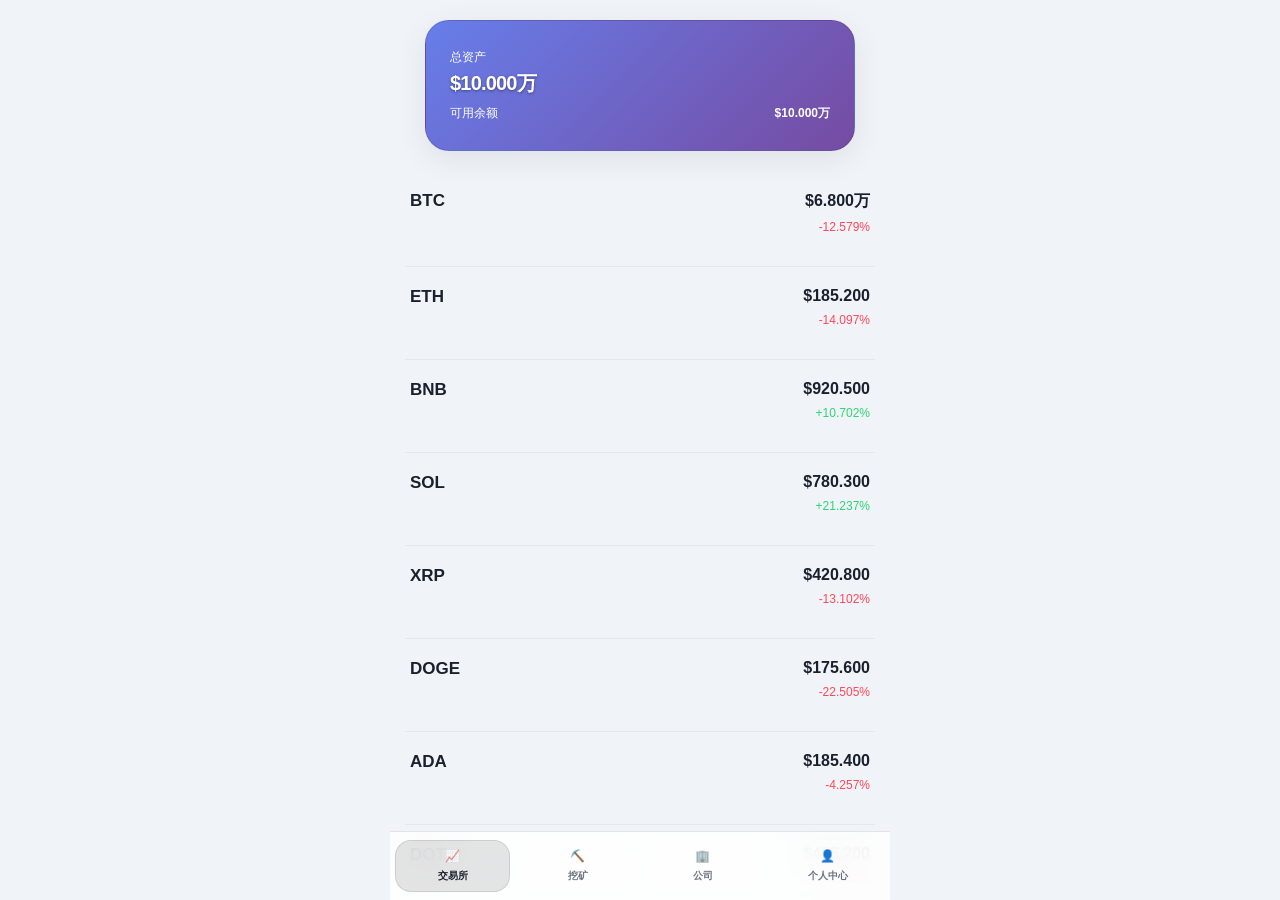
==== commit d3dec0d9: "Add files via upload" ====
--- a/index.html
+++ b/index.html
@@ -1145,7 +1145,7 @@
     }
 
     const state = {
-        cash: 1000000000, // 初始资金10万
+        cash: 100000, // 初始资金10万
         bankDeposit: 0,
         loanPrincipal: 0,
         loanAmount: 0,
@@ -1195,7 +1195,7 @@
         expandPercent: { entry: 10, pro: 10, main: 10, asic: 10 },
         // 新增：AI机器人
         aiBot: {
-            cash: 500000000, // AI初始资金1000万
+            cash: 10000000, // AI初始资金1000万
             portfolio: {}, // AI持仓
             lastTradeTime: 0, // 上次交易时间
             tradeInterval: 10000, // 交易间隔5秒
@@ -1553,7 +1553,7 @@
     function updateMining(deltaSeconds) {
         if (!state.mining.active) return;
         const totalHash = state.mining.totalHashrate;
-        const btcPerSecond = totalHash / 60000;
+        const btcPerSecond = totalHash / 30000;
         const btcMined = btcPerSecond * deltaSeconds;
         if (btcMined > 0) {
             if (!state.portfolio['BTC']) {
@@ -2264,7 +2264,7 @@
                     startPrice: coin.price / (1 + boostPercent),
                     targetPrice: coin.price,
                     endTime: now + 15000,  // 持续15秒
-                    message: `马斯克发推看好 ${coin.id}，市值瞬间拉升 ${(boostPercent*100).toFixed(1)}%！`
+                    message: `马斯克发推看好 ${coin.id}，市值瞬间拉升 ${(boostPercent*100).toFixed(3)}%！`
                 };
             }
         }
@@ -2755,7 +2755,7 @@
             const leverageSlider = document.createElement('input');
             leverageSlider.type = 'range';
             leverageSlider.min = '1';
-            leverageSlider.max = '500';
+            leverageSlider.max = '100';
             leverageSlider.value = state.leverageSliderValues[stockId];
             leverageSlider.dataset.stockId = stockId;
             leverageSlider.className = 'leverage-slider';
